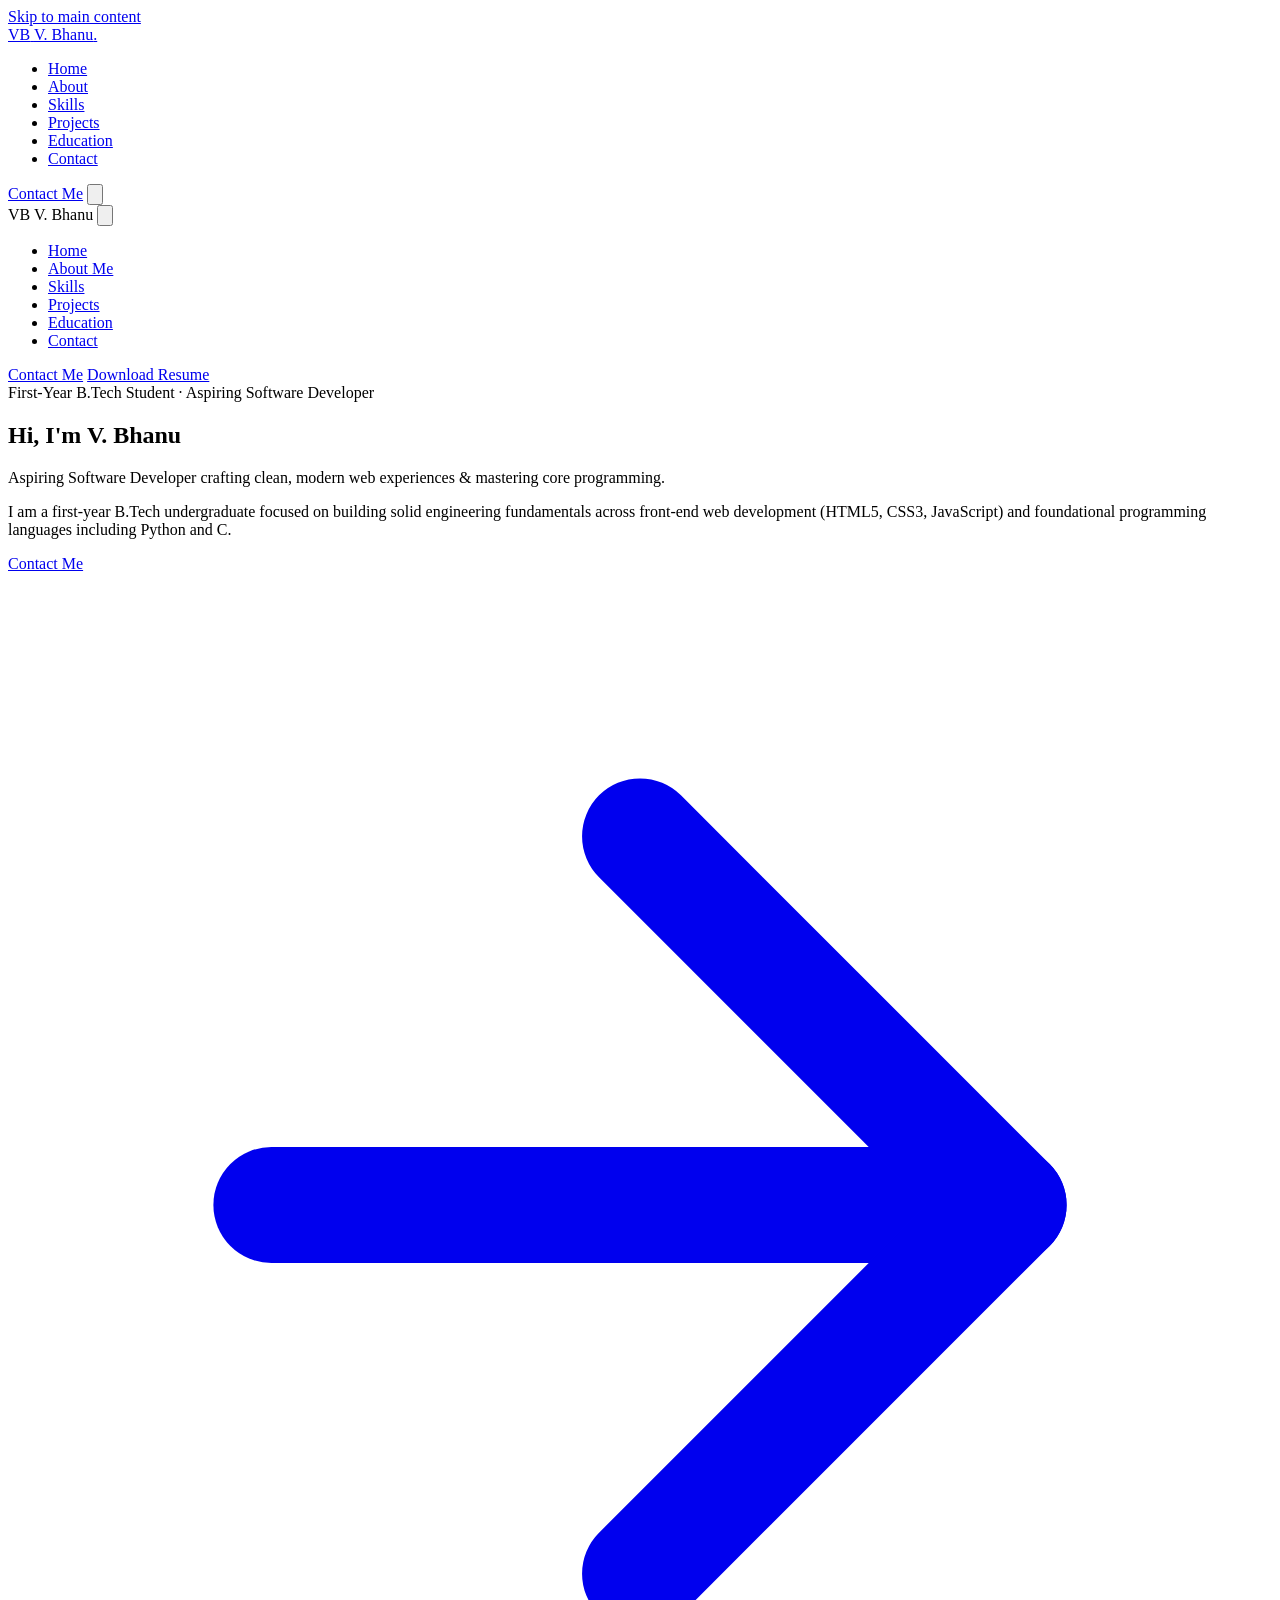
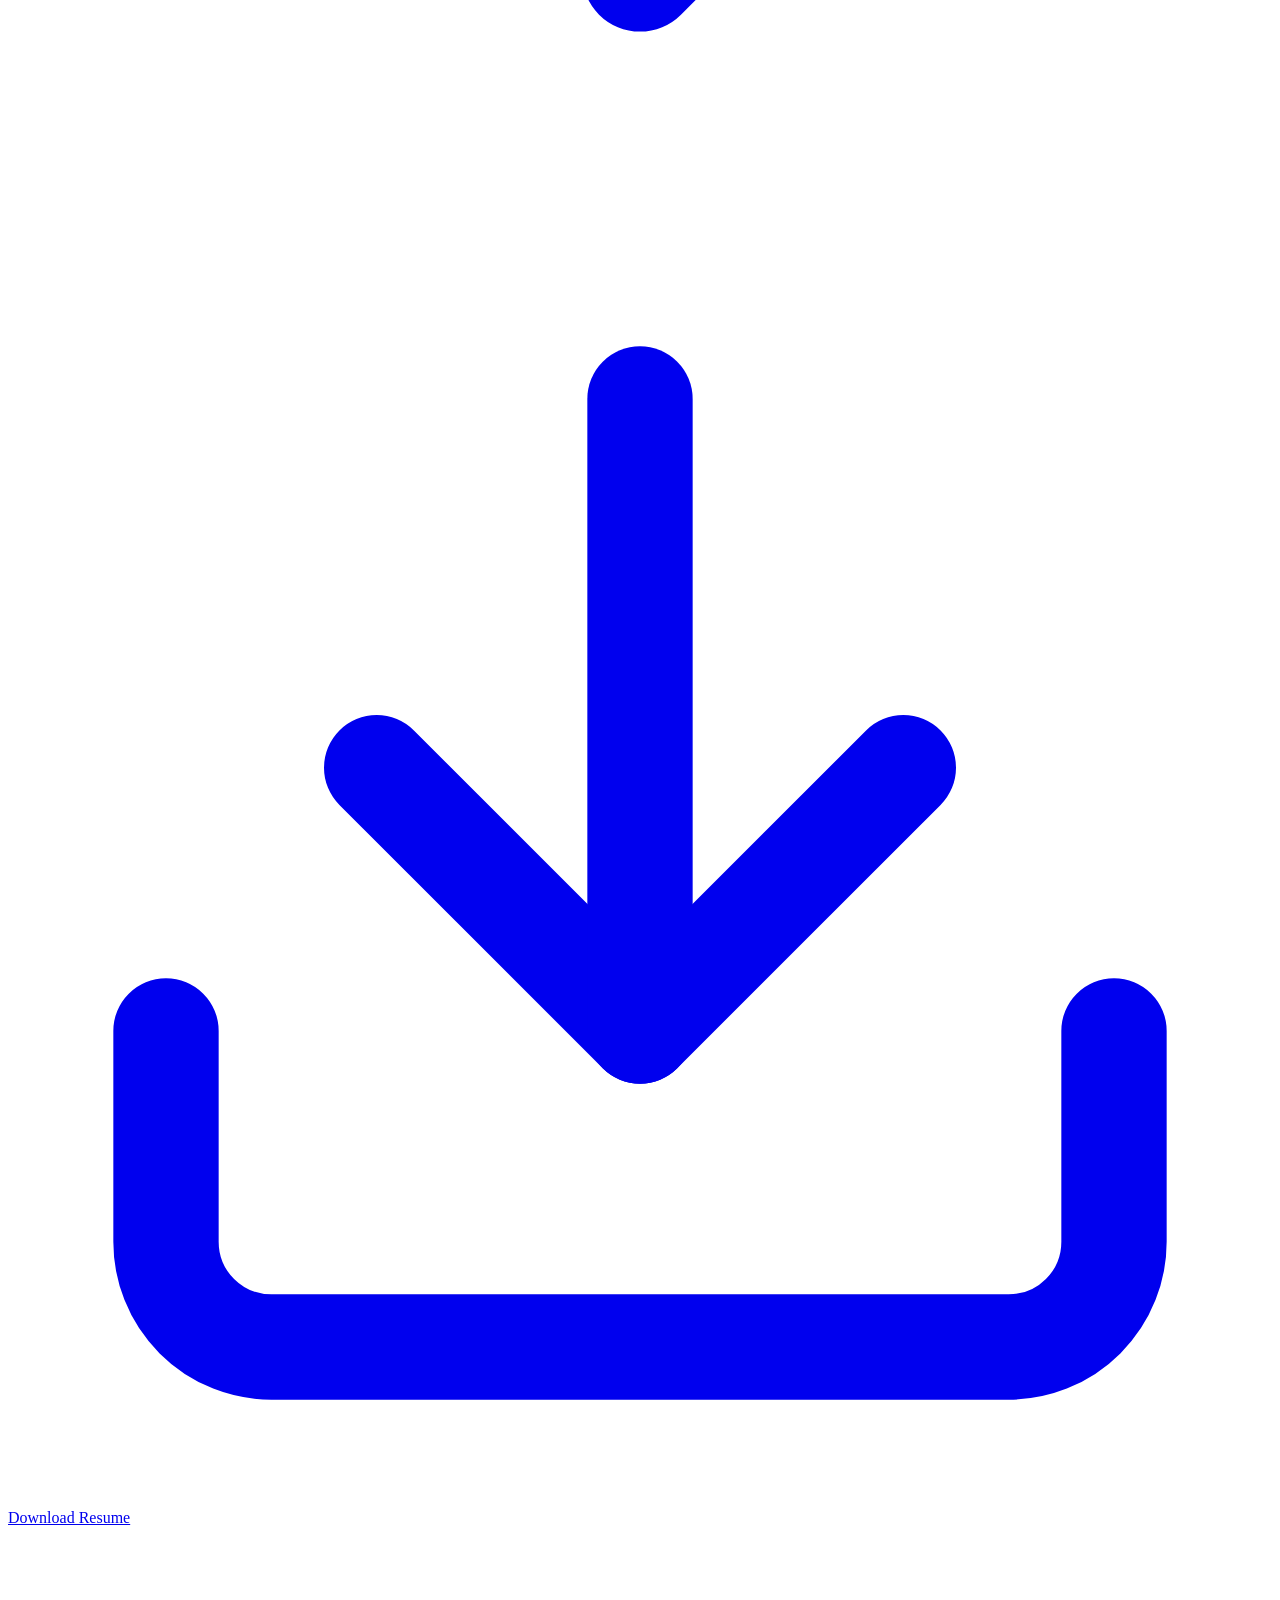
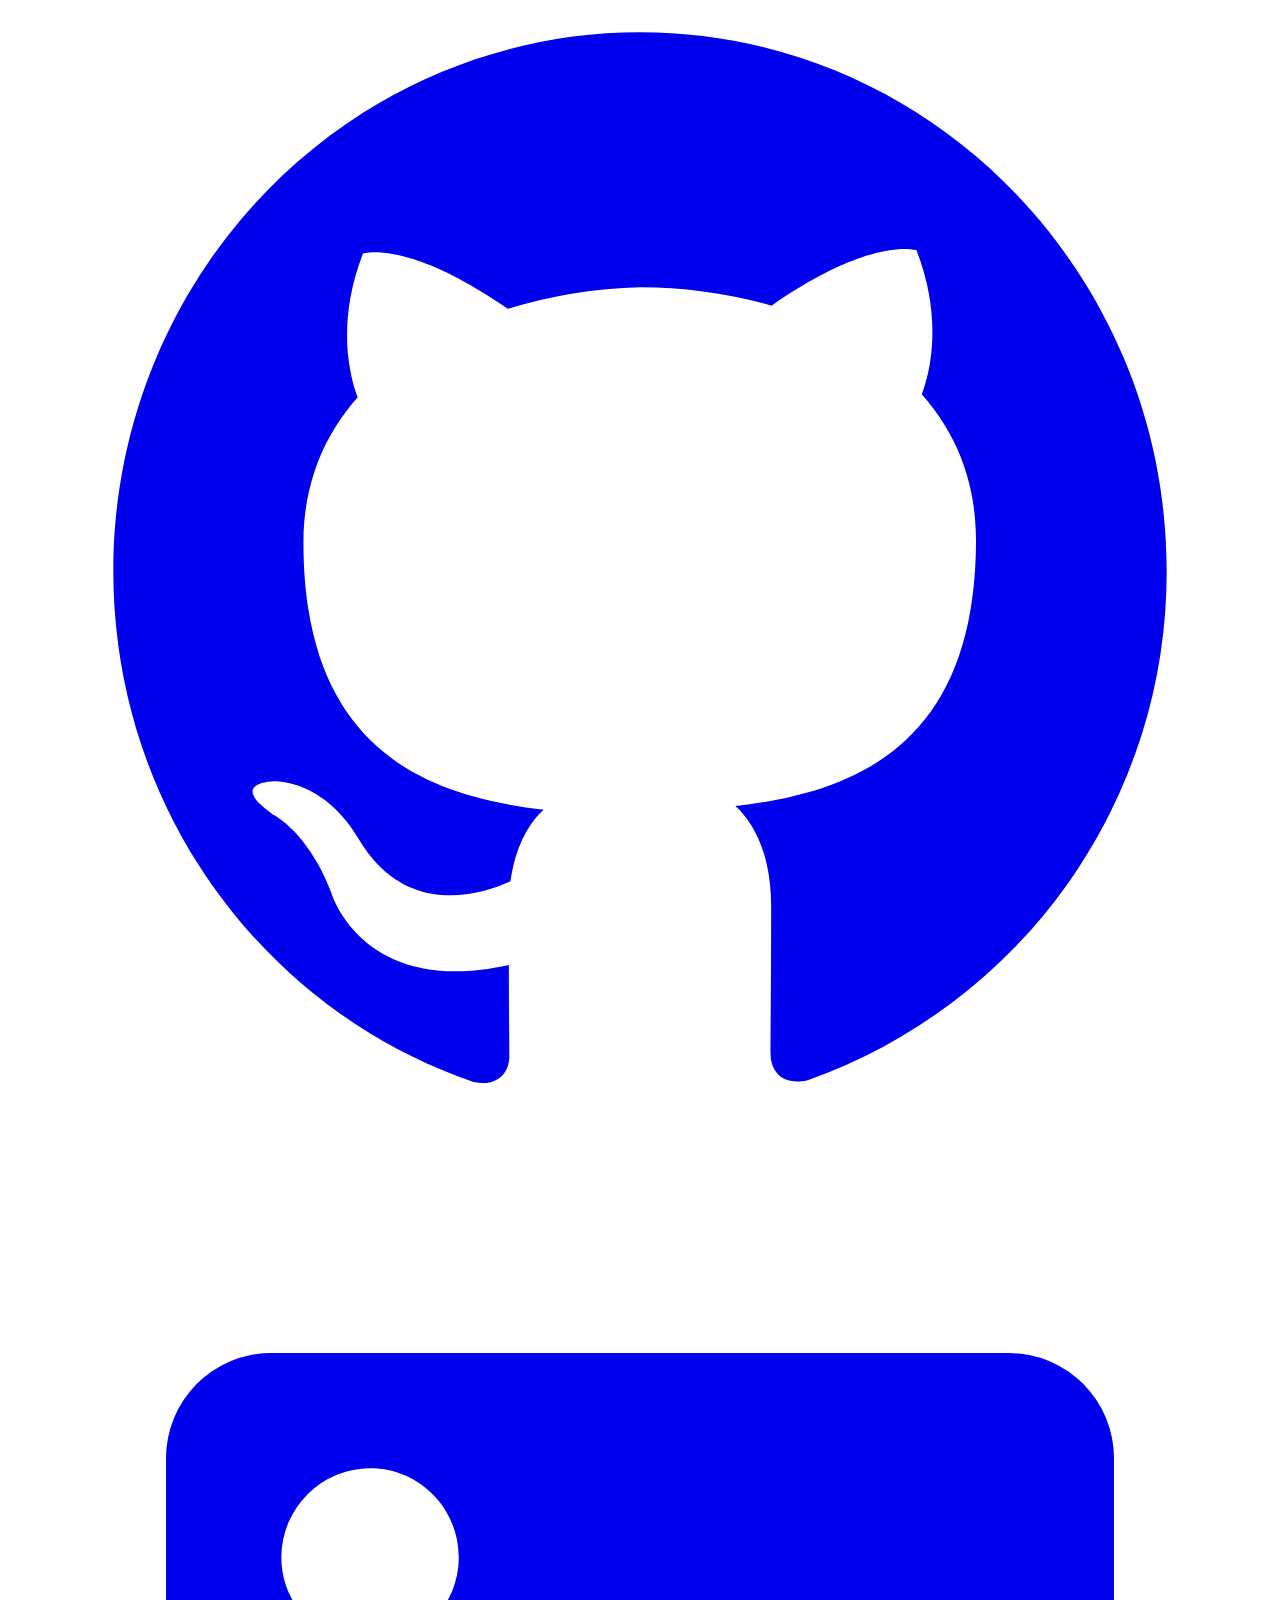
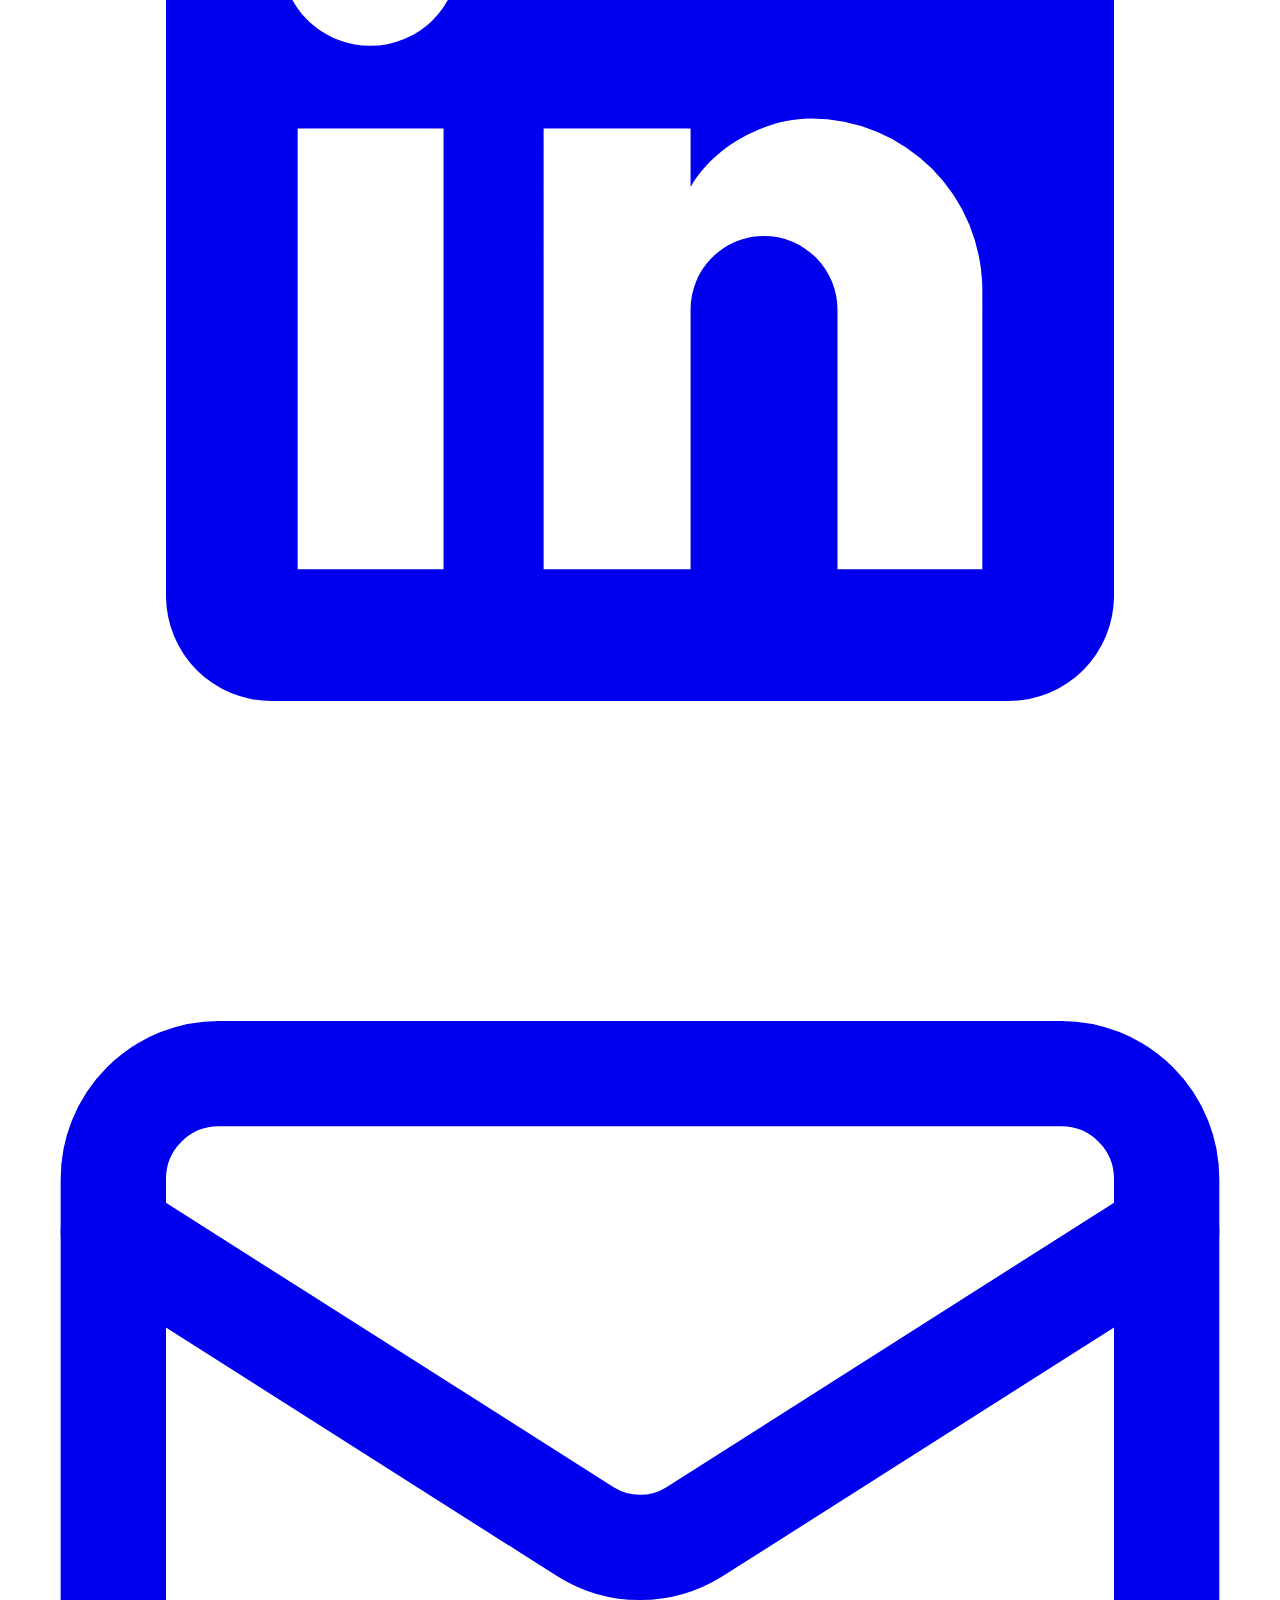
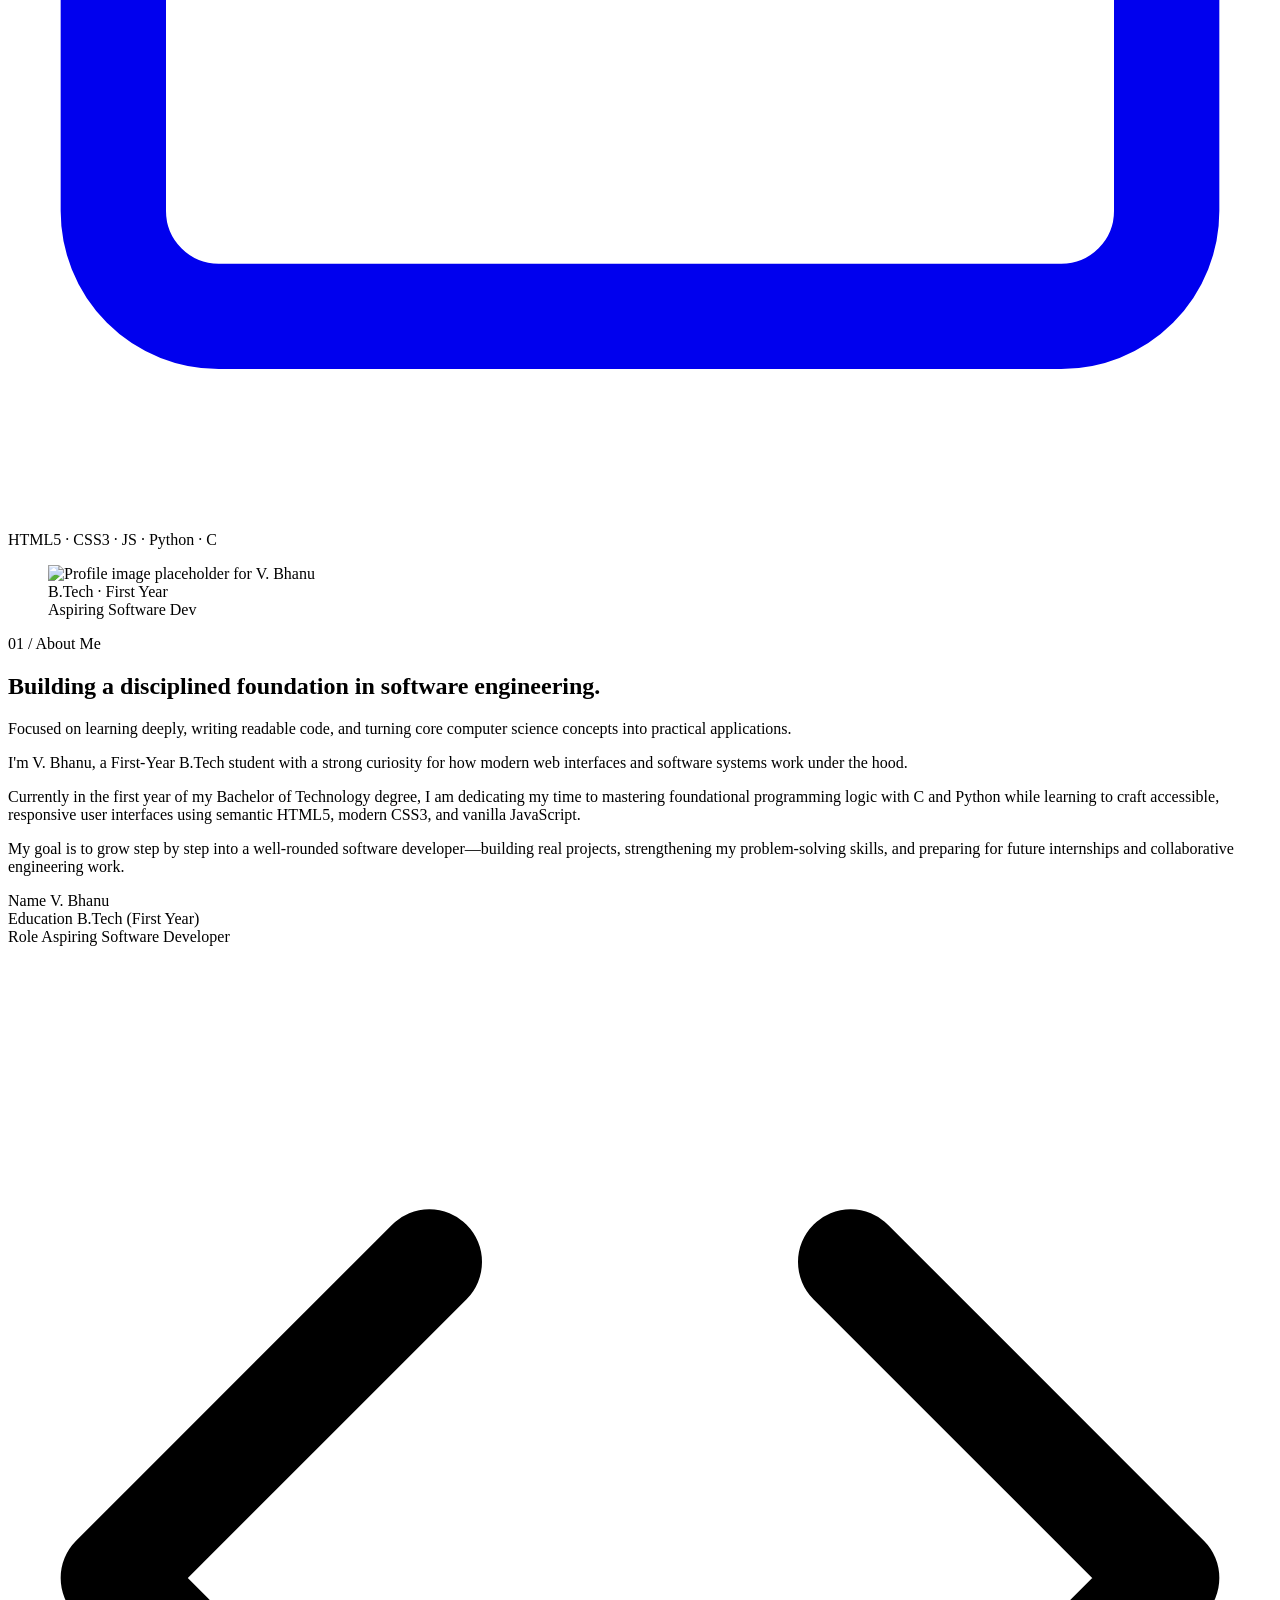
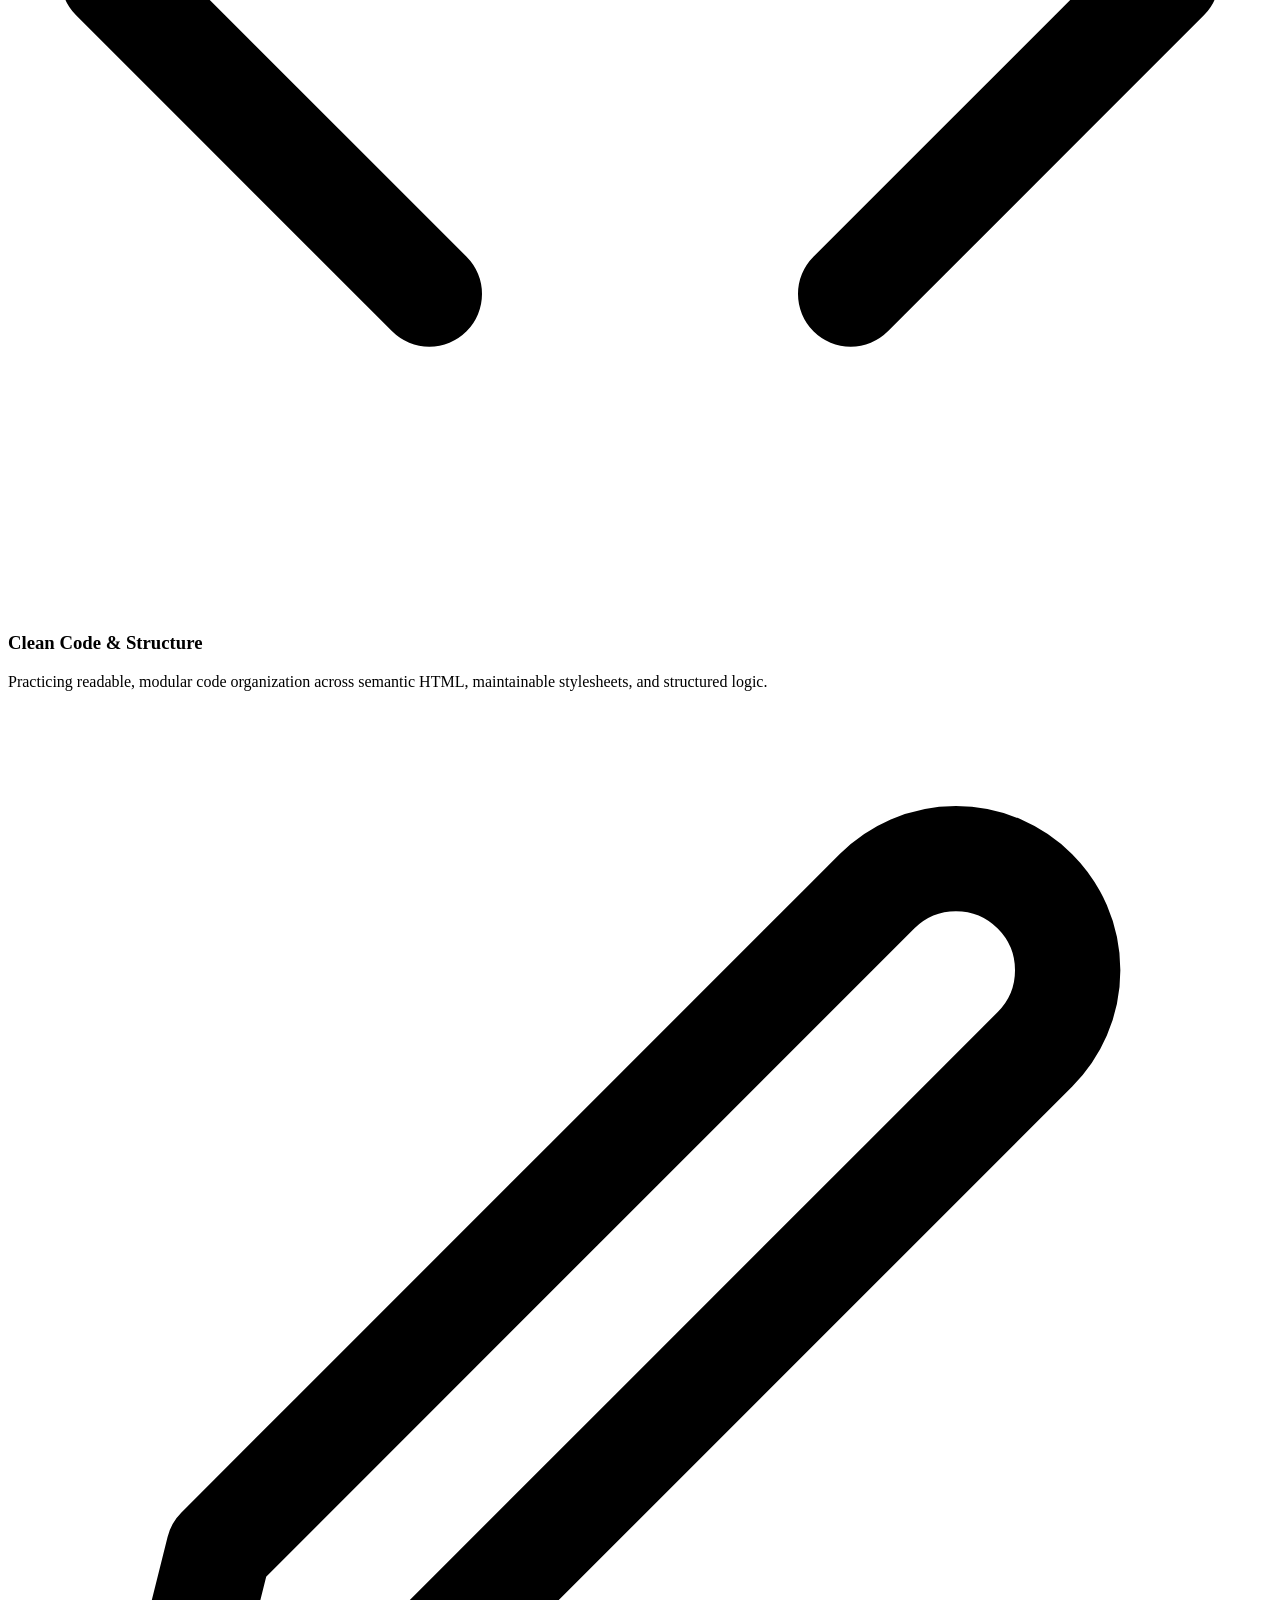
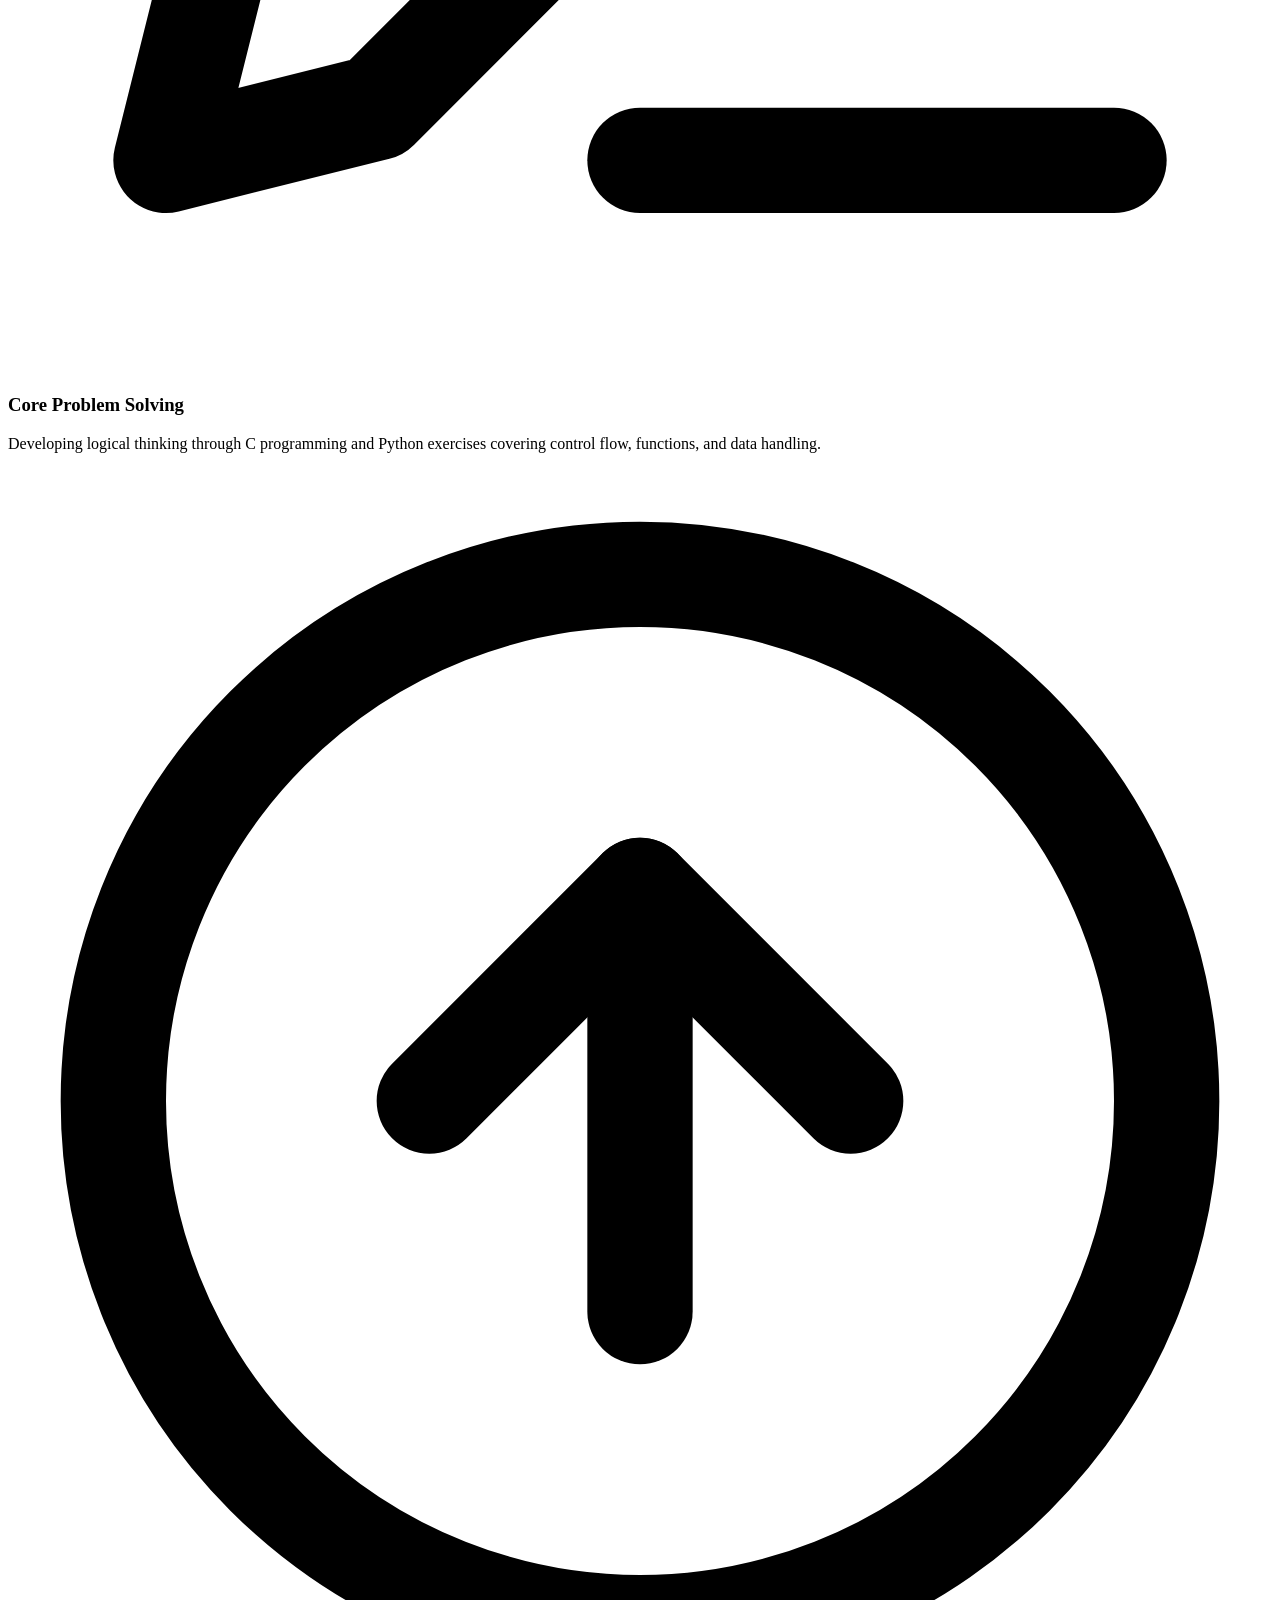
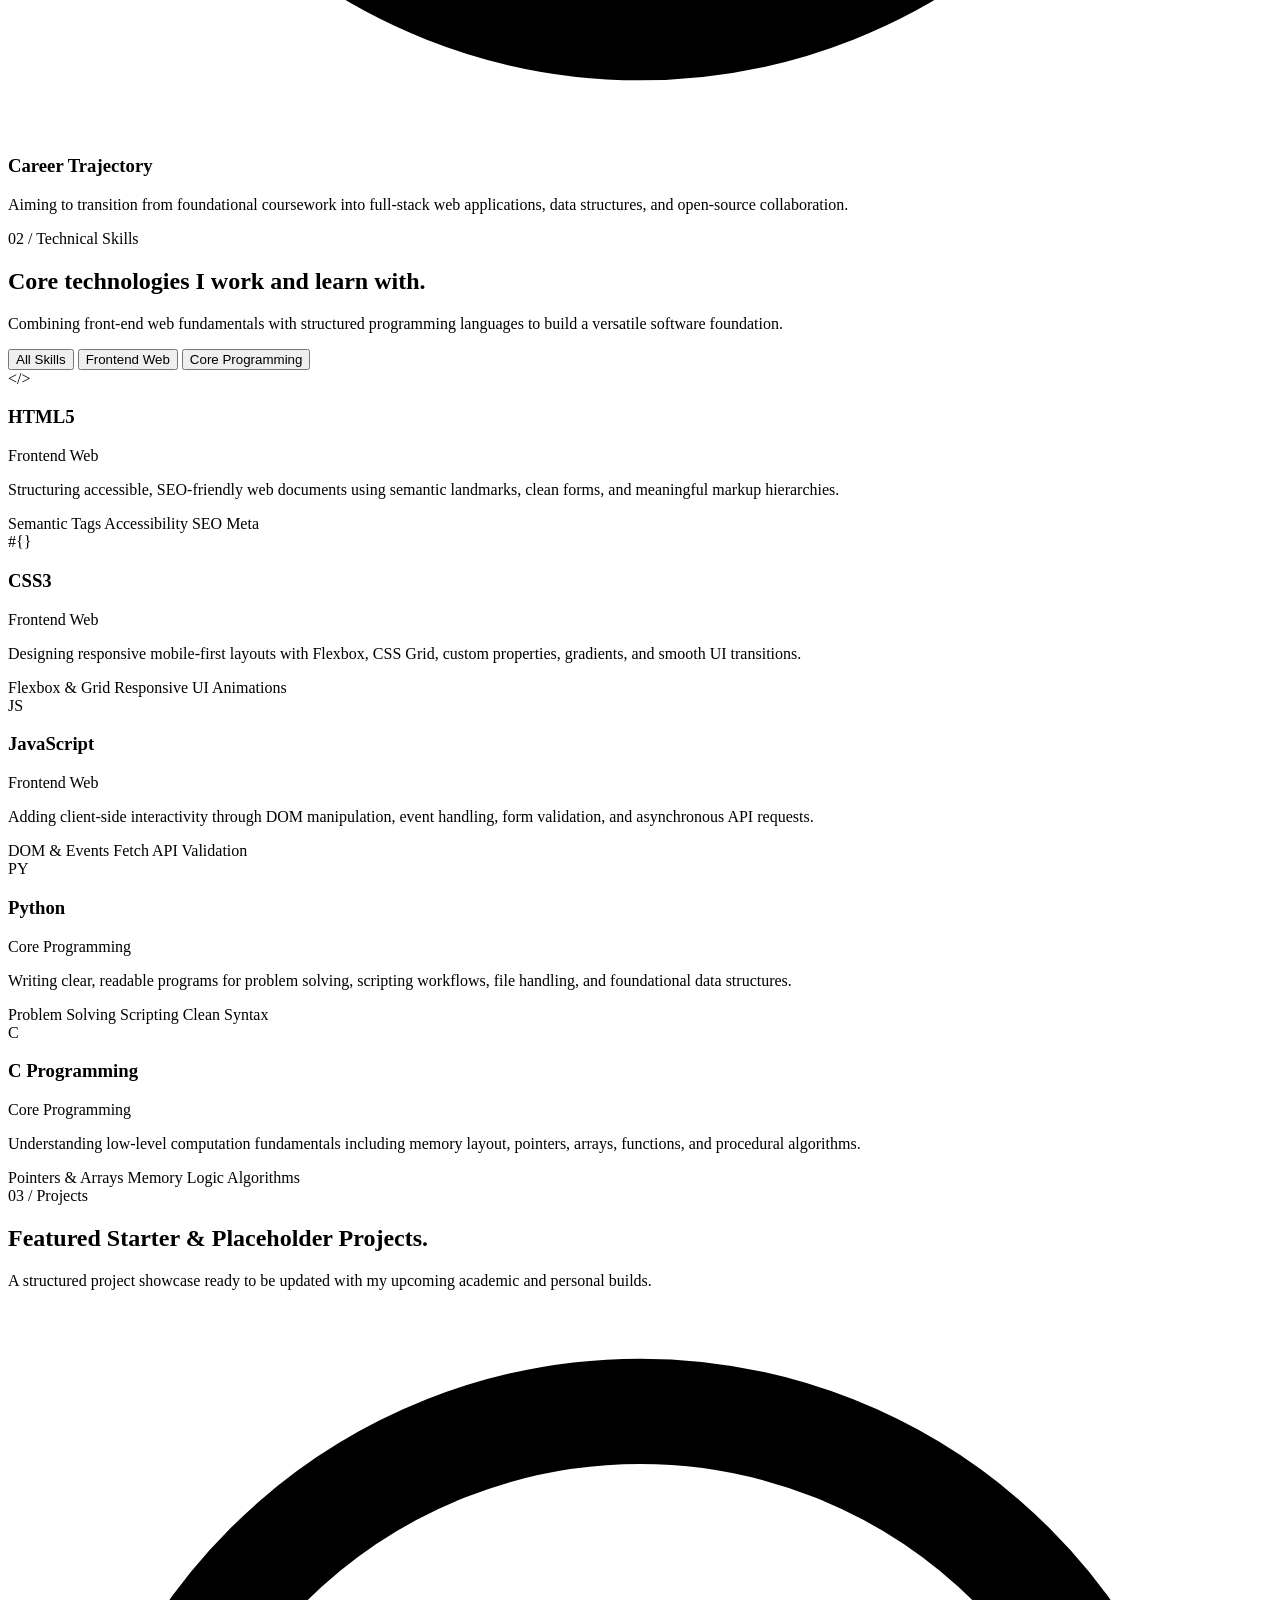
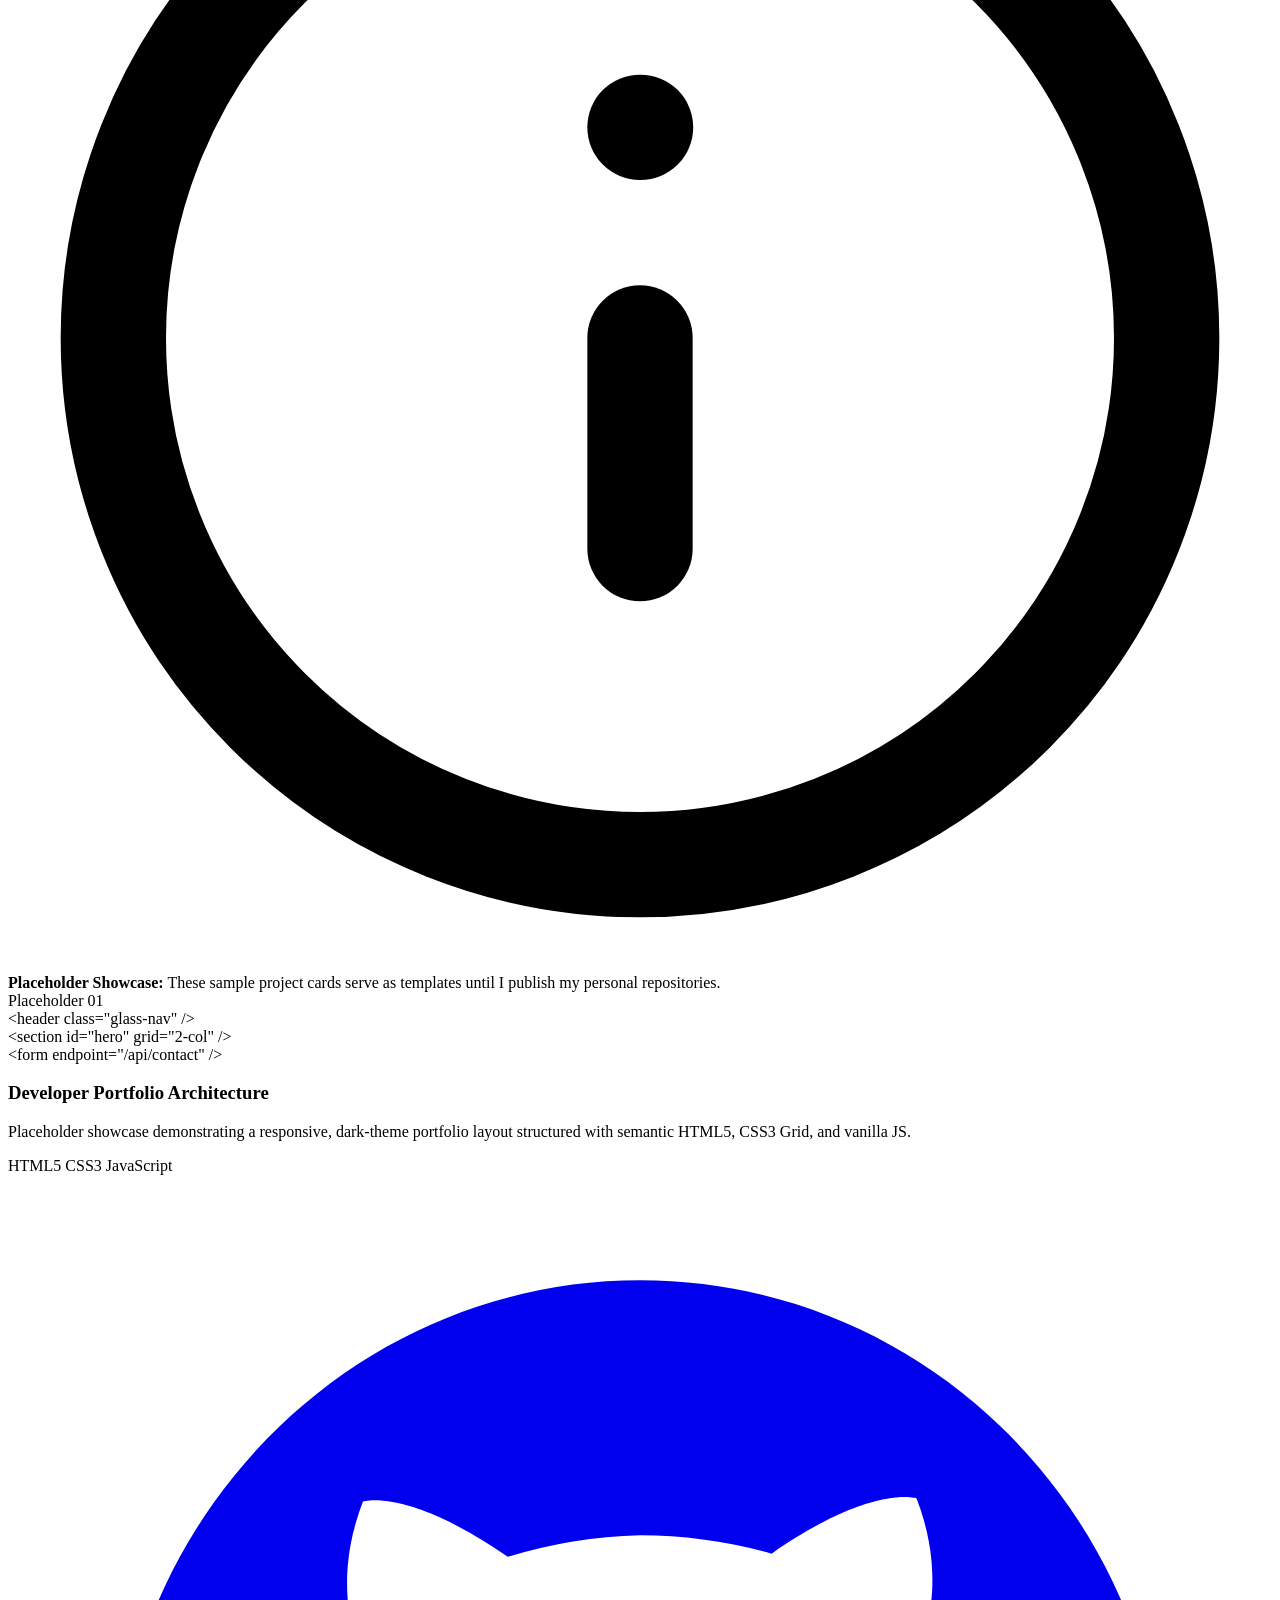
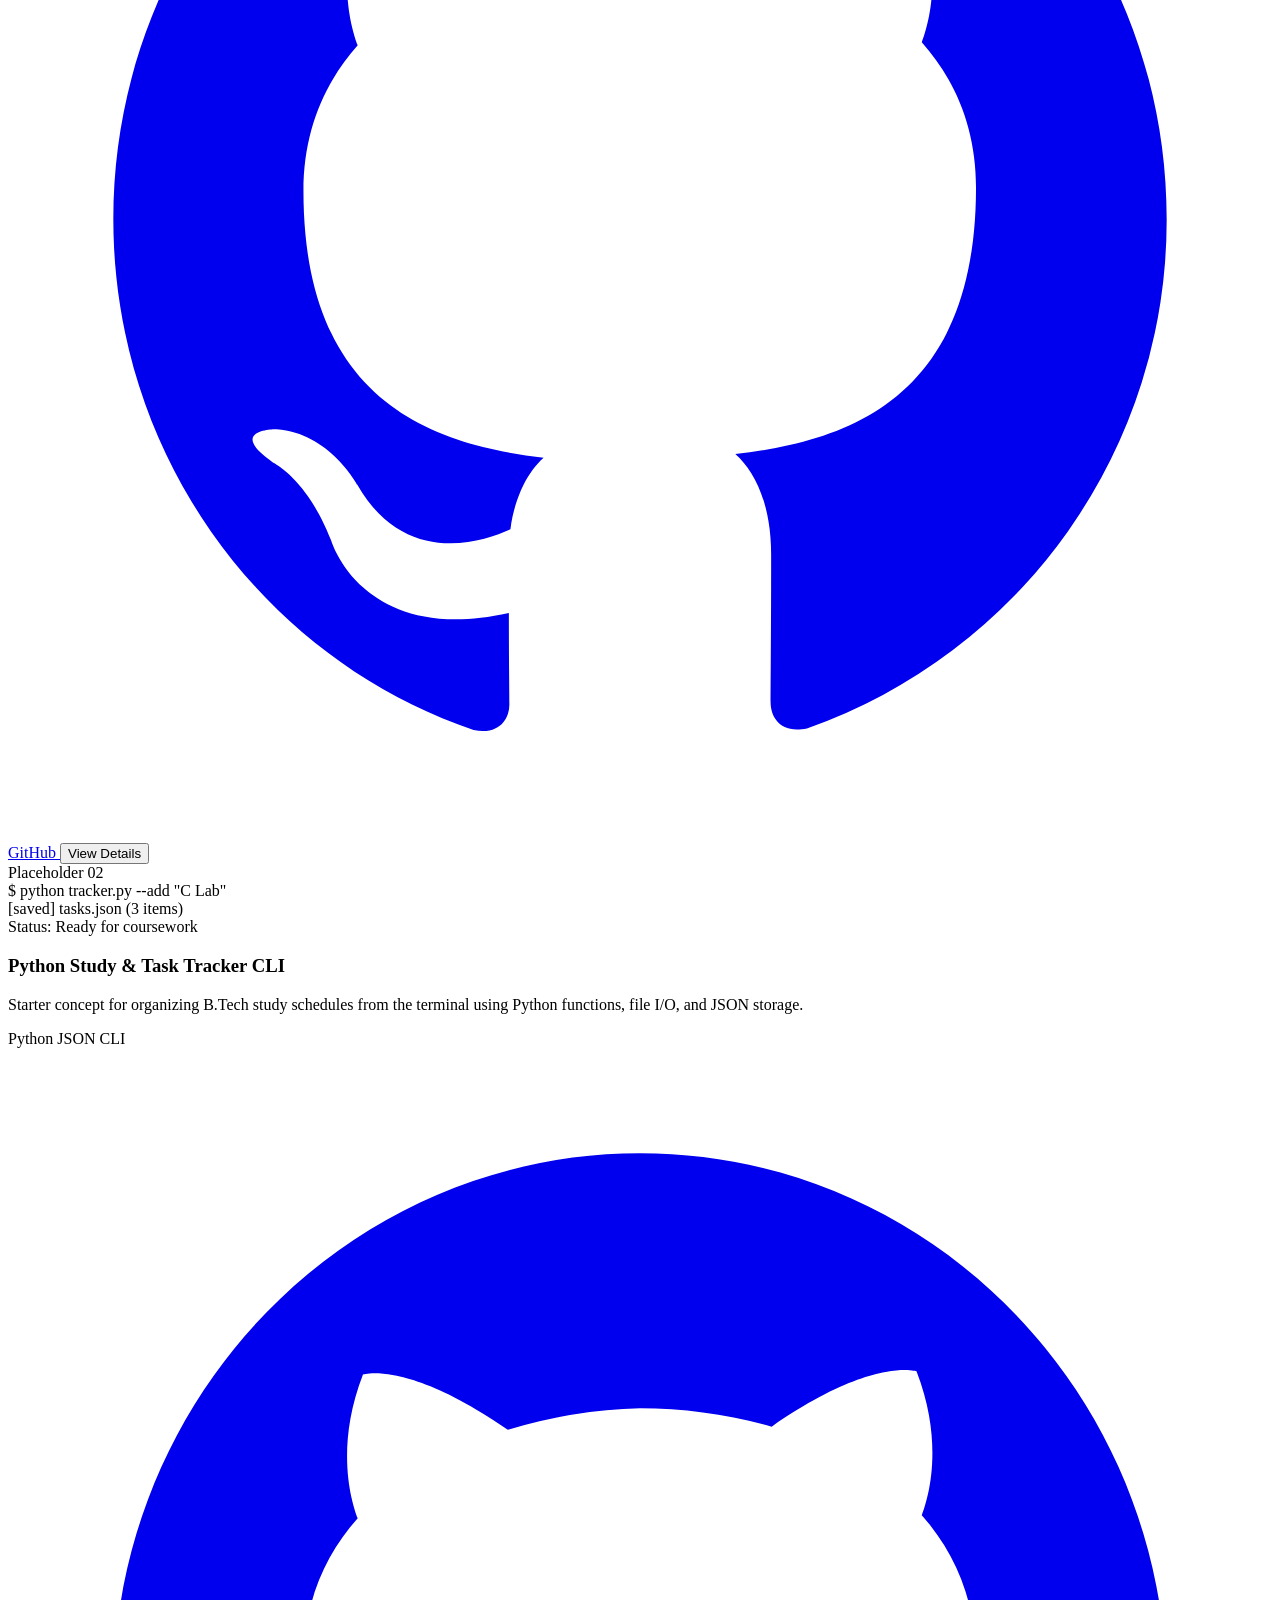
==== index.html @ ce3e0736 "Add files via upload" ====
<!DOCTYPE html>
<html lang="en">
<head>
  <meta charset="UTF-8" />
  <meta name="viewport" content="width=device-width, initial-scale=1.0" />
  <title>V. Bhanu — Aspiring Software Developer | First-Year B.Tech Portfolio</title>

  <!-- Primary SEO Metadata -->
  <meta name="description" content="Personal developer portfolio of V. Bhanu, a First-Year B.Tech student and aspiring software developer focused on HTML5, CSS3, JavaScript, Python, and C programming." />
  <meta name="keywords" content="V. Bhanu, B.Tech Student Portfolio, Aspiring Software Developer, HTML5, CSS3, JavaScript, Python, C Programming" />
  <meta name="author" content="V. Bhanu" />
  <meta name="robots" content="index, follow" />
  <meta name="theme-color" content="#07090e" />

  <!-- Open Graph / Social Sharing Metadata -->
  <meta property="og:type" content="website" />
  <meta property="og:title" content="V. Bhanu — Aspiring Software Developer" />
  <meta property="og:description" content="Portfolio of V. Bhanu — First-Year B.Tech student exploring web development, Python, and C programming." />
  <meta name="twitter:card" content="summary_large_image" />
  <meta name="twitter:title" content="V. Bhanu — Aspiring Software Developer" />
  <meta name="twitter:description" content="First-Year B.Tech student building clean foundations in HTML5, CSS3, JavaScript, Python, and C." />

  <!-- Favicon -->
  <link rel="icon" type="image/svg+xml" href="assets/favicon.svg" />

  <!-- Typography: Space Grotesk, Inter & JetBrains Mono -->
  <link rel="preconnect" href="https://fonts.googleapis.com" />
  <link rel="preconnect" href="https://fonts.gstatic.com" crossorigin />
  <link href="https://fonts.googleapis.com/css2?family=Inter:wght@400;500;600;700&family=JetBrains+Mono:wght@400;500;600&family=Space+Grotesk:wght@500;600;700&display=swap" rel="stylesheet" />

  <!-- Modular Stylesheets -->
  <link rel="stylesheet" href="css/variables.css" />
  <link rel="stylesheet" href="css/base.css" />
  <link rel="stylesheet" href="css/layout.css" />
  <link rel="stylesheet" href="css/sections.css" />
</head>
<body>
  <a href="#main-content" class="skip-link">Skip to main content</a>

  <!-- Ambient Gradient Background -->
  <div class="bg-canvas" aria-hidden="true">
    <div class="bg-orb bg-orb--indigo"></div>
    <div class="bg-orb bg-orb--cyan"></div>
    <div class="bg-orb bg-orb--teal"></div>
  </div>

  <!-- Top Scroll Progress Bar -->
  <div class="scroll-progress" aria-hidden="true">
    <div id="scroll-progress-bar" class="scroll-progress__bar"></div>
  </div>

  <!-- Sticky Navigation Header -->
  <header id="site-header" class="site-header">
    <div class="container nav-wrapper">
      <a href="#home" class="brand" aria-label="V. Bhanu Home">
        <span class="brand__badge" aria-hidden="true">VB</span>
        <span>V. Bhanu<span class="brand__dot">.</span></span>
      </a>

      <nav aria-label="Primary navigation">
        <ul class="nav-links">
          <li><a href="#home" class="nav-link is-active">Home</a></li>
          <li><a href="#about" class="nav-link">About</a></li>
          <li><a href="#skills" class="nav-link">Skills</a></li>
          <li><a href="#projects" class="nav-link">Projects</a></li>
          <li><a href="#education" class="nav-link">Education</a></li>
          <li><a href="#contact" class="nav-link">Contact</a></li>
        </ul>
      </nav>

      <div class="nav-actions">
        <a href="#contact" class="btn btn--primary btn--sm nav-cta">Contact Me</a>
        <button
          id="nav-toggle"
          class="nav-toggle"
          type="button"
          aria-label="Open navigation menu"
          aria-expanded="false"
          aria-controls="mobile-drawer"
        >
          <svg viewBox="0 0 24 24" fill="none" stroke="currentColor" stroke-width="2" stroke-linecap="round">
            <line x1="4" y1="7" x2="20" y2="7" />
            <line x1="4" y1="12" x2="20" y2="12" />
            <line x1="4" y1="17" x2="20" y2="17" />
          </svg>
        </button>
      </div>
    </div>
  </header>

  <!-- Mobile Navigation Drawer -->
  <div id="mobile-drawer" class="mobile-drawer" aria-hidden="true">
    <div id="drawer-backdrop" class="mobile-drawer__backdrop"></div>
    <aside class="mobile-drawer__panel" aria-label="Mobile navigation">
      <div class="mobile-drawer__head">
        <span class="brand">
          <span class="brand__badge" aria-hidden="true">VB</span>
          <span>V. Bhanu</span>
        </span>
        <button id="drawer-close" class="icon-btn" type="button" aria-label="Close navigation menu">
          <svg viewBox="0 0 24 24" fill="none" stroke="currentColor" stroke-width="2" stroke-linecap="round">
            <line x1="6" y1="6" x2="18" y2="18" />
            <line x1="18" y1="6" x2="6" y2="18" />
          </svg>
        </button>
      </div>

      <ul class="mobile-drawer__list">
        <li><a href="#home" class="mobile-drawer__link is-active">Home</a></li>
        <li><a href="#about" class="mobile-drawer__link">About Me</a></li>
        <li><a href="#skills" class="mobile-drawer__link">Skills</a></li>
        <li><a href="#projects" class="mobile-drawer__link">Projects</a></li>
        <li><a href="#education" class="mobile-drawer__link">Education</a></li>
        <li><a href="#contact" class="mobile-drawer__link">Contact</a></li>
      </ul>

      <div class="mobile-drawer__footer">
        <a href="#contact" class="btn btn--primary mobile-drawer__cta">Contact Me</a>
        <a href="assets/V_Bhanu_Resume.html" download="V_Bhanu_Resume.html" class="btn btn--secondary mobile-drawer__cta">
          Download Resume
        </a>
      </div>
    </aside>
  </div>

  <!-- Main Content -->
  <main id="main-content">
    <!-- 1. Home / Hero Section -->
    <section id="home" class="hero" aria-labelledby="hero-heading">
      <div class="container hero-grid">
        <div class="hero-content reveal">
          <div class="hero-status">
            <span class="hero-status__dot" aria-hidden="true"></span>
            <span>First-Year B.Tech Student &middot; Aspiring Software Developer</span>
          </div>

          <h1 id="hero-heading" class="hero-title">
            Hi, I'm <span class="text-gradient">V. Bhanu</span>
          </h1>

          <p class="hero-headline">
            Aspiring Software Developer crafting <span>clean, modern web experiences</span> &amp; mastering core programming.
          </p>

          <p class="hero-description">
            I am a first-year B.Tech undergraduate focused on building solid engineering fundamentals
            across front-end web development (HTML5, CSS3, JavaScript) and foundational programming languages
            including Python and C.
          </p>

          <div class="hero-actions">
            <a href="#contact" class="btn btn--primary">
              <span>Contact Me</span>
              <svg class="icon-arrow-right" viewBox="0 0 24 24" fill="none" stroke="currentColor" stroke-width="2.2" stroke-linecap="round" stroke-linejoin="round" aria-hidden="true">
                <line x1="5" y1="12" x2="19" y2="12" />
                <polyline points="12 5 19 12 12 19" />
              </svg>
            </a>

            <a href="assets/V_Bhanu_Resume.html" download="V_Bhanu_Resume.html" class="btn btn--secondary">
              <svg class="icon-download" viewBox="0 0 24 24" fill="none" stroke="currentColor" stroke-width="2" stroke-linecap="round" stroke-linejoin="round" aria-hidden="true">
                <path d="M21 15v4a2 2 0 0 1-2 2H5a2 2 0 0 1-2-2v-4" />
                <polyline points="7 10 12 15 17 10" />
                <line x1="12" y1="15" x2="12" y2="3" />
              </svg>
              <span>Download Resume</span>
            </a>
          </div>

          <div class="hero-meta-bar">
            <div class="hero-socials" aria-label="Social links">
              <a
                href="https://github.com/your-username"
                target="_blank"
                rel="noopener noreferrer"
                class="icon-btn"
                aria-label="GitHub Profile"
                data-config-github
              >
                <svg viewBox="0 0 24 24" fill="currentColor" aria-hidden="true">
                  <path d="M12 2C6.48 2 2 6.58 2 12.23c0 4.52 2.87 8.35 6.84 9.7.5.1.68-.22.68-.49 0-.24-.01-.88-.01-1.73-2.78.62-3.37-1.37-3.37-1.37-.45-1.18-1.11-1.49-1.11-1.49-.91-.64.07-.63.07-.63 1 .07 1.53 1.05 1.53 1.05.89 1.56 2.34 1.11 2.91.85.09-.66.35-1.11.63-1.36-2.22-.26-4.56-1.14-4.56-5.07 0-1.12.39-2.04 1.03-2.76-.1-.26-.45-1.31.1-2.73 0 0 .84-.28 2.75 1.05A9.38 9.38 0 0 1 12 6.84c.85 0 1.7.12 2.5.35 1.91-1.33 2.75-1.05 2.75-1.05.55 1.42.2 2.47.1 2.73.64.72 1.03 1.64 1.03 2.76 0 3.94-2.34 4.81-4.57 5.06.36.32.68.94.68 1.9 0 1.37-.01 2.48-.01 2.82 0 .27.18.6.69.49A10.22 10.22 0 0 0 22 12.23C22 6.58 17.52 2 12 2z" />
                </svg>
              </a>

              <a
                href="https://linkedin.com/in/your-profile"
                target="_blank"
                rel="noopener noreferrer"
                class="icon-btn"
                aria-label="LinkedIn Profile"
                data-config-linkedin
              >
                <svg viewBox="0 0 24 24" fill="currentColor" aria-hidden="true">
                  <path d="M19 3a2 2 0 0 1 2 2v14a2 2 0 0 1-2 2H5a2 2 0 0 1-2-2V5a2 2 0 0 1 2-2h14m-.5 15.5v-5.3a3.26 3.26 0 0 0-3.26-3.26c-.85 0-1.84.52-2.28 1.3v-1.11h-2.79v8.37h2.79v-4.93c0-.77.62-1.4 1.39-1.4a1.4 1.4 0 0 1 1.4 1.4v4.93h2.75M6.88 8.56a1.68 1.68 0 0 0 1.68-1.68c0-.93-.75-1.69-1.68-1.69a1.69 1.69 0 0 0-1.69 1.69c0 .93.76 1.68 1.69 1.68m1.39 9.94v-8.37H5.5v8.37h2.77z" />
                </svg>
              </a>

              <a
                href="mailto:v.bhanu.dev@example.com"
                class="icon-btn"
                aria-label="Email V. Bhanu"
                data-config-email-href
              >
                <svg viewBox="0 0 24 24" fill="none" stroke="currentColor" stroke-width="2" stroke-linecap="round" stroke-linejoin="round" aria-hidden="true">
                  <rect x="2" y="4" width="20" height="16" rx="2" />
                  <path d="m22 7-8.97 5.7a1.94 1.94 0 0 1-2.06 0L2 7" />
                </svg>
              </a>
            </div>

            <span class="hero-meta-note">HTML5 &middot; CSS3 &middot; JS &middot; Python &middot; C</span>
          </div>
        </div>

        <div class="hero-visual reveal" style="--reveal-delay: 120ms;">
          <figure class="profile-frame">
            <div class="profile-frame__media">
              <!-- Replace assets/profile-placeholder.svg with your own portrait image -->
              <img
                src="assets/profile-placeholder.svg"
                alt="Profile image placeholder for V. Bhanu"
                class="profile-frame__img"
                width="420"
                height="460"
              />
            </div>

            <figcaption class="profile-chip profile-chip--top">
              <span class="profile-chip__dot" aria-hidden="true"></span>
              <span>B.Tech &middot; First Year</span>
            </figcaption>

            <div class="profile-chip profile-chip--bottom" aria-hidden="true">
              <span>Aspiring Software Dev</span>
            </div>
          </figure>
        </div>
      </div>
    </section>

    <!-- 2. About Me Section -->
    <section id="about" class="section section--tinted" aria-labelledby="about-heading">
      <div class="container">
        <div class="section-header reveal">
          <span class="section-eyebrow">01 / About Me</span>
          <h2 id="about-heading" class="section-title">Building a disciplined foundation in software engineering.</h2>
          <p class="section-subtitle">
            Focused on learning deeply, writing readable code, and turning core computer science concepts into practical applications.
          </p>
        </div>

        <div class="about-grid">
          <article class="card about-story reveal">
            <p class="about-story__lead">
              I'm V. Bhanu, a First-Year B.Tech student with a strong curiosity for how modern web interfaces and software systems work under the hood.
            </p>
            <p>
              Currently in the first year of my Bachelor of Technology degree, I am dedicating my time to mastering
              foundational programming logic with C and Python while learning to craft accessible, responsive user interfaces
              using semantic HTML5, modern CSS3, and vanilla JavaScript.
            </p>
            <p>
              My goal is to grow step by step into a well-rounded software developer—building real projects, strengthening
              my problem-solving skills, and preparing for future internships and collaborative engineering work.
            </p>

            <div class="about-facts">
              <div>
                <span class="about-fact__label">Name</span>
                <span class="about-fact__value">V. Bhanu</span>
              </div>
              <div>
                <span class="about-fact__label">Education</span>
                <span class="about-fact__value">B.Tech (First Year)</span>
              </div>
              <div>
                <span class="about-fact__label">Role</span>
                <span class="about-fact__value">Aspiring Software Developer</span>
              </div>
            </div>
          </article>

          <div class="about-pillars">
            <article class="card card--interactive pillar-card reveal" style="--reveal-delay: 80ms;">
              <div class="pillar-card__icon" aria-hidden="true">
                <svg viewBox="0 0 24 24" fill="none" stroke="currentColor" stroke-width="2" stroke-linecap="round" stroke-linejoin="round">
                  <polyline points="16 18 22 12 16 6" />
                  <polyline points="8 6 2 12 8 18" />
                </svg>
              </div>
              <div>
                <h3 class="pillar-card__title">Clean Code &amp; Structure</h3>
                <p class="pillar-card__text">
                  Practicing readable, modular code organization across semantic HTML, maintainable stylesheets, and structured logic.
                </p>
              </div>
            </article>

            <article class="card card--interactive pillar-card reveal" style="--reveal-delay: 140ms;">
              <div class="pillar-card__icon" aria-hidden="true">
                <svg viewBox="0 0 24 24" fill="none" stroke="currentColor" stroke-width="2" stroke-linecap="round" stroke-linejoin="round">
                  <path d="M12 20h9" />
                  <path d="M16.5 3.5a2.12 2.12 0 0 1 3 3L7 19l-4 1 1-4Z" />
                </svg>
              </div>
              <div>
                <h3 class="pillar-card__title">Core Problem Solving</h3>
                <p class="pillar-card__text">
                  Developing logical thinking through C programming and Python exercises covering control flow, functions, and data handling.
                </p>
              </div>
            </article>

            <article class="card card--interactive pillar-card reveal" style="--reveal-delay: 200ms;">
              <div class="pillar-card__icon" aria-hidden="true">
                <svg viewBox="0 0 24 24" fill="none" stroke="currentColor" stroke-width="2" stroke-linecap="round" stroke-linejoin="round">
                  <circle cx="12" cy="12" r="10" />
                  <path d="m16 12-4-4-4 4" />
                  <path d="M12 16V8" />
                </svg>
              </div>
              <div>
                <h3 class="pillar-card__title">Career Trajectory</h3>
                <p class="pillar-card__text">
                  Aiming to transition from foundational coursework into full-stack web applications, data structures, and open-source collaboration.
                </p>
              </div>
            </article>
          </div>
        </div>
      </div>
    </section>

    <!-- 3. Skills Section -->
    <section id="skills" class="section" aria-labelledby="skills-heading">
      <div class="container">
        <div class="section-header reveal">
          <span class="section-eyebrow">02 / Technical Skills</span>
          <h2 id="skills-heading" class="section-title">Core technologies I work and learn with.</h2>
          <p class="section-subtitle">
            Combining front-end web fundamentals with structured programming languages to build a versatile software foundation.
          </p>
        </div>

        <div class="skills-toolbar reveal">
          <div class="filter-group" role="group" aria-label="Filter skills by category">
            <button type="button" class="filter-btn is-active" data-filter="all" aria-pressed="true">All Skills</button>
            <button type="button" class="filter-btn" data-filter="frontend" aria-pressed="false">Frontend Web</button>
            <button type="button" class="filter-btn" data-filter="programming" aria-pressed="false">Core Programming</button>
          </div>
        </div>

        <div class="skills-grid">
          <article class="card card--interactive skill-card reveal" data-category="frontend">
            <div class="skill-card__head">
              <div class="skill-card__identity">
                <div class="skill-icon skill-icon--html" aria-hidden="true">&lt;/&gt;</div>
                <div>
                  <h3 class="skill-card__name">HTML5</h3>
                  <span class="skill-card__category">Frontend Web</span>
                </div>
              </div>
            </div>
            <p class="skill-card__desc">
              Structuring accessible, SEO-friendly web documents using semantic landmarks, clean forms, and meaningful markup hierarchies.
            </p>
            <div class="skill-tags">
              <span class="pill">Semantic Tags</span>
              <span class="pill">Accessibility</span>
              <span class="pill">SEO Meta</span>
            </div>
          </article>

          <article class="card card--interactive skill-card reveal" data-category="frontend" style="--reveal-delay: 60ms;">
            <div class="skill-card__head">
              <div class="skill-card__identity">
                <div class="skill-icon skill-icon--css" aria-hidden="true">#{}</div>
                <div>
                  <h3 class="skill-card__name">CSS3</h3>
                  <span class="skill-card__category">Frontend Web</span>
                </div>
              </div>
            </div>
            <p class="skill-card__desc">
              Designing responsive mobile-first layouts with Flexbox, CSS Grid, custom properties, gradients, and smooth UI transitions.
            </p>
            <div class="skill-tags">
              <span class="pill">Flexbox &amp; Grid</span>
              <span class="pill">Responsive UI</span>
              <span class="pill">Animations</span>
            </div>
          </article>

          <article class="card card--interactive skill-card reveal" data-category="frontend" style="--reveal-delay: 120ms;">
            <div class="skill-card__head">
              <div class="skill-card__identity">
                <div class="skill-icon skill-icon--js" aria-hidden="true">JS</div>
                <div>
                  <h3 class="skill-card__name">JavaScript</h3>
                  <span class="skill-card__category">Frontend Web</span>
                </div>
              </div>
            </div>
            <p class="skill-card__desc">
              Adding client-side interactivity through DOM manipulation, event handling, form validation, and asynchronous API requests.
            </p>
            <div class="skill-tags">
              <span class="pill">DOM &amp; Events</span>
              <span class="pill">Fetch API</span>
              <span class="pill">Validation</span>
            </div>
          </article>

          <article class="card card--interactive skill-card reveal" data-category="programming" style="--reveal-delay: 180ms;">
            <div class="skill-card__head">
              <div class="skill-card__identity">
                <div class="skill-icon skill-icon--python" aria-hidden="true">PY</div>
                <div>
                  <h3 class="skill-card__name">Python</h3>
                  <span class="skill-card__category">Core Programming</span>
                </div>
              </div>
            </div>
            <p class="skill-card__desc">
              Writing clear, readable programs for problem solving, scripting workflows, file handling, and foundational data structures.
            </p>
            <div class="skill-tags">
              <span class="pill">Problem Solving</span>
              <span class="pill">Scripting</span>
              <span class="pill">Clean Syntax</span>
            </div>
          </article>

          <article class="card card--interactive skill-card reveal" data-category="programming" style="--reveal-delay: 240ms;">
            <div class="skill-card__head">
              <div class="skill-card__identity">
                <div class="skill-icon skill-icon--c" aria-hidden="true">C</div>
                <div>
                  <h3 class="skill-card__name">C Programming</h3>
                  <span class="skill-card__category">Core Programming</span>
                </div>
              </div>
            </div>
            <p class="skill-card__desc">
              Understanding low-level computation fundamentals including memory layout, pointers, arrays, functions, and procedural algorithms.
            </p>
            <div class="skill-tags">
              <span class="pill">Pointers &amp; Arrays</span>
              <span class="pill">Memory Logic</span>
              <span class="pill">Algorithms</span>
            </div>
          </article>
        </div>
      </div>
    </section>

    <!-- 4. Projects Section -->
    <section id="projects" class="section section--tinted" aria-labelledby="projects-heading">
      <div class="container">
        <div class="section-header reveal">
          <span class="section-eyebrow">03 / Projects</span>
          <h2 id="projects-heading" class="section-title">Featured Starter &amp; Placeholder Projects.</h2>
          <p class="section-subtitle">
            A structured project showcase ready to be updated with my upcoming academic and personal builds.
          </p>
        </div>

        <div class="projects-notice reveal" role="note">
          <svg viewBox="0 0 24 24" fill="none" stroke="currentColor" stroke-width="2" stroke-linecap="round" stroke-linejoin="round" aria-hidden="true">
            <circle cx="12" cy="12" r="10" />
            <line x1="12" y1="16" x2="12" y2="12" />
            <line x1="12" y1="8" x2="12.01" y2="8" />
          </svg>
          <span>
            <strong>Placeholder Showcase:</strong> These sample project cards serve as templates until I publish my personal repositories.
          </span>
        </div>

        <div class="projects-grid">
          <!-- Project Card 1 -->
          <article class="card card--interactive project-card reveal">
            <div class="project-card__preview project-card__preview--indigo">
              <div class="project-card__top-row">
                <span class="pill pill--placeholder">Placeholder</span>
                <span class="project-card__index">01</span>
              </div>
              <div class="project-wireframe" aria-hidden="true">
                <div>&lt;header class="glass-nav" /&gt;</div>
                <div>&lt;section id="hero" grid="2-col" /&gt;</div>
                <div>&lt;form endpoint="/api/contact" /&gt;</div>
              </div>
            </div>

            <div class="project-card__body">
              <h3 class="project-card__title">Developer Portfolio Architecture</h3>
              <p class="project-card__desc">
                Placeholder showcase demonstrating a responsive, dark-theme portfolio layout structured with semantic HTML5, CSS3 Grid, and vanilla JS.
              </p>
              <div class="project-card__stack">
                <span class="pill pill--accent">HTML5</span>
                <span class="pill pill--accent">CSS3</span>
                <span class="pill pill--accent">JavaScript</span>
              </div>
              <div class="project-card__actions">
                <a
                  href="https://github.com/your-username/portfolio-starter"
                  target="_blank"
                  rel="noopener noreferrer"
                  class="btn btn--secondary btn--sm"
                >
                  <svg viewBox="0 0 24 24" fill="currentColor" aria-hidden="true">
                    <path d="M12 2C6.48 2 2 6.58 2 12.23c0 4.52 2.87 8.35 6.84 9.7.5.1.68-.22.68-.49 0-.24-.01-.88-.01-1.73-2.78.62-3.37-1.37-3.37-1.37-.45-1.18-1.11-1.49-1.11-1.49-.91-.64.07-.63.07-.63 1 .07 1.53 1.05 1.53 1.05.89 1.56 2.34 1.11 2.91.85.09-.66.35-1.11.63-1.36-2.22-.26-4.56-1.14-4.56-5.07 0-1.12.39-2.04 1.03-2.76-.1-.26-.45-1.31.1-2.73 0 0 .84-.28 2.75 1.05A9.38 9.38 0 0 1 12 6.84c.85 0 1.7.12 2.5.35 1.91-1.33 2.75-1.05 2.75-1.05.55 1.42.2 2.47.1 2.73.64.72 1.03 1.64 1.03 2.76 0 3.94-2.34 4.81-4.57 5.06.36.32.68.94.68 1.9 0 1.37-.01 2.48-.01 2.82 0 .27.18.6.69.49A10.22 10.22 0 0 0 22 12.23C22 6.58 17.52 2 12 2z" />
                  </svg>
                  <span>GitHub</span>
                </a>
                <button type="button" class="btn btn--ghost btn--sm" data-project-id="responsive-portfolio">
                  View Details
                </button>
              </div>
            </div>
          </article>

          <!-- Project Card 2 -->
          <article class="card card--interactive project-card reveal" style="--reveal-delay: 90ms;">
            <div class="project-card__preview project-card__preview--cyan">
              <div class="project-card__top-row">
                <span class="pill pill--placeholder">Placeholder</span>
                <span class="project-card__index">02</span>
              </div>
              <div class="project-wireframe" aria-hidden="true">
                <div>$ python tracker.py --add "C Lab"</div>
                <div>[saved] tasks.json (3 items)</div>
                <div>Status: Ready for coursework</div>
              </div>
            </div>

            <div class="project-card__body">
              <h3 class="project-card__title">Python Study &amp; Task Tracker CLI</h3>
              <p class="project-card__desc">
                Starter concept for organizing B.Tech study schedules from the terminal using Python functions, file I/O, and JSON storage.
              </p>
              <div class="project-card__stack">
                <span class="pill pill--accent">Python</span>
                <span class="pill pill--accent">JSON</span>
                <span class="pill pill--accent">CLI</span>
              </div>
              <div class="project-card__actions">
                <a
                  href="https://github.com/your-username/python-study-tracker"
                  target="_blank"
                  rel="noopener noreferrer"
                  class="btn btn--secondary btn--sm"
                >
                  <svg viewBox="0 0 24 24" fill="currentColor" aria-hidden="true">
                    <path d="M12 2C6.48 2 2 6.58 2 12.23c0 4.52 2.87 8.35 6.84 9.7.5.1.68-.22.68-.49 0-.24-.01-.88-.01-1.73-2.78.62-3.37-1.37-3.37-1.37-.45-1.18-1.11-1.49-1.11-1.49-.91-.64.07-.63.07-.63 1 .07 1.53 1.05 1.53 1.05.89 1.56 2.34 1.11 2.91.85.09-.66.35-1.11.63-1.36-2.22-.26-4.56-1.14-4.56-5.07 0-1.12.39-2.04 1.03-2.76-.1-.26-.45-1.31.1-2.73 0 0 .84-.28 2.75 1.05A9.38 9.38 0 0 1 12 6.84c.85 0 1.7.12 2.5.35 1.91-1.33 2.75-1.05 2.75-1.05.55 1.42.2 2.47.1 2.73.64.72 1.03 1.64 1.03 2.76 0 3.94-2.34 4.81-4.57 5.06.36.32.68.94.68 1.9 0 1.37-.01 2.48-.01 2.82 0 .27.18.6.69.49A10.22 10.22 0 0 0 22 12.23C22 6.58 17.52 2 12 2z" />
                  </svg>
                  <span>GitHub</span>
                </a>
                <button type="button" class="btn btn--ghost btn--sm" data-project-id="python-cli-tracker">
                  View Details
                </button>
              </div>
            </div>
          </article>

          <!-- Project Card 3 -->
          <article class="card card--interactive project-card reveal" style="--reveal-delay: 180ms;">
            <div class="project-card__preview project-card__preview--teal">
              <div class="project-card__top-row">
                <span class="pill pill--placeholder">Placeholder</span>
                <span class="project-card__index">03</span>
              </div>
              <div class="project-wireframe" aria-hidden="true">
                <div>int binary_search(int arr[], int n)</div>
                <div>/* Pointers, arrays &amp; loops */</div>
                <div>return index;</div>
              </div>
            </div>

            <div class="project-card__body">
              <h3 class="project-card__title">C Fundamentals &amp; Logic Lab</h3>
              <p class="project-card__desc">
                Placeholder repository template documenting core C programming exercises in arrays, pointers, structures, and foundational algorithms.
              </p>
              <div class="project-card__stack">
                <span class="pill pill--accent">C Programming</span>
                <span class="pill pill--accent">Arrays</span>
                <span class="pill pill--accent">Logic</span>
              </div>
              <div class="project-card__actions">
                <a
                  href="https://github.com/your-username/c-fundamentals-lab"
                  target="_blank"
                  rel="noopener noreferrer"
                  class="btn btn--secondary btn--sm"
                >
                  <svg viewBox="0 0 24 24" fill="currentColor" aria-hidden="true">
                    <path d="M12 2C6.48 2 2 6.58 2 12.23c0 4.52 2.87 8.35 6.84 9.7.5.1.68-.22.68-.49 0-.24-.01-.88-.01-1.73-2.78.62-3.37-1.37-3.37-1.37-.45-1.18-1.11-1.49-1.11-1.49-.91-.64.07-.63.07-.63 1 .07 1.53 1.05 1.53 1.05.89 1.56 2.34 1.11 2.91.85.09-.66.35-1.11.63-1.36-2.22-.26-4.56-1.14-4.56-5.07 0-1.12.39-2.04 1.03-2.76-.1-.26-.45-1.31.1-2.73 0 0 .84-.28 2.75 1.05A9.38 9.38 0 0 1 12 6.84c.85 0 1.7.12 2.5.35 1.91-1.33 2.75-1.05 2.75-1.05.55 1.42.2 2.47.1 2.73.64.72 1.03 1.64 1.03 2.76 0 3.94-2.34 4.81-4.57 5.06.36.32.68.94.68 1.9 0 1.37-.01 2.48-.01 2.82 0 .27.18.6.69.49A10.22 10.22 0 0 0 22 12.23C22 6.58 17.52 2 12 2z" />
                  </svg>
                  <span>GitHub</span>
                </a>
                <button type="button" class="btn btn--ghost btn--sm" data-project-id="c-algorithms-lab">
                  View Details
                </button>
              </div>
            </div>
          </article>
        </div>
      </div>
    </section>

    <!-- 5. Education Section -->
    <section id="education" class="section" aria-labelledby="education-heading">
      <div class="container">
        <div class="section-header reveal">
          <span class="section-eyebrow">04 / Education</span>
          <h2 id="education-heading" class="section-title">Academic Background.</h2>
          <p class="section-subtitle">
            Building undergraduate engineering fundamentals with an emphasis on computer science and software development.
          </p>
        </div>

        <div class="education-timeline">
          <article class="card education-card reveal">
            <div class="education-card__header">
              <div>
                <h3 class="education-card__degree">Bachelor of Technology (B.Tech)</h3>
                <p class="education-card__institution">
                  <svg width="18" height="18" viewBox="0 0 24 24" fill="none" stroke="currentColor" stroke-width="2" stroke-linecap="round" stroke-linejoin="round" aria-hidden="true">
                    <path d="M22 10v6M2 10l10-5 10 5-10 5z" />
                    <path d="M6 12v5c3 3 9 3 12 0v-5" />
                  </svg>
                  <!-- Replace with your actual college/university name -->
                  <span>[Your College / University Name Placeholder]</span>
                </p>
              </div>
              <span class="education-card__period">First Year &middot; Current</span>
            </div>

            <p class="education-card__summary">
              Currently pursuing my First Year in B.Tech, developing strong analytical and programming fundamentals
              through core engineering coursework alongside hands-on web development practice.
            </p>

            <div class="education-details">
              <div>
                <span class="education-detail-item__label">Academic Standing</span>
                <span class="education-detail-item__value">First-Year Undergraduate Student</span>
              </div>
              <div>
                <span class="education-detail-item__label">Specialization / Branch</span>
                <span class="education-detail-item__value">[Branch Placeholder, e.g., Computer Science]</span>
              </div>
              <div>
                <span class="education-detail-item__label">Core Focus Areas</span>
                <span class="education-detail-item__value">C Programming, Python, Web Technologies</span>
              </div>
            </div>
          </article>
        </div>
      </div>
    </section>

    <!-- 6. Contact Section -->
    <section id="contact" class="section section--tinted" aria-labelledby="contact-heading">
      <div class="container">
        <div class="section-header reveal">
          <span class="section-eyebrow">05 / Contact</span>
          <h2 id="contact-heading" class="section-title">Let's connect and build something meaningful.</h2>
          <p class="section-subtitle">
            Open to connecting with fellow developers, mentors, and learning collaborations. Reach out via email, social links, or the form below.
          </p>
        </div>

        <div class="contact-grid">
          <div class="contact-channels">
            <!-- Email Card -->
            <div class="card card--interactive contact-card reveal">
              <div class="contact-card__main">
                <div class="contact-card__icon" aria-hidden="true">
                  <svg viewBox="0 0 24 24" fill="none" stroke="currentColor" stroke-width="2" stroke-linecap="round" stroke-linejoin="round">
                    <rect x="2" y="4" width="20" height="16" rx="2" />
                    <path d="m22 7-8.97 5.7a1.94 1.94 0 0 1-2.06 0L2 7" />
                  </svg>
                </div>
                <div style="min-width: 0;">
                  <span class="contact-card__label">Email</span>
                  <a href="mailto:v.bhanu.dev@example.com" class="contact-card__value" data-config-email>
                    v.bhanu.dev@example.com
                  </a>
                </div>
              </div>
              <button
                type="button"
                class="btn btn--ghost btn--sm"
                data-copy-email="v.bhanu.dev@example.com"
                aria-label="Copy email address"
              >
                Copy
              </button>
            </div>

            <!-- GitHub Card -->
            <div class="card card--interactive contact-card reveal" style="--reveal-delay: 80ms;">
              <div class="contact-card__main">
                <div class="contact-card__icon" aria-hidden="true">
                  <svg viewBox="0 0 24 24" fill="currentColor">
                    <path d="M12 2C6.48 2 2 6.58 2 12.23c0 4.52 2.87 8.35 6.84 9.7.5.1.68-.22.68-.49 0-.24-.01-.88-.01-1.73-2.78.62-3.37-1.37-3.37-1.37-.45-1.18-1.11-1.49-1.11-1.49-.91-.64.07-.63.07-.63 1 .07 1.53 1.05 1.53 1.05.89 1.56 2.34 1.11 2.91.85.09-.66.35-1.11.63-1.36-2.22-.26-4.56-1.14-4.56-5.07 0-1.12.39-2.04 1.03-2.76-.1-.26-.45-1.31.1-2.73 0 0 .84-.28 2.75 1.05A9.38 9.38 0 0 1 12 6.84c.85 0 1.7.12 2.5.35 1.91-1.33 2.75-1.05 2.75-1.05.55 1.42.2 2.47.1 2.73.64.72 1.03 1.64 1.03 2.76 0 3.94-2.34 4.81-4.57 5.06.36.32.68.94.68 1.9 0 1.37-.01 2.48-.01 2.82 0 .27.18.6.69.49A10.22 10.22 0 0 0 22 12.23C22 6.58 17.52 2 12 2z" />
                  </svg>
                </div>
                <div style="min-width: 0;">
                  <span class="contact-card__label">GitHub</span>
                  <span class="contact-card__value">github.com/your-username</span>
                </div>
              </div>
              <a
                href="https://github.com/your-username"
                target="_blank"
                rel="noopener noreferrer"
                class="btn btn--ghost btn--sm"
                data-config-github
              >
                Visit
              </a>
            </div>

            <!-- LinkedIn Card -->
            <div class="card card--interactive contact-card reveal" style="--reveal-delay: 140ms;">
              <div class="contact-card__main">
                <div class="contact-card__icon" aria-hidden="true">
                  <svg viewBox="0 0 24 24" fill="currentColor">
                    <path d="M19 3a2 2 0 0 1 2 2v14a2 2 0 0 1-2 2H5a2 2 0 0 1-2-2V5a2 2 0 0 1 2-2h14m-.5 15.5v-5.3a3.26 3.26 0 0 0-3.26-3.26c-.85 0-1.84.52-2.28 1.3v-1.11h-2.79v8.37h2.79v-4.93c0-.77.62-1.4 1.39-1.4a1.4 1.4 0 0 1 1.4 1.4v4.93h2.75M6.88 8.56a1.68 1.68 0 0 0 1.68-1.68c0-.93-.75-1.69-1.68-1.69a1.69 1.69 0 0 0-1.69 1.69c0 .93.76 1.68 1.69 1.68m1.39 9.94v-8.37H5.5v8.37h2.77z" />
                  </svg>
                </div>
                <div style="min-width: 0;">
                  <span class="contact-card__label">LinkedIn</span>
                  <span class="contact-card__value">linkedin.com/in/your-profile</span>
                </div>
              </div>
              <a
                href="https://linkedin.com/in/your-profile"
                target="_blank"
                rel="noopener noreferrer"
                class="btn btn--ghost btn--sm"
                data-config-linkedin
              >
                Connect
              </a>
            </div>
          </div>

          <!-- Contact Form -->
          <div class="card contact-form-card reveal" style="--reveal-delay: 100ms;">
            <form id="contact-form" class="contact-form" novalidate>
              <!-- Honeypot field for spam protection -->
              <div class="form-honeypot" aria-hidden="true">
                <label for="contact-website">Website</label>
                <input type="text" id="contact-website" name="website" tabindex="-1" autocomplete="off" />
              </div>

              <div class="form-row">
                <div class="form-field">
                  <label for="contact-name" class="form-label">Your Name</label>
                  <input
                    id="contact-name"
                    name="name"
                    type="text"
                    class="form-input"
                    placeholder="e.g., Alex Kumar"
                    autocomplete="name"
                    required
                  />
                  <span id="error-name" class="form-error" aria-live="polite"></span>
                </div>

                <div class="form-field">
                  <label for="contact-email" class="form-label">Email Address</label>
                  <input
                    id="contact-email"
                    name="email"
                    type="email"
                    class="form-input"
                    placeholder="you@example.com"
                    autocomplete="email"
                    required
                  />
                  <span id="error-email" class="form-error" aria-live="polite"></span>
                </div>
              </div>

              <div class="form-field">
                <label for="contact-subject" class="form-label">Subject</label>
                <input
                  id="contact-subject"
                  name="subject"
                  type="text"
                  class="form-input"
                  placeholder="Project inquiry, collaboration, or hello"
                  required
                />
                <span id="error-subject" class="form-error" aria-live="polite"></span>
              </div>

              <div class="form-field">
                <label for="contact-message" class="form-label">Message</label>
                <textarea
                  id="contact-message"
                  name="message"
                  class="form-input form-textarea"
                  placeholder="Write your message here..."
                  required
                ></textarea>
                <span id="error-message" class="form-error" aria-live="polite"></span>
              </div>

              <div id="form-status" class="form-status" role="status" aria-live="polite"></div>

              <div class="form-footer">
                <span class="form-hint">Supports local API, Formspree, Web3Forms, or email fallback.</span>
                <button id="contact-submit" type="submit" class="btn btn--primary">
                  <span class="btn-label">Send Message</span>
                  <svg class="icon-arrow-right" viewBox="0 0 24 24" fill="none" stroke="currentColor" stroke-width="2" stroke-linecap="round" stroke-linejoin="round" aria-hidden="true">
                    <line x1="22" y1="2" x2="11" y2="13" />
                    <polygon points="22 2 15 22 11 13 2 9 22 2" />
                  </svg>
                </button>
              </div>
            </form>
          </div>
        </div>
      </div>
    </section>
  </main>

  <!-- Footer -->
  <footer class="site-footer">
    <div class="container footer-grid">
      <div class="footer-meta">
        <a href="#home" class="brand">
          <span class="brand__badge" aria-hidden="true">VB</span>
          <span>V. Bhanu<span class="brand__dot">.</span></span>
        </a>
        <p class="footer-note">&copy; 2026 V. Bhanu &middot; Built with HTML5, CSS3 &amp; JavaScript.</p>
      </div>

      <div class="footer-links">
        <a href="#about" class="footer-link">About</a>
        <a href="#skills" class="footer-link">Skills</a>
        <a href="#projects" class="footer-link">Projects</a>
        <a href="#education" class="footer-link">Education</a>
        <a href="#contact" class="footer-link">Contact</a>
        <a href="#home" class="back-to-top" aria-label="Back to top">
          <span>Top</span>
          <svg width="14" height="14" viewBox="0 0 24 24" fill="none" stroke="currentColor" stroke-width="2.2" stroke-linecap="round" stroke-linejoin="round" aria-hidden="true">
            <polyline points="18 15 12 9 6 15" />
          </svg>
        </a>
      </div>
    </div>
  </footer>

  <!-- Project Details Modal -->
  <div id="project-modal" class="modal" role="dialog" aria-modal="true" aria-labelledby="modal-title" aria-hidden="true">
    <div id="modal-backdrop" class="modal__backdrop"></div>
    <div class="modal__dialog">
      <div class="modal__header">
        <div>
          <span id="modal-badge" class="pill pill--placeholder">Placeholder</span>
          <h3 id="modal-title" class="modal__title">Project Title</h3>
        </div>
        <button id="modal-close" type="button" class="icon-btn" aria-label="Close project details">
          <svg viewBox="0 0 24 24" fill="none" stroke="currentColor" stroke-width="2" stroke-linecap="round">
            <line x1="6" y1="6" x2="18" y2="18" />
            <line x1="18" y1="6" x2="6" y2="18" />
          </svg>
        </button>
      </div>

      <div class="modal__body">
        <p id="modal-summary"></p>
        <div id="modal-stack" class="project-card__stack"></div>
        <div>
          <h4 style="font-size: 0.9rem; margin-bottom: 0.6rem; color: var(--text-primary);">Key Details</h4>
          <ul id="modal-highlights" class="modal__list"></ul>
        </div>
      </div>

      <div class="modal__actions">
        <a id="modal-github" href="#" target="_blank" rel="noopener noreferrer" class="btn btn--primary btn--sm">
          <span>Open GitHub Repository</span>
        </a>
      </div>
    </div>
  </div>

  <!-- Toast Notification -->
  <div id="portfolio-toast" class="toast" role="status" aria-live="polite"></div>

  <!-- JavaScript Modules -->
  <script src="js/data.js"></script>
  <script src="js/contact.js"></script>
  <script src="js/main.js"></script>
</body>
</html>
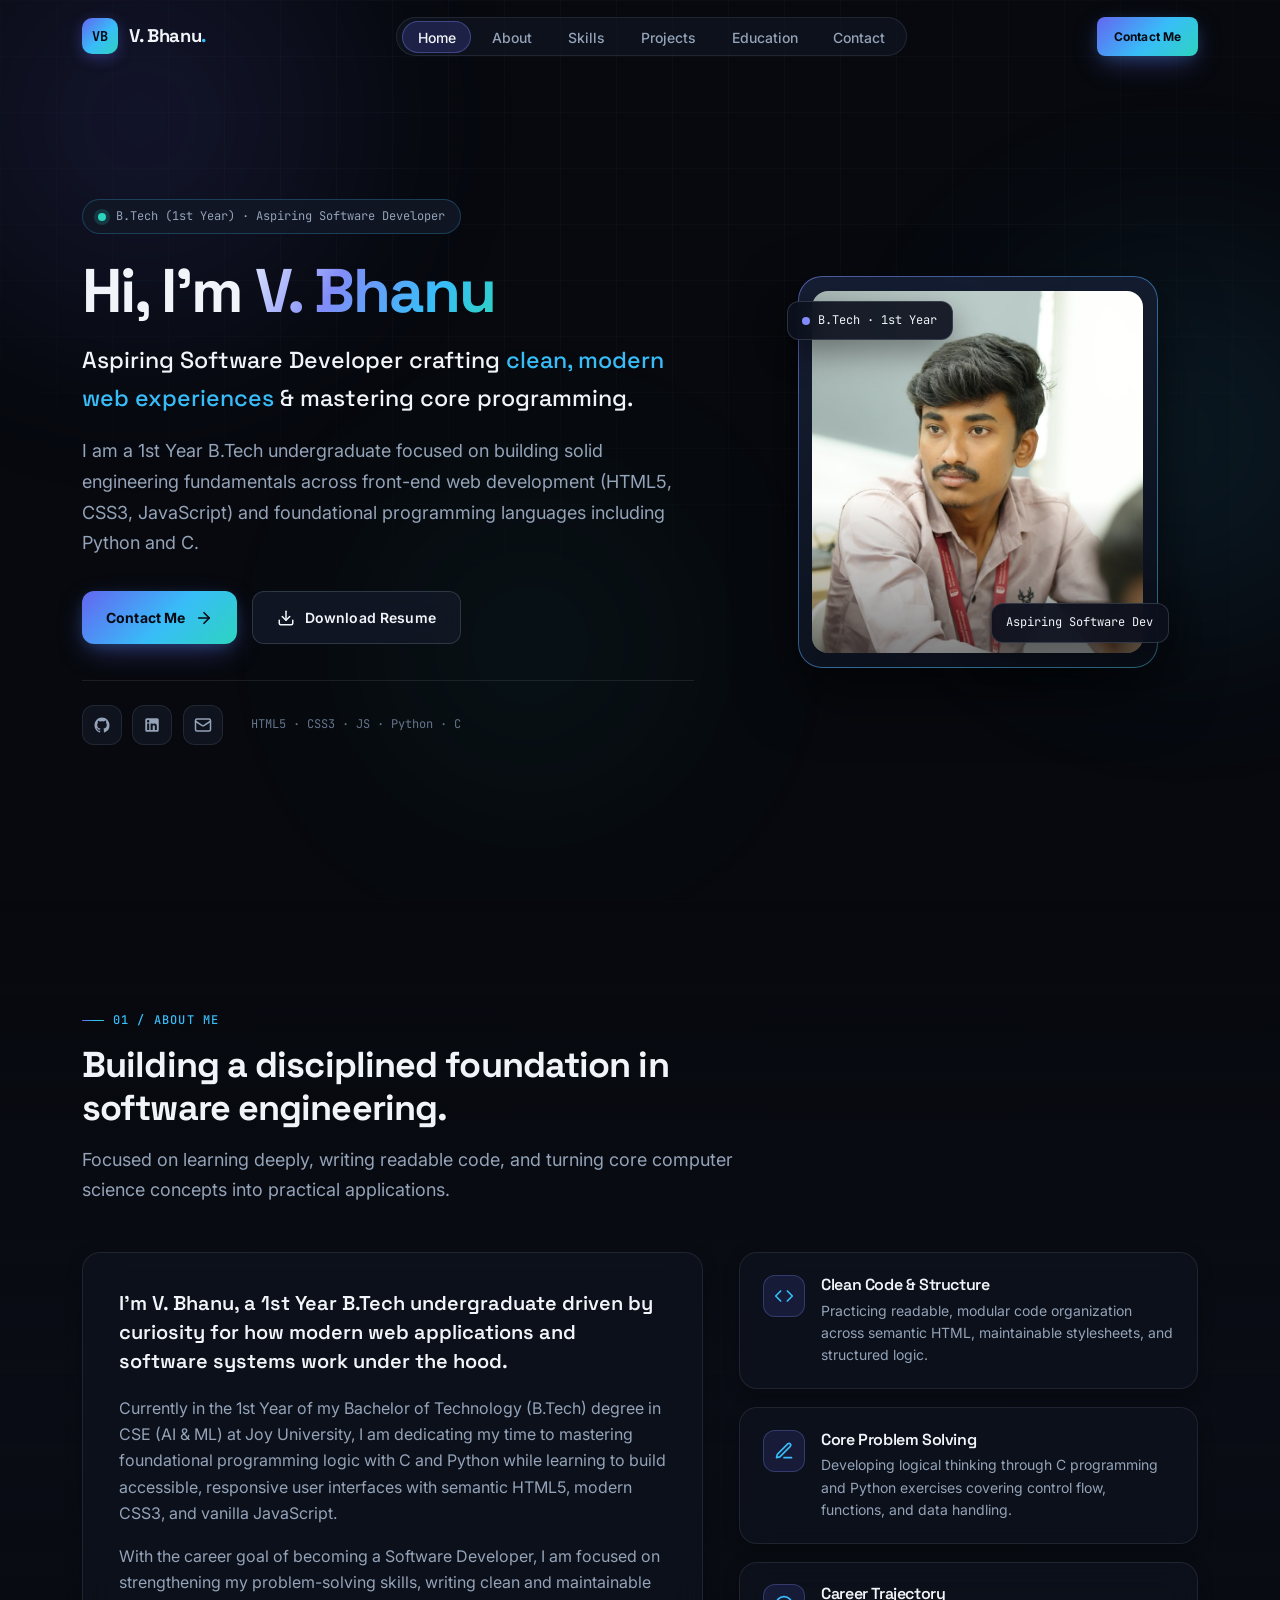
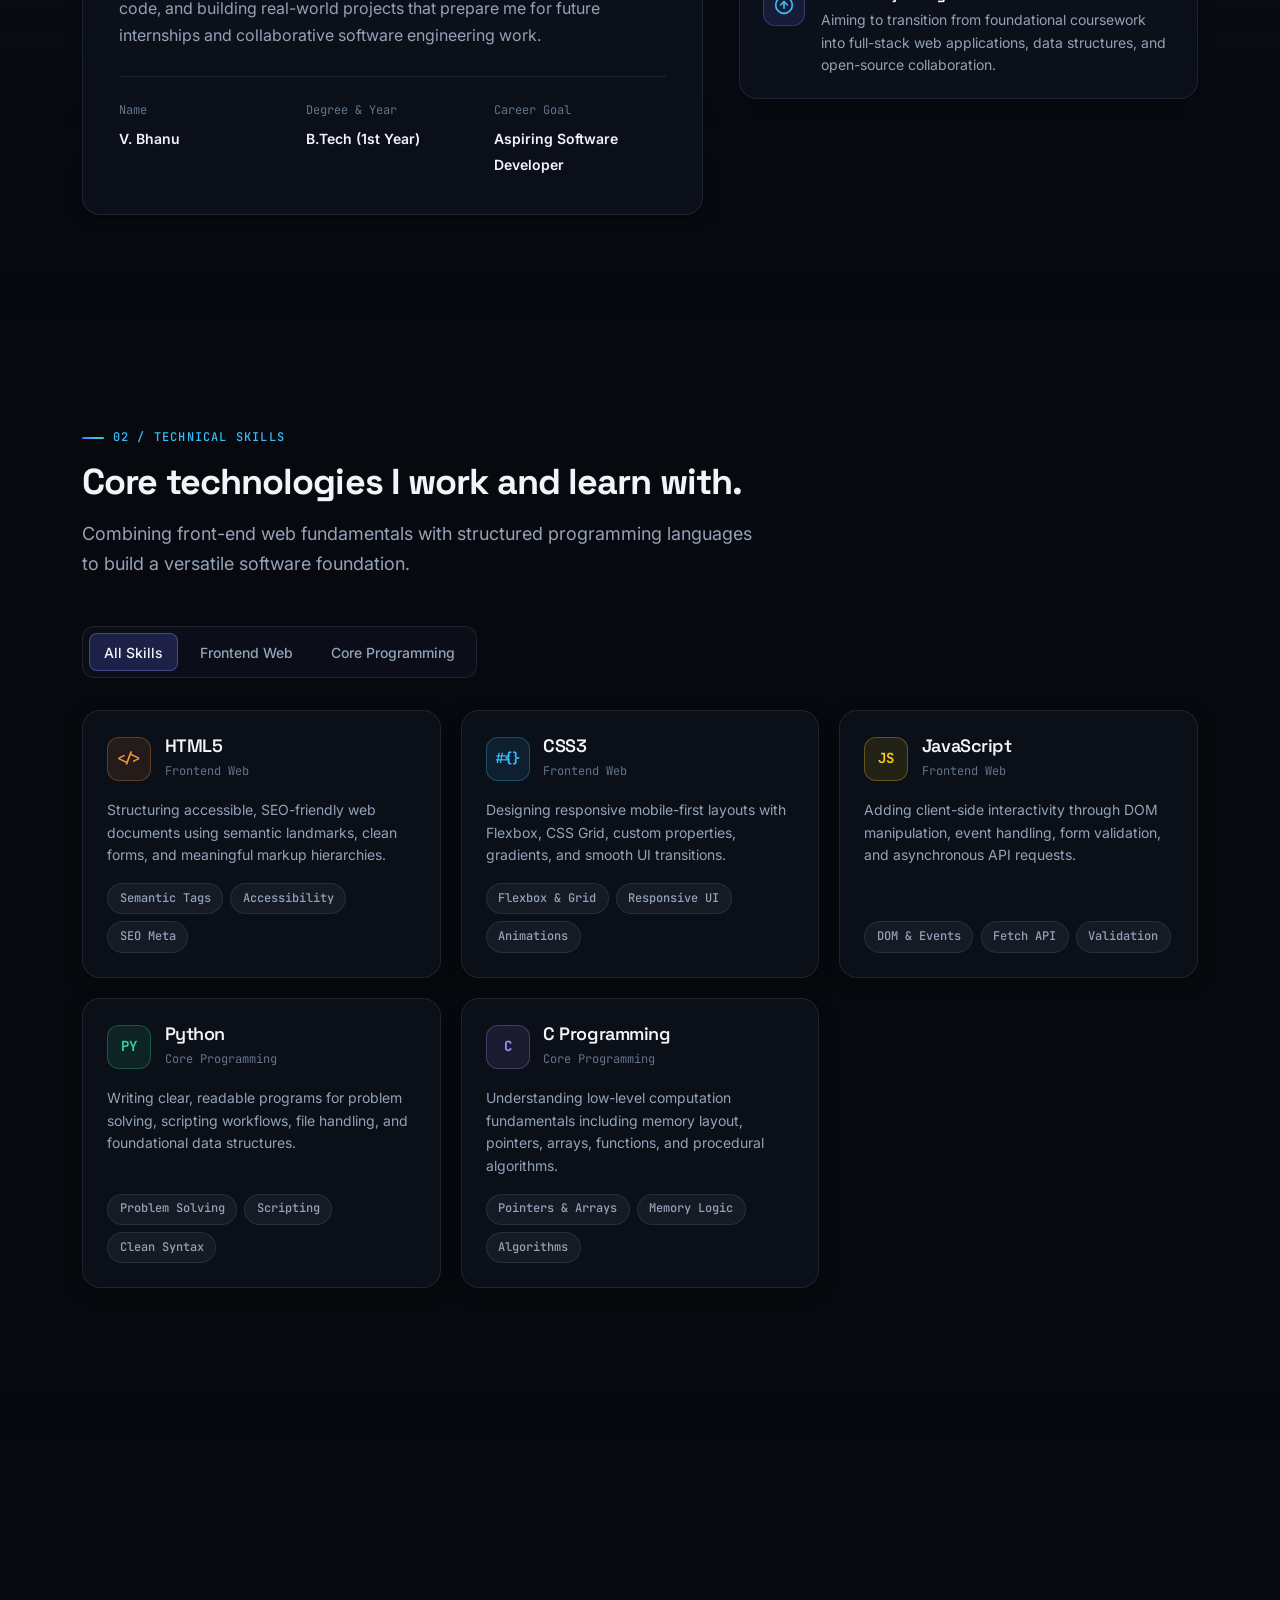
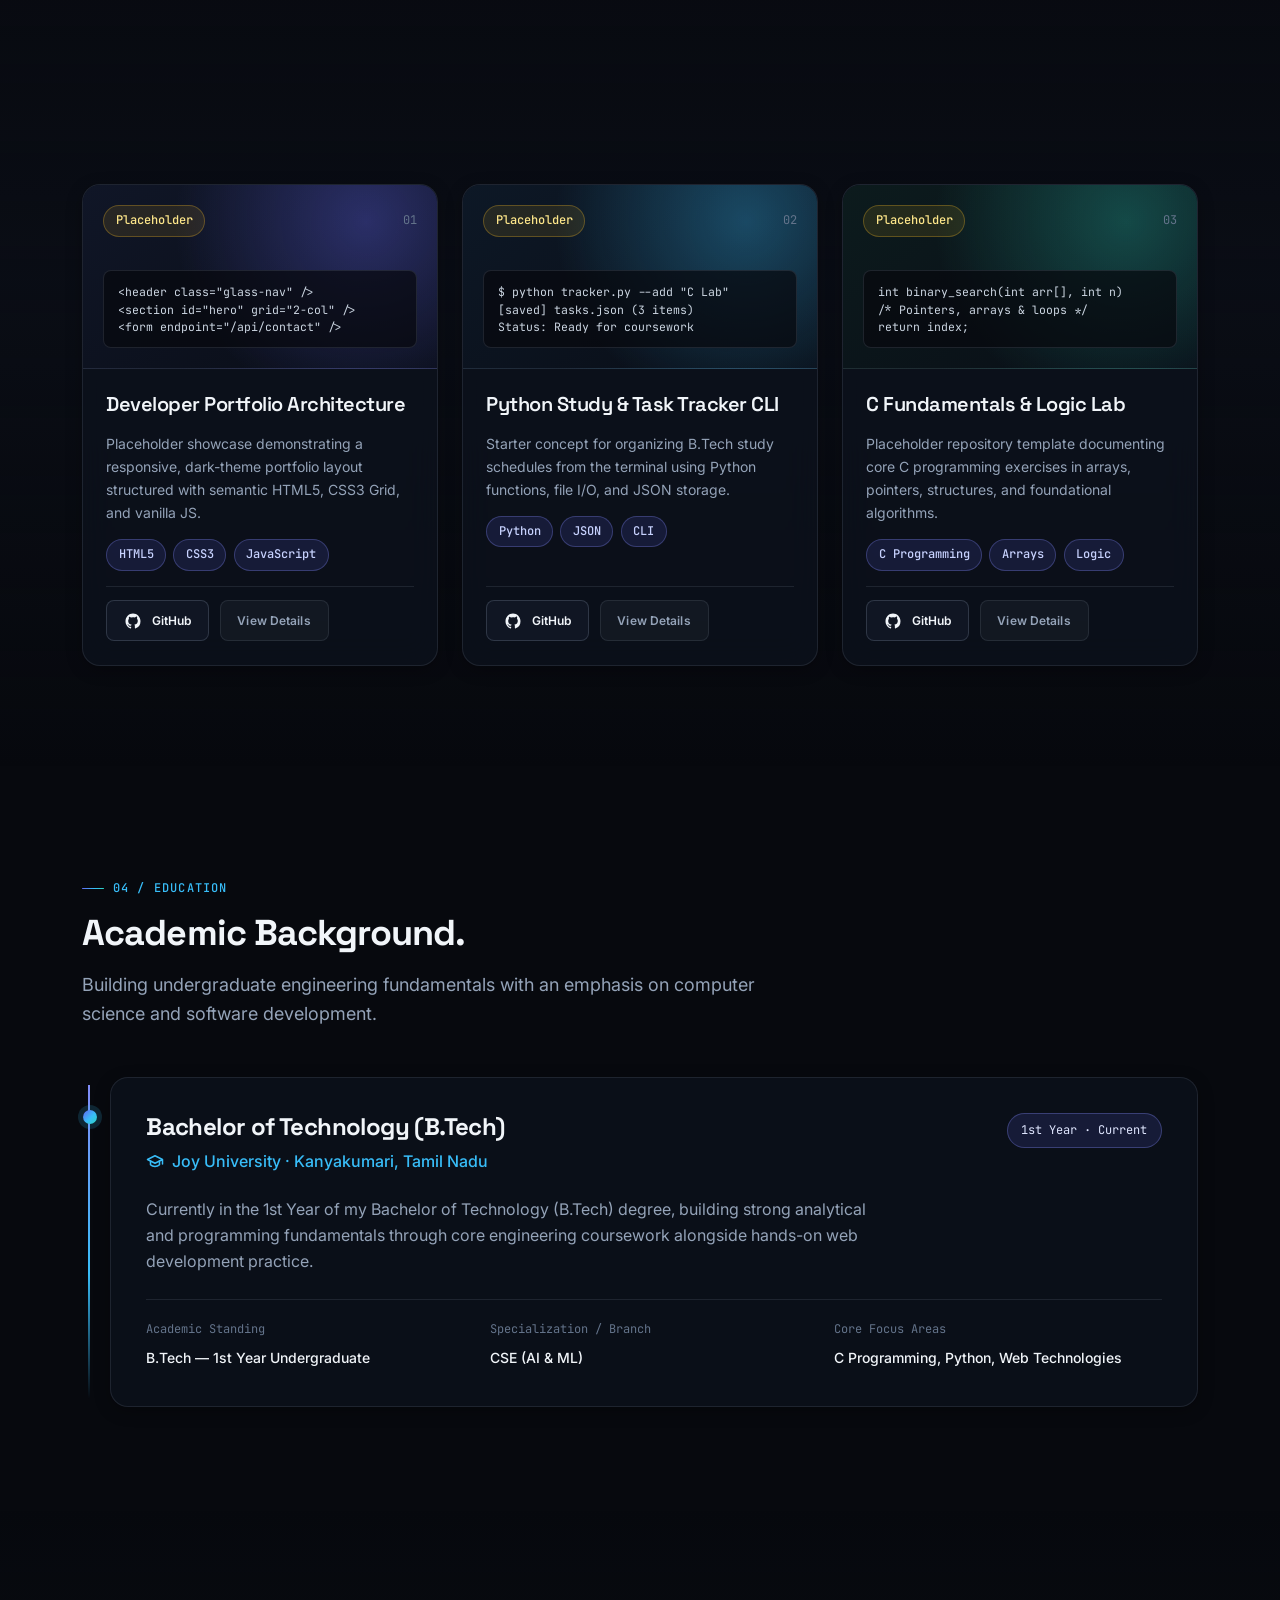
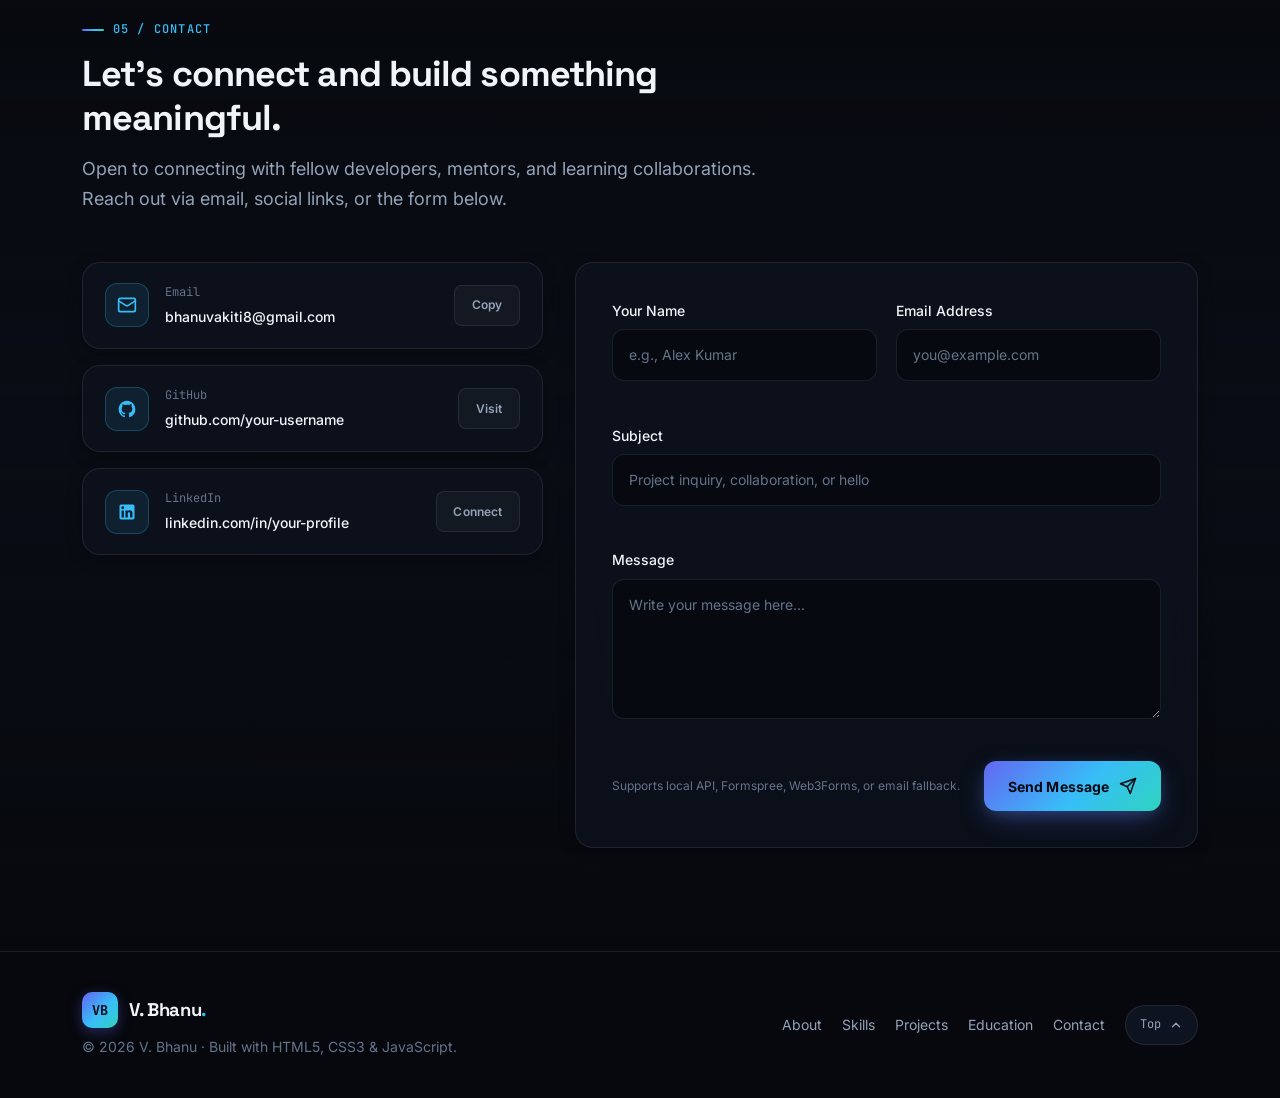
==== commit 4903747d: "Add files via upload" ====
--- a/index.html
+++ b/index.html
@@ -1,13 +1,16 @@
 <!DOCTYPE html>
 <html lang="en">
+
 <head>
   <meta charset="UTF-8" />
   <meta name="viewport" content="width=device-width, initial-scale=1.0" />
-  <title>V. Bhanu — Aspiring Software Developer | First-Year B.Tech Portfolio</title>
+  <title>V. Bhanu — Aspiring Software Developer | B.Tech (1st Year) Portfolio</title>
 
   <!-- Primary SEO Metadata -->
-  <meta name="description" content="Personal developer portfolio of V. Bhanu, a First-Year B.Tech student and aspiring software developer focused on HTML5, CSS3, JavaScript, Python, and C programming." />
-  <meta name="keywords" content="V. Bhanu, B.Tech Student Portfolio, Aspiring Software Developer, HTML5, CSS3, JavaScript, Python, C Programming" />
+  <meta name="description"
+    content="Personal developer portfolio of V. Bhanu, a 1st Year B.Tech student and aspiring software developer focused on HTML5, CSS3, JavaScript, Python, and C programming." />
+  <meta name="keywords"
+    content="V. Bhanu, B.Tech Student Portfolio, 1st Year B.Tech, Aspiring Software Developer, HTML5, CSS3, JavaScript, Python, C Programming" />
   <meta name="author" content="V. Bhanu" />
   <meta name="robots" content="index, follow" />
   <meta name="theme-color" content="#07090e" />
@@ -15,10 +18,12 @@
   <!-- Open Graph / Social Sharing Metadata -->
   <meta property="og:type" content="website" />
   <meta property="og:title" content="V. Bhanu — Aspiring Software Developer" />
-  <meta property="og:description" content="Portfolio of V. Bhanu — First-Year B.Tech student exploring web development, Python, and C programming." />
+  <meta property="og:description"
+    content="Portfolio of V. Bhanu — 1st Year B.Tech student exploring web development, Python, and C programming." />
   <meta name="twitter:card" content="summary_large_image" />
   <meta name="twitter:title" content="V. Bhanu — Aspiring Software Developer" />
-  <meta name="twitter:description" content="First-Year B.Tech student building clean foundations in HTML5, CSS3, JavaScript, Python, and C." />
+  <meta name="twitter:description"
+    content="1st Year B.Tech student building strong foundations in HTML5, CSS3, JavaScript, Python, and C." />
 
   <!-- Favicon -->
   <link rel="icon" type="image/svg+xml" href="assets/favicon.svg" />
@@ -26,7 +31,9 @@
   <!-- Typography: Space Grotesk, Inter & JetBrains Mono -->
   <link rel="preconnect" href="https://fonts.googleapis.com" />
   <link rel="preconnect" href="https://fonts.gstatic.com" crossorigin />
-  <link href="https://fonts.googleapis.com/css2?family=Inter:wght@400;500;600;700&family=JetBrains+Mono:wght@400;500;600&family=Space+Grotesk:wght@500;600;700&display=swap" rel="stylesheet" />
+  <link
+    href="https://fonts.googleapis.com/css2?family=Inter:wght@400;500;600;700&family=JetBrains+Mono:wght@400;500;600&family=Space+Grotesk:wght@500;600;700&display=swap"
+    rel="stylesheet" />
 
   <!-- Modular Stylesheets -->
   <link rel="stylesheet" href="css/variables.css" />
@@ -34,6 +41,7 @@
   <link rel="stylesheet" href="css/layout.css" />
   <link rel="stylesheet" href="css/sections.css" />
 </head>
+
 <body>
   <a href="#main-content" class="skip-link">Skip to main content</a>
 
@@ -70,14 +78,8 @@
 
       <div class="nav-actions">
         <a href="#contact" class="btn btn--primary btn--sm nav-cta">Contact Me</a>
-        <button
-          id="nav-toggle"
-          class="nav-toggle"
-          type="button"
-          aria-label="Open navigation menu"
-          aria-expanded="false"
-          aria-controls="mobile-drawer"
-        >
+        <button id="nav-toggle" class="nav-toggle" type="button" aria-label="Open navigation menu" aria-expanded="false"
+          aria-controls="mobile-drawer">
           <svg viewBox="0 0 24 24" fill="none" stroke="currentColor" stroke-width="2" stroke-linecap="round">
             <line x1="4" y1="7" x2="20" y2="7" />
             <line x1="4" y1="12" x2="20" y2="12" />
@@ -116,7 +118,8 @@
 
       <div class="mobile-drawer__footer">
         <a href="#contact" class="btn btn--primary mobile-drawer__cta">Contact Me</a>
-        <a href="assets/V_Bhanu_Resume.html" download="V_Bhanu_Resume.html" class="btn btn--secondary mobile-drawer__cta">
+        <a href="assets/V_Bhanu_Resume.html" download="V_Bhanu_Resume.html"
+          class="btn btn--secondary mobile-drawer__cta">
           Download Resume
         </a>
       </div>
@@ -131,7 +134,7 @@
         <div class="hero-content reveal">
           <div class="hero-status">
             <span class="hero-status__dot" aria-hidden="true"></span>
-            <span>First-Year B.Tech Student &middot; Aspiring Software Developer</span>
+            <span>B.Tech (1st Year) &middot; Aspiring Software Developer</span>
           </div>
 
           <h1 id="hero-heading" class="hero-title">
@@ -139,11 +142,12 @@
           </h1>
 
           <p class="hero-headline">
-            Aspiring Software Developer crafting <span>clean, modern web experiences</span> &amp; mastering core programming.
+            Aspiring Software Developer crafting <span>clean, modern web experiences</span> &amp; mastering core
+            programming.
           </p>
 
           <p class="hero-description">
-            I am a first-year B.Tech undergraduate focused on building solid engineering fundamentals
+            I am a 1st Year B.Tech undergraduate focused on building solid engineering fundamentals
             across front-end web development (HTML5, CSS3, JavaScript) and foundational programming languages
             including Python and C.
           </p>
@@ -151,14 +155,16 @@
           <div class="hero-actions">
             <a href="#contact" class="btn btn--primary">
               <span>Contact Me</span>
-              <svg class="icon-arrow-right" viewBox="0 0 24 24" fill="none" stroke="currentColor" stroke-width="2.2" stroke-linecap="round" stroke-linejoin="round" aria-hidden="true">
+              <svg class="icon-arrow-right" viewBox="0 0 24 24" fill="none" stroke="currentColor" stroke-width="2.2"
+                stroke-linecap="round" stroke-linejoin="round" aria-hidden="true">
                 <line x1="5" y1="12" x2="19" y2="12" />
                 <polyline points="12 5 19 12 12 19" />
               </svg>
             </a>
 
             <a href="assets/V_Bhanu_Resume.html" download="V_Bhanu_Resume.html" class="btn btn--secondary">
-              <svg class="icon-download" viewBox="0 0 24 24" fill="none" stroke="currentColor" stroke-width="2" stroke-linecap="round" stroke-linejoin="round" aria-hidden="true">
+              <svg class="icon-download" viewBox="0 0 24 24" fill="none" stroke="currentColor" stroke-width="2"
+                stroke-linecap="round" stroke-linejoin="round" aria-hidden="true">
                 <path d="M21 15v4a2 2 0 0 1-2 2H5a2 2 0 0 1-2-2v-4" />
                 <polyline points="7 10 12 15 17 10" />
                 <line x1="12" y1="15" x2="12" y2="3" />
@@ -169,39 +175,26 @@
 
           <div class="hero-meta-bar">
             <div class="hero-socials" aria-label="Social links">
-              <a
-                href="https://github.com/your-username"
-                target="_blank"
-                rel="noopener noreferrer"
-                class="icon-btn"
-                aria-label="GitHub Profile"
-                data-config-github
-              >
+              <a href="https://github.com/your-username" target="_blank" rel="noopener noreferrer" class="icon-btn"
+                aria-label="GitHub Profile" data-config-github>
                 <svg viewBox="0 0 24 24" fill="currentColor" aria-hidden="true">
-                  <path d="M12 2C6.48 2 2 6.58 2 12.23c0 4.52 2.87 8.35 6.84 9.7.5.1.68-.22.68-.49 0-.24-.01-.88-.01-1.73-2.78.62-3.37-1.37-3.37-1.37-.45-1.18-1.11-1.49-1.11-1.49-.91-.64.07-.63.07-.63 1 .07 1.53 1.05 1.53 1.05.89 1.56 2.34 1.11 2.91.85.09-.66.35-1.11.63-1.36-2.22-.26-4.56-1.14-4.56-5.07 0-1.12.39-2.04 1.03-2.76-.1-.26-.45-1.31.1-2.73 0 0 .84-.28 2.75 1.05A9.38 9.38 0 0 1 12 6.84c.85 0 1.7.12 2.5.35 1.91-1.33 2.75-1.05 2.75-1.05.55 1.42.2 2.47.1 2.73.64.72 1.03 1.64 1.03 2.76 0 3.94-2.34 4.81-4.57 5.06.36.32.68.94.68 1.9 0 1.37-.01 2.48-.01 2.82 0 .27.18.6.69.49A10.22 10.22 0 0 0 22 12.23C22 6.58 17.52 2 12 2z" />
+                  <path
+                    d="M12 2C6.48 2 2 6.58 2 12.23c0 4.52 2.87 8.35 6.84 9.7.5.1.68-.22.68-.49 0-.24-.01-.88-.01-1.73-2.78.62-3.37-1.37-3.37-1.37-.45-1.18-1.11-1.49-1.11-1.49-.91-.64.07-.63.07-.63 1 .07 1.53 1.05 1.53 1.05.89 1.56 2.34 1.11 2.91.85.09-.66.35-1.11.63-1.36-2.22-.26-4.56-1.14-4.56-5.07 0-1.12.39-2.04 1.03-2.76-.1-.26-.45-1.31.1-2.73 0 0 .84-.28 2.75 1.05A9.38 9.38 0 0 1 12 6.84c.85 0 1.7.12 2.5.35 1.91-1.33 2.75-1.05 2.75-1.05.55 1.42.2 2.47.1 2.73.64.72 1.03 1.64 1.03 2.76 0 3.94-2.34 4.81-4.57 5.06.36.32.68.94.68 1.9 0 1.37-.01 2.48-.01 2.82 0 .27.18.6.69.49A10.22 10.22 0 0 0 22 12.23C22 6.58 17.52 2 12 2z" />
                 </svg>
               </a>
 
-              <a
-                href="https://linkedin.com/in/your-profile"
-                target="_blank"
-                rel="noopener noreferrer"
-                class="icon-btn"
-                aria-label="LinkedIn Profile"
-                data-config-linkedin
-              >
+              <a href="https://linkedin.com/in/your-profile" target="_blank" rel="noopener noreferrer" class="icon-btn"
+                aria-label="LinkedIn Profile" data-config-linkedin>
                 <svg viewBox="0 0 24 24" fill="currentColor" aria-hidden="true">
-                  <path d="M19 3a2 2 0 0 1 2 2v14a2 2 0 0 1-2 2H5a2 2 0 0 1-2-2V5a2 2 0 0 1 2-2h14m-.5 15.5v-5.3a3.26 3.26 0 0 0-3.26-3.26c-.85 0-1.84.52-2.28 1.3v-1.11h-2.79v8.37h2.79v-4.93c0-.77.62-1.4 1.39-1.4a1.4 1.4 0 0 1 1.4 1.4v4.93h2.75M6.88 8.56a1.68 1.68 0 0 0 1.68-1.68c0-.93-.75-1.69-1.68-1.69a1.69 1.69 0 0 0-1.69 1.69c0 .93.76 1.68 1.69 1.68m1.39 9.94v-8.37H5.5v8.37h2.77z" />
+                  <path
+                    d="M19 3a2 2 0 0 1 2 2v14a2 2 0 0 1-2 2H5a2 2 0 0 1-2-2V5a2 2 0 0 1 2-2h14m-.5 15.5v-5.3a3.26 3.26 0 0 0-3.26-3.26c-.85 0-1.84.52-2.28 1.3v-1.11h-2.79v8.37h2.79v-4.93c0-.77.62-1.4 1.39-1.4a1.4 1.4 0 0 1 1.4 1.4v4.93h2.75M6.88 8.56a1.68 1.68 0 0 0 1.68-1.68c0-.93-.75-1.69-1.68-1.69a1.69 1.69 0 0 0-1.69 1.69c0 .93.76 1.68 1.69 1.68m1.39 9.94v-8.37H5.5v8.37h2.77z" />
                 </svg>
               </a>
 
-              <a
-                href="mailto:v.bhanu.dev@example.com"
-                class="icon-btn"
-                aria-label="Email V. Bhanu"
-                data-config-email-href
-              >
-                <svg viewBox="0 0 24 24" fill="none" stroke="currentColor" stroke-width="2" stroke-linecap="round" stroke-linejoin="round" aria-hidden="true">
+              <a href="mailto:bhanuvakiti8@gmail.com" class="icon-btn" aria-label="Email V. Bhanu"
+                data-config-email-href>
+                <svg viewBox="0 0 24 24" fill="none" stroke="currentColor" stroke-width="2" stroke-linecap="round"
+                  stroke-linejoin="round" aria-hidden="true">
                   <rect x="2" y="4" width="20" height="16" rx="2" />
                   <path d="m22 7-8.97 5.7a1.94 1.94 0 0 1-2.06 0L2 7" />
                 </svg>
@@ -215,19 +208,13 @@
         <div class="hero-visual reveal" style="--reveal-delay: 120ms;">
           <figure class="profile-frame">
             <div class="profile-frame__media">
-              <!-- Replace assets/profile-placeholder.svg with your own portrait image -->
-              <img
-                src="assets/profile-placeholder.svg"
-                alt="Profile image placeholder for V. Bhanu"
-                class="profile-frame__img"
-                width="420"
-                height="460"
-              />
+              <img src="assets/profile.jpg" alt="Portrait of V. Bhanu, 1st Year B.Tech CSE (AI & ML) student"
+                class="profile-frame__img" width="420" height="460" />
             </div>
 
             <figcaption class="profile-chip profile-chip--top">
               <span class="profile-chip__dot" aria-hidden="true"></span>
-              <span>B.Tech &middot; First Year</span>
+              <span>B.Tech &middot; 1st Year</span>
             </figcaption>
 
             <div class="profile-chip profile-chip--bottom" aria-hidden="true">
@@ -245,23 +232,30 @@
           <span class="section-eyebrow">01 / About Me</span>
           <h2 id="about-heading" class="section-title">Building a disciplined foundation in software engineering.</h2>
           <p class="section-subtitle">
-            Focused on learning deeply, writing readable code, and turning core computer science concepts into practical applications.
+            Focused on learning deeply, writing readable code, and turning core computer science concepts into practical
+            applications.
           </p>
         </div>
 
         <div class="about-grid">
           <article class="card about-story reveal">
             <p class="about-story__lead">
-              I'm V. Bhanu, a First-Year B.Tech student with a strong curiosity for how modern web interfaces and software systems work under the hood.
+              I'm V. Bhanu, a 1st Year B.Tech undergraduate driven by curiosity for how modern web applications and
+              software systems work under the hood.
             </p>
             <p>
-              Currently in the first year of my Bachelor of Technology degree, I am dedicating my time to mastering
-              foundational programming logic with C and Python while learning to craft accessible, responsive user interfaces
-              using semantic HTML5, modern CSS3, and vanilla JavaScript.
+              Currently in the 1st Year of my Bachelor of Technology (B.Tech) degree in CSE (AI &amp; ML) at Joy
+              University, I am dedicating my time to mastering
+              foundational programming logic with C and Python while learning to build accessible, responsive user
+              interfaces
+              with semantic HTML5, modern CSS3, and vanilla JavaScript.
             </p>
             <p>
-              My goal is to grow step by step into a well-rounded software developer—building real projects, strengthening
-              my problem-solving skills, and preparing for future internships and collaborative engineering work.
+              With the career goal of becoming a Software Developer, I am focused on strengthening my problem-solving
+              skills,
+              writing clean and maintainable code, and building real-world projects that prepare me for future
+              internships
+              and collaborative software engineering work.
             </p>
 
             <div class="about-facts">
@@ -270,11 +264,11 @@
                 <span class="about-fact__value">V. Bhanu</span>
               </div>
               <div>
-                <span class="about-fact__label">Education</span>
-                <span class="about-fact__value">B.Tech (First Year)</span>
-              </div>
-              <div>
-                <span class="about-fact__label">Role</span>
+                <span class="about-fact__label">Degree &amp; Year</span>
+                <span class="about-fact__value">B.Tech (1st Year)</span>
+              </div>
+              <div>
+                <span class="about-fact__label">Career Goal</span>
                 <span class="about-fact__value">Aspiring Software Developer</span>
               </div>
             </div>
@@ -283,7 +277,8 @@
           <div class="about-pillars">
             <article class="card card--interactive pillar-card reveal" style="--reveal-delay: 80ms;">
               <div class="pillar-card__icon" aria-hidden="true">
-                <svg viewBox="0 0 24 24" fill="none" stroke="currentColor" stroke-width="2" stroke-linecap="round" stroke-linejoin="round">
+                <svg viewBox="0 0 24 24" fill="none" stroke="currentColor" stroke-width="2" stroke-linecap="round"
+                  stroke-linejoin="round">
                   <polyline points="16 18 22 12 16 6" />
                   <polyline points="8 6 2 12 8 18" />
                 </svg>
@@ -291,14 +286,16 @@
               <div>
                 <h3 class="pillar-card__title">Clean Code &amp; Structure</h3>
                 <p class="pillar-card__text">
-                  Practicing readable, modular code organization across semantic HTML, maintainable stylesheets, and structured logic.
+                  Practicing readable, modular code organization across semantic HTML, maintainable stylesheets, and
+                  structured logic.
                 </p>
               </div>
             </article>
 
             <article class="card card--interactive pillar-card reveal" style="--reveal-delay: 140ms;">
               <div class="pillar-card__icon" aria-hidden="true">
-                <svg viewBox="0 0 24 24" fill="none" stroke="currentColor" stroke-width="2" stroke-linecap="round" stroke-linejoin="round">
+                <svg viewBox="0 0 24 24" fill="none" stroke="currentColor" stroke-width="2" stroke-linecap="round"
+                  stroke-linejoin="round">
                   <path d="M12 20h9" />
                   <path d="M16.5 3.5a2.12 2.12 0 0 1 3 3L7 19l-4 1 1-4Z" />
                 </svg>
@@ -306,14 +303,16 @@
               <div>
                 <h3 class="pillar-card__title">Core Problem Solving</h3>
                 <p class="pillar-card__text">
-                  Developing logical thinking through C programming and Python exercises covering control flow, functions, and data handling.
+                  Developing logical thinking through C programming and Python exercises covering control flow,
+                  functions, and data handling.
                 </p>
               </div>
             </article>
 
             <article class="card card--interactive pillar-card reveal" style="--reveal-delay: 200ms;">
               <div class="pillar-card__icon" aria-hidden="true">
-                <svg viewBox="0 0 24 24" fill="none" stroke="currentColor" stroke-width="2" stroke-linecap="round" stroke-linejoin="round">
+                <svg viewBox="0 0 24 24" fill="none" stroke="currentColor" stroke-width="2" stroke-linecap="round"
+                  stroke-linejoin="round">
                   <circle cx="12" cy="12" r="10" />
                   <path d="m16 12-4-4-4 4" />
                   <path d="M12 16V8" />
@@ -322,7 +321,8 @@
               <div>
                 <h3 class="pillar-card__title">Career Trajectory</h3>
                 <p class="pillar-card__text">
-                  Aiming to transition from foundational coursework into full-stack web applications, data structures, and open-source collaboration.
+                  Aiming to transition from foundational coursework into full-stack web applications, data structures,
+                  and open-source collaboration.
                 </p>
               </div>
             </article>
@@ -338,7 +338,8 @@
           <span class="section-eyebrow">02 / Technical Skills</span>
           <h2 id="skills-heading" class="section-title">Core technologies I work and learn with.</h2>
           <p class="section-subtitle">
-            Combining front-end web fundamentals with structured programming languages to build a versatile software foundation.
+            Combining front-end web fundamentals with structured programming languages to build a versatile software
+            foundation.
           </p>
         </div>
 
@@ -346,7 +347,8 @@
           <div class="filter-group" role="group" aria-label="Filter skills by category">
             <button type="button" class="filter-btn is-active" data-filter="all" aria-pressed="true">All Skills</button>
             <button type="button" class="filter-btn" data-filter="frontend" aria-pressed="false">Frontend Web</button>
-            <button type="button" class="filter-btn" data-filter="programming" aria-pressed="false">Core Programming</button>
+            <button type="button" class="filter-btn" data-filter="programming" aria-pressed="false">Core
+              Programming</button>
           </div>
         </div>
 
@@ -362,7 +364,8 @@
               </div>
             </div>
             <p class="skill-card__desc">
-              Structuring accessible, SEO-friendly web documents using semantic landmarks, clean forms, and meaningful markup hierarchies.
+              Structuring accessible, SEO-friendly web documents using semantic landmarks, clean forms, and meaningful
+              markup hierarchies.
             </p>
             <div class="skill-tags">
               <span class="pill">Semantic Tags</span>
@@ -371,7 +374,8 @@
             </div>
           </article>
 
-          <article class="card card--interactive skill-card reveal" data-category="frontend" style="--reveal-delay: 60ms;">
+          <article class="card card--interactive skill-card reveal" data-category="frontend"
+            style="--reveal-delay: 60ms;">
             <div class="skill-card__head">
               <div class="skill-card__identity">
                 <div class="skill-icon skill-icon--css" aria-hidden="true">#{}</div>
@@ -382,7 +386,8 @@
               </div>
             </div>
             <p class="skill-card__desc">
-              Designing responsive mobile-first layouts with Flexbox, CSS Grid, custom properties, gradients, and smooth UI transitions.
+              Designing responsive mobile-first layouts with Flexbox, CSS Grid, custom properties, gradients, and smooth
+              UI transitions.
             </p>
             <div class="skill-tags">
               <span class="pill">Flexbox &amp; Grid</span>
@@ -391,7 +396,8 @@
             </div>
           </article>
 
-          <article class="card card--interactive skill-card reveal" data-category="frontend" style="--reveal-delay: 120ms;">
+          <article class="card card--interactive skill-card reveal" data-category="frontend"
+            style="--reveal-delay: 120ms;">
             <div class="skill-card__head">
               <div class="skill-card__identity">
                 <div class="skill-icon skill-icon--js" aria-hidden="true">JS</div>
@@ -402,7 +408,8 @@
               </div>
             </div>
             <p class="skill-card__desc">
-              Adding client-side interactivity through DOM manipulation, event handling, form validation, and asynchronous API requests.
+              Adding client-side interactivity through DOM manipulation, event handling, form validation, and
+              asynchronous API requests.
             </p>
             <div class="skill-tags">
               <span class="pill">DOM &amp; Events</span>
@@ -411,7 +418,8 @@
             </div>
           </article>
 
-          <article class="card card--interactive skill-card reveal" data-category="programming" style="--reveal-delay: 180ms;">
+          <article class="card card--interactive skill-card reveal" data-category="programming"
+            style="--reveal-delay: 180ms;">
             <div class="skill-card__head">
               <div class="skill-card__identity">
                 <div class="skill-icon skill-icon--python" aria-hidden="true">PY</div>
@@ -422,7 +430,8 @@
               </div>
             </div>
             <p class="skill-card__desc">
-              Writing clear, readable programs for problem solving, scripting workflows, file handling, and foundational data structures.
+              Writing clear, readable programs for problem solving, scripting workflows, file handling, and foundational
+              data structures.
             </p>
             <div class="skill-tags">
               <span class="pill">Problem Solving</span>
@@ -431,7 +440,8 @@
             </div>
           </article>
 
-          <article class="card card--interactive skill-card reveal" data-category="programming" style="--reveal-delay: 240ms;">
+          <article class="card card--interactive skill-card reveal" data-category="programming"
+            style="--reveal-delay: 240ms;">
             <div class="skill-card__head">
               <div class="skill-card__identity">
                 <div class="skill-icon skill-icon--c" aria-hidden="true">C</div>
@@ -442,7 +452,8 @@
               </div>
             </div>
             <p class="skill-card__desc">
-              Understanding low-level computation fundamentals including memory layout, pointers, arrays, functions, and procedural algorithms.
+              Understanding low-level computation fundamentals including memory layout, pointers, arrays, functions, and
+              procedural algorithms.
             </p>
             <div class="skill-tags">
               <span class="pill">Pointers &amp; Arrays</span>
@@ -466,13 +477,15 @@
         </div>
 
         <div class="projects-notice reveal" role="note">
-          <svg viewBox="0 0 24 24" fill="none" stroke="currentColor" stroke-width="2" stroke-linecap="round" stroke-linejoin="round" aria-hidden="true">
+          <svg viewBox="0 0 24 24" fill="none" stroke="currentColor" stroke-width="2" stroke-linecap="round"
+            stroke-linejoin="round" aria-hidden="true">
             <circle cx="12" cy="12" r="10" />
             <line x1="12" y1="16" x2="12" y2="12" />
             <line x1="12" y1="8" x2="12.01" y2="8" />
           </svg>
           <span>
-            <strong>Placeholder Showcase:</strong> These sample project cards serve as templates until I publish my personal repositories.
+            <strong>Placeholder Showcase:</strong> These sample project cards serve as templates until I publish my
+            personal repositories.
           </span>
         </div>
 
@@ -494,7 +507,8 @@
             <div class="project-card__body">
               <h3 class="project-card__title">Developer Portfolio Architecture</h3>
               <p class="project-card__desc">
-                Placeholder showcase demonstrating a responsive, dark-theme portfolio layout structured with semantic HTML5, CSS3 Grid, and vanilla JS.
+                Placeholder showcase demonstrating a responsive, dark-theme portfolio layout structured with semantic
+                HTML5, CSS3 Grid, and vanilla JS.
               </p>
               <div class="project-card__stack">
                 <span class="pill pill--accent">HTML5</span>
@@ -502,14 +516,11 @@
                 <span class="pill pill--accent">JavaScript</span>
               </div>
               <div class="project-card__actions">
-                <a
-                  href="https://github.com/your-username/portfolio-starter"
-                  target="_blank"
-                  rel="noopener noreferrer"
-                  class="btn btn--secondary btn--sm"
-                >
+                <a href="https://github.com/your-username/portfolio-starter" target="_blank" rel="noopener noreferrer"
+                  class="btn btn--secondary btn--sm" data-project-github="responsive-portfolio">
                   <svg viewBox="0 0 24 24" fill="currentColor" aria-hidden="true">
-                    <path d="M12 2C6.48 2 2 6.58 2 12.23c0 4.52 2.87 8.35 6.84 9.7.5.1.68-.22.68-.49 0-.24-.01-.88-.01-1.73-2.78.62-3.37-1.37-3.37-1.37-.45-1.18-1.11-1.49-1.11-1.49-.91-.64.07-.63.07-.63 1 .07 1.53 1.05 1.53 1.05.89 1.56 2.34 1.11 2.91.85.09-.66.35-1.11.63-1.36-2.22-.26-4.56-1.14-4.56-5.07 0-1.12.39-2.04 1.03-2.76-.1-.26-.45-1.31.1-2.73 0 0 .84-.28 2.75 1.05A9.38 9.38 0 0 1 12 6.84c.85 0 1.7.12 2.5.35 1.91-1.33 2.75-1.05 2.75-1.05.55 1.42.2 2.47.1 2.73.64.72 1.03 1.64 1.03 2.76 0 3.94-2.34 4.81-4.57 5.06.36.32.68.94.68 1.9 0 1.37-.01 2.48-.01 2.82 0 .27.18.6.69.49A10.22 10.22 0 0 0 22 12.23C22 6.58 17.52 2 12 2z" />
+                    <path
+                      d="M12 2C6.48 2 2 6.58 2 12.23c0 4.52 2.87 8.35 6.84 9.7.5.1.68-.22.68-.49 0-.24-.01-.88-.01-1.73-2.78.62-3.37-1.37-3.37-1.37-.45-1.18-1.11-1.49-1.11-1.49-.91-.64.07-.63.07-.63 1 .07 1.53 1.05 1.53 1.05.89 1.56 2.34 1.11 2.91.85.09-.66.35-1.11.63-1.36-2.22-.26-4.56-1.14-4.56-5.07 0-1.12.39-2.04 1.03-2.76-.1-.26-.45-1.31.1-2.73 0 0 .84-.28 2.75 1.05A9.38 9.38 0 0 1 12 6.84c.85 0 1.7.12 2.5.35 1.91-1.33 2.75-1.05 2.75-1.05.55 1.42.2 2.47.1 2.73.64.72 1.03 1.64 1.03 2.76 0 3.94-2.34 4.81-4.57 5.06.36.32.68.94.68 1.9 0 1.37-.01 2.48-.01 2.82 0 .27.18.6.69.49A10.22 10.22 0 0 0 22 12.23C22 6.58 17.52 2 12 2z" />
                   </svg>
                   <span>GitHub</span>
                 </a>
@@ -537,7 +548,8 @@
             <div class="project-card__body">
               <h3 class="project-card__title">Python Study &amp; Task Tracker CLI</h3>
               <p class="project-card__desc">
-                Starter concept for organizing B.Tech study schedules from the terminal using Python functions, file I/O, and JSON storage.
+                Starter concept for organizing B.Tech study schedules from the terminal using Python functions, file
+                I/O, and JSON storage.
               </p>
               <div class="project-card__stack">
                 <span class="pill pill--accent">Python</span>
@@ -545,14 +557,11 @@
                 <span class="pill pill--accent">CLI</span>
               </div>
               <div class="project-card__actions">
-                <a
-                  href="https://github.com/your-username/python-study-tracker"
-                  target="_blank"
-                  rel="noopener noreferrer"
-                  class="btn btn--secondary btn--sm"
-                >
+                <a href="https://github.com/your-username/python-study-tracker" target="_blank"
+                  rel="noopener noreferrer" class="btn btn--secondary btn--sm" data-project-github="python-cli-tracker">
                   <svg viewBox="0 0 24 24" fill="currentColor" aria-hidden="true">
-                    <path d="M12 2C6.48 2 2 6.58 2 12.23c0 4.52 2.87 8.35 6.84 9.7.5.1.68-.22.68-.49 0-.24-.01-.88-.01-1.73-2.78.62-3.37-1.37-3.37-1.37-.45-1.18-1.11-1.49-1.11-1.49-.91-.64.07-.63.07-.63 1 .07 1.53 1.05 1.53 1.05.89 1.56 2.34 1.11 2.91.85.09-.66.35-1.11.63-1.36-2.22-.26-4.56-1.14-4.56-5.07 0-1.12.39-2.04 1.03-2.76-.1-.26-.45-1.31.1-2.73 0 0 .84-.28 2.75 1.05A9.38 9.38 0 0 1 12 6.84c.85 0 1.7.12 2.5.35 1.91-1.33 2.75-1.05 2.75-1.05.55 1.42.2 2.47.1 2.73.64.72 1.03 1.64 1.03 2.76 0 3.94-2.34 4.81-4.57 5.06.36.32.68.94.68 1.9 0 1.37-.01 2.48-.01 2.82 0 .27.18.6.69.49A10.22 10.22 0 0 0 22 12.23C22 6.58 17.52 2 12 2z" />
+                    <path
+                      d="M12 2C6.48 2 2 6.58 2 12.23c0 4.52 2.87 8.35 6.84 9.7.5.1.68-.22.68-.49 0-.24-.01-.88-.01-1.73-2.78.62-3.37-1.37-3.37-1.37-.45-1.18-1.11-1.49-1.11-1.49-.91-.64.07-.63.07-.63 1 .07 1.53 1.05 1.53 1.05.89 1.56 2.34 1.11 2.91.85.09-.66.35-1.11.63-1.36-2.22-.26-4.56-1.14-4.56-5.07 0-1.12.39-2.04 1.03-2.76-.1-.26-.45-1.31.1-2.73 0 0 .84-.28 2.75 1.05A9.38 9.38 0 0 1 12 6.84c.85 0 1.7.12 2.5.35 1.91-1.33 2.75-1.05 2.75-1.05.55 1.42.2 2.47.1 2.73.64.72 1.03 1.64 1.03 2.76 0 3.94-2.34 4.81-4.57 5.06.36.32.68.94.68 1.9 0 1.37-.01 2.48-.01 2.82 0 .27.18.6.69.49A10.22 10.22 0 0 0 22 12.23C22 6.58 17.52 2 12 2z" />
                   </svg>
                   <span>GitHub</span>
                 </a>
@@ -580,7 +589,8 @@
             <div class="project-card__body">
               <h3 class="project-card__title">C Fundamentals &amp; Logic Lab</h3>
               <p class="project-card__desc">
-                Placeholder repository template documenting core C programming exercises in arrays, pointers, structures, and foundational algorithms.
+                Placeholder repository template documenting core C programming exercises in arrays, pointers,
+                structures, and foundational algorithms.
               </p>
               <div class="project-card__stack">
                 <span class="pill pill--accent">C Programming</span>
@@ -588,14 +598,11 @@
                 <span class="pill pill--accent">Logic</span>
               </div>
               <div class="project-card__actions">
-                <a
-                  href="https://github.com/your-username/c-fundamentals-lab"
-                  target="_blank"
-                  rel="noopener noreferrer"
-                  class="btn btn--secondary btn--sm"
-                >
+                <a href="https://github.com/your-username/c-fundamentals-lab" target="_blank" rel="noopener noreferrer"
+                  class="btn btn--secondary btn--sm" data-project-github="c-algorithms-lab">
                   <svg viewBox="0 0 24 24" fill="currentColor" aria-hidden="true">
-                    <path d="M12 2C6.48 2 2 6.58 2 12.23c0 4.52 2.87 8.35 6.84 9.7.5.1.68-.22.68-.49 0-.24-.01-.88-.01-1.73-2.78.62-3.37-1.37-3.37-1.37-.45-1.18-1.11-1.49-1.11-1.49-.91-.64.07-.63.07-.63 1 .07 1.53 1.05 1.53 1.05.89 1.56 2.34 1.11 2.91.85.09-.66.35-1.11.63-1.36-2.22-.26-4.56-1.14-4.56-5.07 0-1.12.39-2.04 1.03-2.76-.1-.26-.45-1.31.1-2.73 0 0 .84-.28 2.75 1.05A9.38 9.38 0 0 1 12 6.84c.85 0 1.7.12 2.5.35 1.91-1.33 2.75-1.05 2.75-1.05.55 1.42.2 2.47.1 2.73.64.72 1.03 1.64 1.03 2.76 0 3.94-2.34 4.81-4.57 5.06.36.32.68.94.68 1.9 0 1.37-.01 2.48-.01 2.82 0 .27.18.6.69.49A10.22 10.22 0 0 0 22 12.23C22 6.58 17.52 2 12 2z" />
+                    <path
+                      d="M12 2C6.48 2 2 6.58 2 12.23c0 4.52 2.87 8.35 6.84 9.7.5.1.68-.22.68-.49 0-.24-.01-.88-.01-1.73-2.78.62-3.37-1.37-3.37-1.37-.45-1.18-1.11-1.49-1.11-1.49-.91-.64.07-.63.07-.63 1 .07 1.53 1.05 1.53 1.05.89 1.56 2.34 1.11 2.91.85.09-.66.35-1.11.63-1.36-2.22-.26-4.56-1.14-4.56-5.07 0-1.12.39-2.04 1.03-2.76-.1-.26-.45-1.31.1-2.73 0 0 .84-.28 2.75 1.05A9.38 9.38 0 0 1 12 6.84c.85 0 1.7.12 2.5.35 1.91-1.33 2.75-1.05 2.75-1.05.55 1.42.2 2.47.1 2.73.64.72 1.03 1.64 1.03 2.76 0 3.94-2.34 4.81-4.57 5.06.36.32.68.94.68 1.9 0 1.37-.01 2.48-.01 2.82 0 .27.18.6.69.49A10.22 10.22 0 0 0 22 12.23C22 6.58 17.52 2 12 2z" />
                   </svg>
                   <span>GitHub</span>
                 </a>
@@ -616,7 +623,8 @@
           <span class="section-eyebrow">04 / Education</span>
           <h2 id="education-heading" class="section-title">Academic Background.</h2>
           <p class="section-subtitle">
-            Building undergraduate engineering fundamentals with an emphasis on computer science and software development.
+            Building undergraduate engineering fundamentals with an emphasis on computer science and software
+            development.
           </p>
         </div>
 
@@ -624,32 +632,35 @@
           <article class="card education-card reveal">
             <div class="education-card__header">
               <div>
-                <h3 class="education-card__degree">Bachelor of Technology (B.Tech)</h3>
+                <h3 class="education-card__degree" data-config-degree>Bachelor of Technology (B.Tech)</h3>
                 <p class="education-card__institution">
-                  <svg width="18" height="18" viewBox="0 0 24 24" fill="none" stroke="currentColor" stroke-width="2" stroke-linecap="round" stroke-linejoin="round" aria-hidden="true">
+                  <svg width="18" height="18" viewBox="0 0 24 24" fill="none" stroke="currentColor" stroke-width="2"
+                    stroke-linecap="round" stroke-linejoin="round" aria-hidden="true">
                     <path d="M22 10v6M2 10l10-5 10 5-10 5z" />
                     <path d="M6 12v5c3 3 9 3 12 0v-5" />
                   </svg>
-                  <!-- Replace with your actual college/university name -->
-                  <span>[Your College / University Name Placeholder]</span>
+                  <span>
+                    <span data-config-institution>Joy University</span> &middot; <span data-config-location>Kanyakumari,
+                      Tamil Nadu</span>
+                  </span>
                 </p>
               </div>
-              <span class="education-card__period">First Year &middot; Current</span>
+              <span class="education-card__period" data-config-period>1st Year &middot; Current</span>
             </div>
 
             <p class="education-card__summary">
-              Currently pursuing my First Year in B.Tech, developing strong analytical and programming fundamentals
-              through core engineering coursework alongside hands-on web development practice.
+              Currently in the 1st Year of my Bachelor of Technology (B.Tech) degree, building strong analytical and
+              programming fundamentals through core engineering coursework alongside hands-on web development practice.
             </p>
 
             <div class="education-details">
               <div>
                 <span class="education-detail-item__label">Academic Standing</span>
-                <span class="education-detail-item__value">First-Year Undergraduate Student</span>
+                <span class="education-detail-item__value">B.Tech &mdash; 1st Year Undergraduate</span>
               </div>
               <div>
                 <span class="education-detail-item__label">Specialization / Branch</span>
-                <span class="education-detail-item__value">[Branch Placeholder, e.g., Computer Science]</span>
+                <span class="education-detail-item__value" data-config-branch>CSE (AI &amp; ML)</span>
               </div>
               <div>
                 <span class="education-detail-item__label">Core Focus Areas</span>
@@ -668,7 +679,8 @@
           <span class="section-eyebrow">05 / Contact</span>
           <h2 id="contact-heading" class="section-title">Let's connect and build something meaningful.</h2>
           <p class="section-subtitle">
-            Open to connecting with fellow developers, mentors, and learning collaborations. Reach out via email, social links, or the form below.
+            Open to connecting with fellow developers, mentors, and learning collaborations. Reach out via email, social
+            links, or the form below.
           </p>
         </div>
 
@@ -678,24 +690,21 @@
             <div class="card card--interactive contact-card reveal">
               <div class="contact-card__main">
                 <div class="contact-card__icon" aria-hidden="true">
-                  <svg viewBox="0 0 24 24" fill="none" stroke="currentColor" stroke-width="2" stroke-linecap="round" stroke-linejoin="round">
+                  <svg viewBox="0 0 24 24" fill="none" stroke="currentColor" stroke-width="2" stroke-linecap="round"
+                    stroke-linejoin="round">
                     <rect x="2" y="4" width="20" height="16" rx="2" />
                     <path d="m22 7-8.97 5.7a1.94 1.94 0 0 1-2.06 0L2 7" />
                   </svg>
                 </div>
                 <div style="min-width: 0;">
                   <span class="contact-card__label">Email</span>
-                  <a href="mailto:v.bhanu.dev@example.com" class="contact-card__value" data-config-email>
-                    v.bhanu.dev@example.com
+                  <a href="mailto:bhanuvakiti8@gmail.com" class="contact-card__value" data-config-email>
+                    bhanuvakiti8@gmail.com
                   </a>
                 </div>
               </div>
-              <button
-                type="button"
-                class="btn btn--ghost btn--sm"
-                data-copy-email="v.bhanu.dev@example.com"
-                aria-label="Copy email address"
-              >
+              <button type="button" class="btn btn--ghost btn--sm" data-copy-email="bhanuvakiti8@gmail.com"
+                aria-label="Copy email address">
                 Copy
               </button>
             </div>
@@ -705,21 +714,17 @@
               <div class="contact-card__main">
                 <div class="contact-card__icon" aria-hidden="true">
                   <svg viewBox="0 0 24 24" fill="currentColor">
-                    <path d="M12 2C6.48 2 2 6.58 2 12.23c0 4.52 2.87 8.35 6.84 9.7.5.1.68-.22.68-.49 0-.24-.01-.88-.01-1.73-2.78.62-3.37-1.37-3.37-1.37-.45-1.18-1.11-1.49-1.11-1.49-.91-.64.07-.63.07-.63 1 .07 1.53 1.05 1.53 1.05.89 1.56 2.34 1.11 2.91.85.09-.66.35-1.11.63-1.36-2.22-.26-4.56-1.14-4.56-5.07 0-1.12.39-2.04 1.03-2.76-.1-.26-.45-1.31.1-2.73 0 0 .84-.28 2.75 1.05A9.38 9.38 0 0 1 12 6.84c.85 0 1.7.12 2.5.35 1.91-1.33 2.75-1.05 2.75-1.05.55 1.42.2 2.47.1 2.73.64.72 1.03 1.64 1.03 2.76 0 3.94-2.34 4.81-4.57 5.06.36.32.68.94.68 1.9 0 1.37-.01 2.48-.01 2.82 0 .27.18.6.69.49A10.22 10.22 0 0 0 22 12.23C22 6.58 17.52 2 12 2z" />
+                    <path
+                      d="M12 2C6.48 2 2 6.58 2 12.23c0 4.52 2.87 8.35 6.84 9.7.5.1.68-.22.68-.49 0-.24-.01-.88-.01-1.73-2.78.62-3.37-1.37-3.37-1.37-.45-1.18-1.11-1.49-1.11-1.49-.91-.64.07-.63.07-.63 1 .07 1.53 1.05 1.53 1.05.89 1.56 2.34 1.11 2.91.85.09-.66.35-1.11.63-1.36-2.22-.26-4.56-1.14-4.56-5.07 0-1.12.39-2.04 1.03-2.76-.1-.26-.45-1.31.1-2.73 0 0 .84-.28 2.75 1.05A9.38 9.38 0 0 1 12 6.84c.85 0 1.7.12 2.5.35 1.91-1.33 2.75-1.05 2.75-1.05.55 1.42.2 2.47.1 2.73.64.72 1.03 1.64 1.03 2.76 0 3.94-2.34 4.81-4.57 5.06.36.32.68.94.68 1.9 0 1.37-.01 2.48-.01 2.82 0 .27.18.6.69.49A10.22 10.22 0 0 0 22 12.23C22 6.58 17.52 2 12 2z" />
                   </svg>
                 </div>
                 <div style="min-width: 0;">
                   <span class="contact-card__label">GitHub</span>
-                  <span class="contact-card__value">github.com/your-username</span>
-                </div>
-              </div>
-              <a
-                href="https://github.com/your-username"
-                target="_blank"
-                rel="noopener noreferrer"
-                class="btn btn--ghost btn--sm"
-                data-config-github
-              >
+                  <span class="contact-card__value" data-config-github-text>github.com/your-username</span>
+                </div>
+              </div>
+              <a href="https://github.com/your-username" target="_blank" rel="noopener noreferrer"
+                class="btn btn--ghost btn--sm" data-config-github>
                 Visit
               </a>
             </div>
@@ -729,21 +734,17 @@
               <div class="contact-card__main">
                 <div class="contact-card__icon" aria-hidden="true">
                   <svg viewBox="0 0 24 24" fill="currentColor">
-                    <path d="M19 3a2 2 0 0 1 2 2v14a2 2 0 0 1-2 2H5a2 2 0 0 1-2-2V5a2 2 0 0 1 2-2h14m-.5 15.5v-5.3a3.26 3.26 0 0 0-3.26-3.26c-.85 0-1.84.52-2.28 1.3v-1.11h-2.79v8.37h2.79v-4.93c0-.77.62-1.4 1.39-1.4a1.4 1.4 0 0 1 1.4 1.4v4.93h2.75M6.88 8.56a1.68 1.68 0 0 0 1.68-1.68c0-.93-.75-1.69-1.68-1.69a1.69 1.69 0 0 0-1.69 1.69c0 .93.76 1.68 1.69 1.68m1.39 9.94v-8.37H5.5v8.37h2.77z" />
+                    <path
+                      d="M19 3a2 2 0 0 1 2 2v14a2 2 0 0 1-2 2H5a2 2 0 0 1-2-2V5a2 2 0 0 1 2-2h14m-.5 15.5v-5.3a3.26 3.26 0 0 0-3.26-3.26c-.85 0-1.84.52-2.28 1.3v-1.11h-2.79v8.37h2.79v-4.93c0-.77.62-1.4 1.39-1.4a1.4 1.4 0 0 1 1.4 1.4v4.93h2.75M6.88 8.56a1.68 1.68 0 0 0 1.68-1.68c0-.93-.75-1.69-1.68-1.69a1.69 1.69 0 0 0-1.69 1.69c0 .93.76 1.68 1.69 1.68m1.39 9.94v-8.37H5.5v8.37h2.77z" />
                   </svg>
                 </div>
                 <div style="min-width: 0;">
                   <span class="contact-card__label">LinkedIn</span>
-                  <span class="contact-card__value">linkedin.com/in/your-profile</span>
-                </div>
-              </div>
-              <a
-                href="https://linkedin.com/in/your-profile"
-                target="_blank"
-                rel="noopener noreferrer"
-                class="btn btn--ghost btn--sm"
-                data-config-linkedin
-              >
+                  <span class="contact-card__value" data-config-linkedin-text>linkedin.com/in/your-profile</span>
+                </div>
+              </div>
+              <a href="https://linkedin.com/in/your-profile" target="_blank" rel="noopener noreferrer"
+                class="btn btn--ghost btn--sm" data-config-linkedin>
                 Connect
               </a>
             </div>
@@ -761,55 +762,30 @@
               <div class="form-row">
                 <div class="form-field">
                   <label for="contact-name" class="form-label">Your Name</label>
-                  <input
-                    id="contact-name"
-                    name="name"
-                    type="text"
-                    class="form-input"
-                    placeholder="e.g., Alex Kumar"
-                    autocomplete="name"
-                    required
-                  />
+                  <input id="contact-name" name="name" type="text" class="form-input" placeholder="e.g., Alex Kumar"
+                    autocomplete="name" required />
                   <span id="error-name" class="form-error" aria-live="polite"></span>
                 </div>
 
                 <div class="form-field">
                   <label for="contact-email" class="form-label">Email Address</label>
-                  <input
-                    id="contact-email"
-                    name="email"
-                    type="email"
-                    class="form-input"
-                    placeholder="you@example.com"
-                    autocomplete="email"
-                    required
-                  />
+                  <input id="contact-email" name="email" type="email" class="form-input" placeholder="you@example.com"
+                    autocomplete="email" required />
                   <span id="error-email" class="form-error" aria-live="polite"></span>
                 </div>
               </div>
 
               <div class="form-field">
                 <label for="contact-subject" class="form-label">Subject</label>
-                <input
-                  id="contact-subject"
-                  name="subject"
-                  type="text"
-                  class="form-input"
-                  placeholder="Project inquiry, collaboration, or hello"
-                  required
-                />
+                <input id="contact-subject" name="subject" type="text" class="form-input"
+                  placeholder="Project inquiry, collaboration, or hello" required />
                 <span id="error-subject" class="form-error" aria-live="polite"></span>
               </div>
 
               <div class="form-field">
                 <label for="contact-message" class="form-label">Message</label>
-                <textarea
-                  id="contact-message"
-                  name="message"
-                  class="form-input form-textarea"
-                  placeholder="Write your message here..."
-                  required
-                ></textarea>
+                <textarea id="contact-message" name="message" class="form-input form-textarea"
+                  placeholder="Write your message here..." required></textarea>
                 <span id="error-message" class="form-error" aria-live="polite"></span>
               </div>
 
@@ -819,7 +795,8 @@
                 <span class="form-hint">Supports local API, Formspree, Web3Forms, or email fallback.</span>
                 <button id="contact-submit" type="submit" class="btn btn--primary">
                   <span class="btn-label">Send Message</span>
-                  <svg class="icon-arrow-right" viewBox="0 0 24 24" fill="none" stroke="currentColor" stroke-width="2" stroke-linecap="round" stroke-linejoin="round" aria-hidden="true">
+                  <svg class="icon-arrow-right" viewBox="0 0 24 24" fill="none" stroke="currentColor" stroke-width="2"
+                    stroke-linecap="round" stroke-linejoin="round" aria-hidden="true">
                     <line x1="22" y1="2" x2="11" y2="13" />
                     <polygon points="22 2 15 22 11 13 2 9 22 2" />
                   </svg>
@@ -851,7 +828,8 @@
         <a href="#contact" class="footer-link">Contact</a>
         <a href="#home" class="back-to-top" aria-label="Back to top">
           <span>Top</span>
-          <svg width="14" height="14" viewBox="0 0 24 24" fill="none" stroke="currentColor" stroke-width="2.2" stroke-linecap="round" stroke-linejoin="round" aria-hidden="true">
+          <svg width="14" height="14" viewBox="0 0 24 24" fill="none" stroke="currentColor" stroke-width="2.2"
+            stroke-linecap="round" stroke-linejoin="round" aria-hidden="true">
             <polyline points="18 15 12 9 6 15" />
           </svg>
         </a>
@@ -860,7 +838,8 @@
   </footer>
 
   <!-- Project Details Modal -->
-  <div id="project-modal" class="modal" role="dialog" aria-modal="true" aria-labelledby="modal-title" aria-hidden="true">
+  <div id="project-modal" class="modal" role="dialog" aria-modal="true" aria-labelledby="modal-title"
+    aria-hidden="true">
     <div id="modal-backdrop" class="modal__backdrop"></div>
     <div class="modal__dialog">
       <div class="modal__header">
@@ -901,4 +880,5 @@
   <script src="js/contact.js"></script>
   <script src="js/main.js"></script>
 </body>
-</html>
+
+</html>
--- a/css/variables.css
+++ b/css/variables.css
@@ -0,0 +1,75 @@
+/* ==========================================================================
+   Design Tokens — V. Bhanu Portfolio
+   Dark obsidian surfaces paired with indigo, sky-cyan, and teal accents.
+   ========================================================================== */
+
+:root {
+  /* Surface Palette */
+  --bg-base: #07090e;
+  --bg-surface: #0c101a;
+  --bg-elevated: #121826;
+  --bg-glass: rgba(13, 18, 30, 0.72);
+  --bg-glass-hover: rgba(21, 29, 47, 0.85);
+
+  /* Text Hierarchy */
+  --text-primary: #f1f5f9;
+  --text-secondary: #94a3b8;
+  --text-muted: #64748b;
+
+  /* Accent & Gradient System */
+  --accent-indigo: #818cf8;
+  --accent-indigo-strong: #6366f1;
+  --accent-cyan: #38bdf8;
+  --accent-teal: #2dd4bf;
+  --accent-success: #34d399;
+  --accent-danger: #f87171;
+  --accent-warning: #fbbf24;
+
+  --gradient-primary: linear-gradient(135deg, #6366f1 0%, #38bdf8 55%, #2dd4bf 100%);
+  --gradient-text: linear-gradient(120deg, #e0e7ff 0%, #818cf8 35%, #38bdf8 72%, #2dd4bf 100%);
+  --gradient-border: linear-gradient(135deg, rgba(129, 140, 248, 0.45), rgba(56, 189, 248, 0.35), rgba(45, 212, 191, 0.35));
+
+  /* Borders & Hairlines */
+  --border-subtle: rgba(148, 163, 184, 0.14);
+  --border-medium: rgba(148, 163, 184, 0.24);
+  --border-focus: rgba(56, 189, 248, 0.65);
+
+  /* Shadows & Glows */
+  --shadow-sm: 0 4px 16px rgba(0, 0, 0, 0.28);
+  --shadow-md: 0 12px 32px rgba(0, 0, 0, 0.42);
+  --shadow-lg: 0 24px 60px rgba(0, 0, 0, 0.56);
+  --glow-primary: 0 10px 30px -6px rgba(99, 102, 241, 0.42), 0 4px 16px -4px rgba(56, 189, 248, 0.28);
+
+  /* Typography */
+  --font-display: 'Space Grotesk', system-ui, -apple-system, BlinkMacSystemFont, 'Segoe UI', sans-serif;
+  --font-sans: 'Inter', system-ui, -apple-system, BlinkMacSystemFont, 'Segoe UI', sans-serif;
+  --font-mono: 'JetBrains Mono', ui-monospace, SFMono-Regular, Menlo, Consolas, monospace;
+
+  /* Type Scale */
+  --text-xs: 0.75rem;
+  --text-sm: 0.875rem;
+  --text-base: 1rem;
+  --text-lg: 1.125rem;
+  --text-xl: 1.25rem;
+  --text-2xl: 1.5rem;
+  --text-3xl: clamp(1.75rem, 3vw, 2.25rem);
+  --text-hero: clamp(2.35rem, 5vw, 3.85rem);
+
+  /* Spacing & Layout */
+  --container-max: 1180px;
+  --nav-height: 74px;
+  --section-py: clamp(4.5rem, 8vw, 7rem);
+
+  /* Border Radii */
+  --radius-sm: 8px;
+  --radius-md: 12px;
+  --radius-lg: 18px;
+  --radius-xl: 24px;
+  --radius-full: 9999px;
+
+  /* Motion */
+  --ease-out: cubic-bezier(0.22, 1, 0.36, 1);
+  --transition-fast: 180ms var(--ease-out);
+  --transition-base: 280ms var(--ease-out);
+  --transition-slow: 520ms var(--ease-out);
+}
--- a/css/base.css
+++ b/css/base.css
@@ -0,0 +1,386 @@
+/* ==========================================================================
+   Base Styles, Typography, Buttons & Global Utilities
+   ========================================================================== */
+
+*,
+*::before,
+*::after {
+  box-sizing: border-box;
+  margin: 0;
+  padding: 0;
+}
+
+html {
+  font-size: 16px;
+  scroll-behavior: smooth;
+  scroll-padding-top: calc(var(--nav-height) + 1.5rem);
+  color-scheme: dark;
+}
+
+body {
+  min-height: 100vh;
+  background-color: var(--bg-base);
+  color: var(--text-primary);
+  font-family: var(--font-sans);
+  font-size: var(--text-base);
+  line-height: 1.65;
+  -webkit-font-smoothing: antialiased;
+  -moz-osx-font-smoothing: grayscale;
+  overflow-x: hidden;
+  position: relative;
+}
+
+/* Subtle Ambient Mesh & Dot/Grid Background */
+.bg-canvas {
+  position: fixed;
+  inset: 0;
+  z-index: -1;
+  pointer-events: none;
+  overflow: hidden;
+}
+
+.bg-canvas::before {
+  content: '';
+  position: absolute;
+  inset: 0;
+  background-image:
+    linear-gradient(to right, rgba(148, 163, 184, 0.035) 1px, transparent 1px),
+    linear-gradient(to bottom, rgba(148, 163, 184, 0.035) 1px, transparent 1px);
+  background-size: 56px 56px;
+  mask-image: radial-gradient(ellipse 80% 60% at 50% 18%, #000 35%, transparent 100%);
+  -webkit-mask-image: radial-gradient(ellipse 80% 60% at 50% 18%, #000 35%, transparent 100%);
+}
+
+.bg-orb {
+  position: absolute;
+  border-radius: 50%;
+  filter: blur(110px);
+  opacity: 0.24;
+  will-change: transform;
+}
+
+.bg-orb--indigo {
+  width: 520px;
+  height: 520px;
+  top: -140px;
+  left: -120px;
+  background: radial-gradient(circle, #6366f1 0%, transparent 70%);
+}
+
+.bg-orb--cyan {
+  width: 480px;
+  height: 480px;
+  top: 22%;
+  right: -140px;
+  background: radial-gradient(circle, #38bdf8 0%, transparent 70%);
+  opacity: 0.18;
+}
+
+.bg-orb--teal {
+  width: 420px;
+  height: 420px;
+  bottom: 5%;
+  left: 25%;
+  background: radial-gradient(circle, #2dd4bf 0%, transparent 72%);
+  opacity: 0.1;
+}
+
+img,
+svg {
+  display: block;
+  max-width: 100%;
+}
+
+a {
+  color: inherit;
+  text-decoration: none;
+}
+
+button,
+input,
+textarea {
+  font: inherit;
+  color: inherit;
+}
+
+button {
+  background: none;
+  border: none;
+  cursor: pointer;
+}
+
+ul,
+ol {
+  list-style: none;
+}
+
+/* Accessible Focus Styles */
+:focus-visible {
+  outline: 2px solid var(--accent-cyan);
+  outline-offset: 3px;
+}
+
+.skip-link {
+  position: fixed;
+  top: -100px;
+  left: 1rem;
+  z-index: 1000;
+  padding: 0.65rem 1.1rem;
+  border-radius: var(--radius-sm);
+  background: var(--accent-indigo-strong);
+  color: #fff;
+  font-weight: 600;
+  font-size: var(--text-sm);
+  transition: top var(--transition-fast);
+}
+
+.skip-link:focus {
+  top: 1rem;
+}
+
+/* Typography Helpers */
+h1,
+h2,
+h3,
+h4 {
+  font-family: var(--font-display);
+  line-height: 1.2;
+  letter-spacing: -0.025em;
+  color: var(--text-primary);
+}
+
+.text-gradient {
+  background: var(--gradient-text);
+  -webkit-background-clip: text;
+  background-clip: text;
+  color: transparent;
+}
+
+.section-header {
+  max-width: 680px;
+  margin-bottom: 3rem;
+}
+
+.section-eyebrow {
+  display: inline-flex;
+  align-items: center;
+  gap: 0.55rem;
+  font-family: var(--font-mono);
+  font-size: var(--text-xs);
+  font-weight: 500;
+  letter-spacing: 0.1em;
+  text-transform: uppercase;
+  color: var(--accent-cyan);
+  margin-bottom: 0.85rem;
+}
+
+.section-eyebrow::before {
+  content: '';
+  width: 22px;
+  height: 1.5px;
+  background: var(--gradient-primary);
+  border-radius: var(--radius-full);
+}
+
+.section-title {
+  font-size: var(--text-3xl);
+  font-weight: 700;
+  margin-bottom: 0.9rem;
+}
+
+.section-subtitle {
+  font-size: var(--text-lg);
+  color: var(--text-secondary);
+  line-height: 1.65;
+}
+
+/* Buttons & Interactive Controls */
+.btn {
+  display: inline-flex;
+  align-items: center;
+  justify-content: center;
+  gap: 0.6rem;
+  padding: 0.85rem 1.5rem;
+  border-radius: var(--radius-md);
+  font-weight: 600;
+  font-size: var(--text-sm);
+  letter-spacing: 0.01em;
+  transition:
+    transform var(--transition-fast),
+    box-shadow var(--transition-base),
+    background-color var(--transition-fast),
+    border-color var(--transition-fast),
+    color var(--transition-fast);
+  position: relative;
+  overflow: hidden;
+  white-space: nowrap;
+}
+
+.btn svg {
+  width: 18px;
+  height: 18px;
+  flex-shrink: 0;
+  transition: transform var(--transition-fast);
+}
+
+.btn--sm {
+  padding: 0.6rem 1.05rem;
+  font-size: var(--text-xs);
+  border-radius: var(--radius-sm);
+}
+
+.btn--primary {
+  background: var(--gradient-primary);
+  color: #060913;
+  font-weight: 700;
+  box-shadow: var(--glow-primary);
+}
+
+.btn--primary::before {
+  content: '';
+  position: absolute;
+  inset: 0;
+  background: linear-gradient(120deg, transparent 0%, rgba(255, 255, 255, 0.28) 50%, transparent 100%);
+  transform: translateX(-110%);
+  transition: transform 0.6s var(--ease-out);
+}
+
+.btn--primary:hover {
+  transform: translateY(-2px);
+  box-shadow: 0 14px 36px -4px rgba(99, 102, 241, 0.55), 0 6px 20px -4px rgba(56, 189, 248, 0.38);
+}
+
+.btn--primary:hover::before {
+  transform: translateX(110%);
+}
+
+.btn--primary:active {
+  transform: translateY(0);
+}
+
+.btn--secondary {
+  background: rgba(18, 24, 38, 0.85);
+  color: var(--text-primary);
+  border: 1px solid var(--border-medium);
+  backdrop-filter: blur(12px);
+}
+
+.btn--secondary:hover {
+  transform: translateY(-2px);
+  border-color: var(--accent-cyan);
+  background: rgba(24, 34, 54, 0.95);
+  box-shadow: var(--shadow-sm);
+}
+
+.btn--ghost {
+  background: rgba(148, 163, 184, 0.06);
+  color: var(--text-secondary);
+  border: 1px solid var(--border-subtle);
+}
+
+.btn--ghost:hover {
+  color: var(--text-primary);
+  border-color: var(--border-medium);
+  background: rgba(148, 163, 184, 0.12);
+  transform: translateY(-1px);
+}
+
+.btn:hover svg.icon-arrow-right {
+  transform: translateX(3px);
+}
+
+.btn:hover svg.icon-download {
+  transform: translateY(2px);
+}
+
+.btn[disabled] {
+  opacity: 0.65;
+  cursor: not-allowed;
+  transform: none;
+}
+
+/* Glass Surface Card */
+.card {
+  min-width: 0;
+  background: var(--bg-glass);
+  border: 1px solid var(--border-subtle);
+  border-radius: var(--radius-lg);
+  backdrop-filter: blur(16px);
+  -webkit-backdrop-filter: blur(16px);
+  box-shadow: var(--shadow-sm);
+  transition:
+    transform var(--transition-base),
+    border-color var(--transition-base),
+    background-color var(--transition-base),
+    box-shadow var(--transition-base);
+}
+
+.card--interactive:hover {
+  transform: translateY(-4px);
+  border-color: rgba(129, 140, 248, 0.35);
+  background: var(--bg-glass-hover);
+  box-shadow: var(--shadow-md);
+}
+
+/* Pill / Tag */
+.pill {
+  display: inline-flex;
+  align-items: center;
+  gap: 0.4rem;
+  padding: 0.3rem 0.72rem;
+  border-radius: var(--radius-full);
+  font-family: var(--font-mono);
+  font-size: var(--text-xs);
+  font-weight: 500;
+  background: rgba(148, 163, 184, 0.08);
+  color: var(--text-secondary);
+  border: 1px solid var(--border-subtle);
+}
+
+.pill--accent {
+  background: rgba(99, 102, 241, 0.14);
+  color: #c7d2fe;
+  border-color: rgba(129, 140, 248, 0.3);
+}
+
+.pill--placeholder {
+  background: rgba(251, 191, 36, 0.1);
+  color: #fde68a;
+  border-color: rgba(251, 191, 36, 0.28);
+}
+
+/* Scroll Reveal Animation */
+.reveal {
+  opacity: 0;
+  transform: translateY(22px);
+  transition:
+    opacity 0.65s var(--ease-out),
+    transform 0.65s var(--ease-out);
+  transition-delay: var(--reveal-delay, 0ms);
+}
+
+.reveal.is-visible {
+  opacity: 1;
+  transform: translateY(0);
+}
+
+/* Reduced Motion Support */
+@media (prefers-reduced-motion: reduce) {
+  html {
+    scroll-behavior: auto;
+  }
+
+  *,
+  *::before,
+  *::after {
+    animation-duration: 0.01ms !important;
+    animation-iteration-count: 1 !important;
+    transition-duration: 0.01ms !important;
+  }
+
+  .reveal {
+    opacity: 1;
+    transform: none;
+  }
+}
+
--- a/css/layout.css
+++ b/css/layout.css
@@ -0,0 +1,343 @@
+/* ==========================================================================
+   Layout, Navigation Header, Scroll Progress, Mobile Drawer & Footer
+   ========================================================================== */
+
+.container {
+  width: 100%;
+  max-width: var(--container-max);
+  margin-inline: auto;
+  padding-inline: clamp(1.15rem, 4vw, 2rem);
+}
+
+.section {
+  padding-block: var(--section-py);
+  position: relative;
+}
+
+.section--tinted {
+  background: linear-gradient(
+    180deg,
+    rgba(12, 16, 26, 0) 0%,
+    rgba(12, 16, 26, 0.6) 50%,
+    rgba(12, 16, 26, 0) 100%
+  );
+}
+
+/* Scroll Progress Line */
+.scroll-progress {
+  position: fixed;
+  top: 0;
+  left: 0;
+  width: 100%;
+  height: 2.5px;
+  z-index: 120;
+  background: transparent;
+  pointer-events: none;
+}
+
+.scroll-progress__bar {
+  height: 100%;
+  width: 0%;
+  background: var(--gradient-primary);
+  box-shadow: 0 0 12px rgba(56, 189, 248, 0.7);
+  transition: width 80ms linear;
+}
+
+/* Sticky Navbar */
+.site-header {
+  position: sticky;
+  top: 0;
+  z-index: 100;
+  height: var(--nav-height);
+  display: flex;
+  align-items: center;
+  transition:
+    background-color var(--transition-base),
+    border-color var(--transition-base),
+    backdrop-filter var(--transition-base);
+  border-bottom: 1px solid transparent;
+}
+
+.site-header.is-scrolled {
+  background: rgba(7, 9, 14, 0.8);
+  backdrop-filter: blur(18px);
+  -webkit-backdrop-filter: blur(18px);
+  border-bottom-color: var(--border-subtle);
+}
+
+.nav-wrapper {
+  display: flex;
+  align-items: center;
+  justify-content: space-between;
+  gap: 1.5rem;
+}
+
+/* Brand Monogram */
+.brand {
+  display: inline-flex;
+  align-items: center;
+  gap: 0.7rem;
+  font-family: var(--font-display);
+  font-weight: 700;
+  font-size: 1.15rem;
+  letter-spacing: -0.02em;
+  color: var(--text-primary);
+  flex-shrink: 0;
+}
+
+.brand__badge {
+  width: 36px;
+  height: 36px;
+  border-radius: 10px;
+  display: grid;
+  place-items: center;
+  font-family: var(--font-mono);
+  font-size: 0.85rem;
+  font-weight: 700;
+  color: #060913;
+  background: var(--gradient-primary);
+  box-shadow: 0 4px 14px rgba(99, 102, 241, 0.35);
+}
+
+.brand__dot {
+  color: var(--accent-cyan);
+}
+
+/* Desktop Navigation */
+.nav-links {
+  display: none;
+  align-items: center;
+  gap: 0.35rem;
+  padding: 0.35rem;
+  border-radius: var(--radius-full);
+  background: rgba(18, 24, 38, 0.6);
+  border: 1px solid var(--border-subtle);
+}
+
+.nav-link {
+  padding: 0.48rem 0.95rem;
+  border-radius: var(--radius-full);
+  font-size: var(--text-sm);
+  font-weight: 500;
+  color: var(--text-secondary);
+  transition:
+    color var(--transition-fast),
+    background-color var(--transition-fast);
+}
+
+.nav-link:hover {
+  color: var(--text-primary);
+}
+
+.nav-link.is-active {
+  color: var(--text-primary);
+  background: rgba(99, 102, 241, 0.2);
+  box-shadow: inset 0 0 0 1px rgba(129, 140, 248, 0.35);
+}
+
+.nav-actions {
+  display: flex;
+  align-items: center;
+  gap: 0.75rem;
+}
+
+.nav-cta {
+  display: none;
+}
+
+/* Mobile Menu Button */
+.nav-toggle {
+  width: 42px;
+  height: 42px;
+  border-radius: var(--radius-sm);
+  border: 1px solid var(--border-subtle);
+  background: rgba(18, 24, 38, 0.7);
+  display: grid;
+  place-items: center;
+  color: var(--text-primary);
+  transition: border-color var(--transition-fast), background-color var(--transition-fast);
+}
+
+.nav-toggle:hover {
+  border-color: var(--border-medium);
+  background: rgba(24, 34, 54, 0.9);
+}
+
+.nav-toggle svg {
+  width: 22px;
+  height: 22px;
+}
+
+/* Mobile Drawer Overlay */
+.mobile-drawer {
+  position: fixed;
+  inset: 0;
+  z-index: 150;
+  pointer-events: none;
+  visibility: hidden;
+}
+
+.mobile-drawer.is-open {
+  pointer-events: auto;
+  visibility: visible;
+}
+
+.mobile-drawer__backdrop {
+  position: absolute;
+  inset: 0;
+  background: rgba(4, 6, 11, 0.74);
+  backdrop-filter: blur(8px);
+  opacity: 0;
+  transition: opacity var(--transition-base);
+}
+
+.mobile-drawer.is-open .mobile-drawer__backdrop {
+  opacity: 1;
+}
+
+.mobile-drawer__panel {
+  position: absolute;
+  top: 0;
+  right: 0;
+  width: min(320px, 86vw);
+  height: 100%;
+  overflow-y: auto;
+  background: #0b101b;
+  border-left: 1px solid var(--border-subtle);
+  padding: 1.5rem;
+  display: flex;
+  flex-direction: column;
+  gap: 1.5rem;
+  transform: translateX(100%);
+  transition: transform var(--transition-base);
+}
+
+.mobile-drawer.is-open .mobile-drawer__panel {
+  transform: translateX(0);
+}
+
+.mobile-drawer__head {
+  display: flex;
+  align-items: center;
+  justify-content: space-between;
+  padding-bottom: 1rem;
+  border-bottom: 1px solid var(--border-subtle);
+}
+
+.mobile-drawer__list {
+  display: flex;
+  flex-direction: column;
+  gap: 0.4rem;
+}
+
+.mobile-drawer__link {
+  display: flex;
+  align-items: center;
+  justify-content: space-between;
+  padding: 0.85rem 1rem;
+  border-radius: var(--radius-md);
+  font-weight: 500;
+  color: var(--text-secondary);
+  transition: background-color var(--transition-fast), color var(--transition-fast);
+}
+
+.mobile-drawer__link:hover,
+.mobile-drawer__link.is-active {
+  background: rgba(99, 102, 241, 0.14);
+  color: var(--text-primary);
+}
+
+.mobile-drawer__footer {
+  margin-top: auto;
+  padding-top: 1.25rem;
+  border-top: 1px solid var(--border-subtle);
+  display: flex;
+  flex-direction: column;
+  gap: 0.75rem;
+}
+
+/* Footer */
+.site-footer {
+  border-top: 1px solid var(--border-subtle);
+  background: rgba(7, 9, 14, 0.9);
+  padding-block: 2.5rem;
+}
+
+.footer-grid {
+  display: flex;
+  flex-direction: column;
+  gap: 1.5rem;
+  align-items: flex-start;
+  justify-content: space-between;
+}
+
+.footer-meta {
+  display: flex;
+  flex-direction: column;
+  gap: 0.45rem;
+}
+
+.footer-note {
+  color: var(--text-muted);
+  font-size: var(--text-sm);
+}
+
+.footer-links {
+  display: flex;
+  flex-wrap: wrap;
+  gap: 1.25rem;
+  align-items: center;
+}
+
+.footer-link {
+  font-size: var(--text-sm);
+  color: var(--text-secondary);
+  transition: color var(--transition-fast);
+}
+
+.footer-link:hover {
+  color: var(--accent-cyan);
+}
+
+.back-to-top {
+  display: inline-flex;
+  align-items: center;
+  gap: 0.45rem;
+  padding: 0.55rem 0.9rem;
+  border-radius: var(--radius-full);
+  border: 1px solid var(--border-subtle);
+  background: rgba(18, 24, 38, 0.75);
+  font-size: var(--text-xs);
+  font-family: var(--font-mono);
+  color: var(--text-secondary);
+  transition: border-color var(--transition-fast), color var(--transition-fast), transform var(--transition-fast);
+}
+
+.back-to-top:hover {
+  color: var(--text-primary);
+  border-color: var(--accent-cyan);
+  transform: translateY(-2px);
+}
+
+/* Breakpoints */
+@media (min-width: 768px) {
+  .footer-grid {
+    flex-direction: row;
+    align-items: center;
+  }
+}
+
+@media (min-width: 960px) {
+  .nav-links {
+    display: flex;
+  }
+
+  .nav-cta {
+    display: inline-flex;
+  }
+
+  .nav-toggle {
+    display: none;
+  }
+}
+
--- a/css/sections.css
+++ b/css/sections.css
@@ -0,0 +1,1066 @@
+/* ==========================================================================
+   Section-Specific Styles: Hero, About, Skills, Projects, Education, Contact
+   ========================================================================== */
+
+/* --------------------------------------------------------------------------
+   1. Hero Section
+   -------------------------------------------------------------------------- */
+.hero {
+  padding-top: clamp(2.5rem, 6vw, 4.5rem);
+  padding-bottom: clamp(4rem, 8vw, 6.5rem);
+  min-height: calc(100vh - var(--nav-height));
+  display: flex;
+  align-items: center;
+}
+
+.hero-grid {
+  display: grid;
+  grid-template-columns: 1fr;
+  gap: clamp(2.5rem, 5vw, 4rem);
+  align-items: center;
+}
+
+.hero-content {
+  max-width: 640px;
+  min-width: 0;
+}
+
+.hero-status {
+  display: inline-flex;
+  align-items: center;
+  gap: 0.6rem;
+  padding: 0.42rem 0.95rem;
+  border-radius: var(--radius-full);
+  background: rgba(18, 24, 38, 0.85);
+  border: 1px solid rgba(56, 189, 248, 0.25);
+  font-family: var(--font-mono);
+  font-size: var(--text-xs);
+  color: var(--text-secondary);
+  margin-bottom: 1.5rem;
+}
+
+.hero-status__dot {
+  width: 8px;
+  height: 8px;
+  border-radius: 50%;
+  flex-shrink: 0;
+  background: var(--accent-teal);
+  box-shadow: 0 0 0 4px rgba(45, 212, 191, 0.18);
+  animation: pulse-dot 2.4s ease-in-out infinite;
+}
+
+@keyframes pulse-dot {
+  0%,
+  100% {
+    box-shadow: 0 0 0 3px rgba(45, 212, 191, 0.18);
+  }
+  50% {
+    box-shadow: 0 0 0 7px rgba(45, 212, 191, 0.05);
+  }
+}
+
+.hero-title {
+  font-size: var(--text-hero);
+  font-weight: 700;
+  line-height: 1.08;
+  letter-spacing: -0.035em;
+  margin-bottom: 1rem;
+}
+
+.hero-headline {
+  font-family: var(--font-display);
+  font-size: clamp(1.15rem, 2.2vw, 1.45rem);
+  font-weight: 500;
+  color: var(--text-primary);
+  margin-bottom: 1.15rem;
+}
+
+.hero-headline span {
+  color: var(--accent-cyan);
+}
+
+.hero-description {
+  font-size: var(--text-lg);
+  color: var(--text-secondary);
+  line-height: 1.72;
+  margin-bottom: 2rem;
+  max-width: 56ch;
+}
+
+.hero-actions {
+  display: flex;
+  flex-wrap: wrap;
+  gap: 0.95rem;
+  margin-bottom: 2.25rem;
+}
+
+.hero-meta-bar {
+  display: flex;
+  flex-wrap: wrap;
+  align-items: center;
+  gap: 1rem 1.75rem;
+  padding-top: 1.5rem;
+  border-top: 1px solid var(--border-subtle);
+}
+
+.hero-socials {
+  display: flex;
+  align-items: center;
+  gap: 0.65rem;
+}
+
+.icon-btn {
+  width: 40px;
+  height: 40px;
+  border-radius: var(--radius-md);
+  border: 1px solid var(--border-subtle);
+  background: rgba(18, 24, 38, 0.72);
+  display: grid;
+  place-items: center;
+  color: var(--text-secondary);
+  transition:
+    color var(--transition-fast),
+    border-color var(--transition-fast),
+    transform var(--transition-fast),
+    background-color var(--transition-fast);
+}
+
+.icon-btn:hover {
+  color: var(--text-primary);
+  border-color: var(--accent-cyan);
+  background: rgba(56, 189, 248, 0.12);
+  transform: translateY(-2px);
+}
+
+.icon-btn svg {
+  width: 18px;
+  height: 18px;
+}
+
+.hero-meta-note {
+  font-family: var(--font-mono);
+  font-size: var(--text-xs);
+  color: var(--text-muted);
+}
+
+/* Profile Frame */
+.hero-visual {
+  display: flex;
+  justify-content: center;
+  position: relative;
+}
+
+.profile-frame {
+  position: relative;
+  width: min(360px, 100%);
+  padding: 0.85rem;
+  border-radius: var(--radius-xl);
+  background: linear-gradient(160deg, rgba(24, 34, 58, 0.85), rgba(10, 14, 24, 0.9));
+  border: 1px solid rgba(129, 140, 248, 0.25);
+  box-shadow: var(--shadow-lg);
+}
+
+.profile-frame::before {
+  content: '';
+  position: absolute;
+  inset: -1px;
+  border-radius: inherit;
+  padding: 1px;
+  background: var(--gradient-border);
+  -webkit-mask:
+    linear-gradient(#fff 0 0) content-box,
+    linear-gradient(#fff 0 0);
+  -webkit-mask-composite: xor;
+  mask-composite: exclude;
+  pointer-events: none;
+}
+
+.profile-frame__media {
+  position: relative;
+  border-radius: calc(var(--radius-xl) - 8px);
+  overflow: hidden;
+  background: #0a0e18;
+  aspect-ratio: 420 / 460;
+}
+
+.profile-frame__media::after {
+  content: '';
+  position: absolute;
+  inset: 0;
+  background: linear-gradient(to top, rgba(7, 9, 14, 0.5) 0%, transparent 42%);
+  pointer-events: none;
+}
+
+.profile-frame__img {
+  width: 100%;
+  height: 100%;
+  object-fit: cover;
+  object-position: center 15%;
+  transition: transform var(--transition-slow);
+}
+
+.profile-frame:hover .profile-frame__img {
+  transform: scale(1.02);
+}
+
+.profile-chip {
+  position: absolute;
+  display: inline-flex;
+  align-items: center;
+  gap: 0.5rem;
+  padding: 0.55rem 0.9rem;
+  border-radius: var(--radius-md);
+  background: rgba(11, 16, 29, 0.92);
+  border: 1px solid var(--border-medium);
+  backdrop-filter: blur(12px);
+  box-shadow: var(--shadow-md);
+  font-size: var(--text-xs);
+  font-family: var(--font-mono);
+  color: var(--text-primary);
+}
+
+.profile-chip--top {
+  top: 1.5rem;
+  left: -0.75rem;
+}
+
+.profile-chip--bottom {
+  bottom: 1.5rem;
+  right: -0.75rem;
+}
+
+.profile-chip__dot {
+  width: 8px;
+  height: 8px;
+  border-radius: 50%;
+  background: var(--accent-indigo);
+}
+
+/* --------------------------------------------------------------------------
+   2. About Me Section
+   -------------------------------------------------------------------------- */
+.about-grid {
+  display: grid;
+  grid-template-columns: 1fr;
+  gap: 2.25rem;
+  align-items: start;
+}
+
+.about-story {
+  padding: clamp(1.5rem, 3.5vw, 2.25rem);
+}
+
+.about-story__lead {
+  font-size: var(--text-xl);
+  font-weight: 600;
+  font-family: var(--font-display);
+  color: var(--text-primary);
+  margin-bottom: 1.15rem;
+  line-height: 1.45;
+}
+
+.about-story p + p {
+  margin-top: 1rem;
+  color: var(--text-secondary);
+}
+
+.about-facts {
+  display: grid;
+  grid-template-columns: repeat(auto-fit, minmax(min(170px, 100%), 1fr));
+  gap: 0.95rem;
+  margin-top: 1.75rem;
+  padding-top: 1.5rem;
+  border-top: 1px solid var(--border-subtle);
+}
+
+.about-fact__label {
+  display: block;
+  font-family: var(--font-mono);
+  font-size: var(--text-xs);
+  color: var(--text-muted);
+  margin-bottom: 0.25rem;
+}
+
+.about-fact__value {
+  font-weight: 600;
+  color: var(--text-primary);
+  font-size: var(--text-sm);
+}
+
+.about-pillars {
+  display: grid;
+  gap: 1.1rem;
+}
+
+.pillar-card {
+  padding: 1.35rem 1.45rem;
+  display: flex;
+  gap: 1rem;
+  align-items: flex-start;
+}
+
+.pillar-card__icon {
+  width: 42px;
+  height: 42px;
+  border-radius: var(--radius-md);
+  background: rgba(99, 102, 241, 0.14);
+  border: 1px solid rgba(129, 140, 248, 0.28);
+  display: grid;
+  place-items: center;
+  color: var(--accent-cyan);
+  flex-shrink: 0;
+}
+
+.pillar-card__icon svg {
+  width: 20px;
+  height: 20px;
+}
+
+.pillar-card__title {
+  font-size: var(--text-base);
+  font-weight: 600;
+  margin-bottom: 0.35rem;
+}
+
+.pillar-card__text {
+  font-size: var(--text-sm);
+  color: var(--text-secondary);
+  line-height: 1.6;
+}
+
+/* --------------------------------------------------------------------------
+   3. Skills Section
+   -------------------------------------------------------------------------- */
+.skills-toolbar {
+  display: flex;
+  flex-wrap: wrap;
+  align-items: center;
+  justify-content: space-between;
+  gap: 1rem;
+  margin-bottom: 2rem;
+}
+
+.filter-group {
+  display: inline-flex;
+  flex-wrap: wrap;
+  gap: 0.45rem;
+  padding: 0.35rem;
+  border-radius: var(--radius-md);
+  background: rgba(12, 16, 26, 0.85);
+  border: 1px solid var(--border-subtle);
+}
+
+.filter-btn {
+  padding: 0.48rem 0.95rem;
+  border-radius: var(--radius-sm);
+  font-size: var(--text-sm);
+  font-weight: 500;
+  color: var(--text-secondary);
+  transition: background-color var(--transition-fast), color var(--transition-fast);
+}
+
+.filter-btn:hover {
+  color: var(--text-primary);
+}
+
+.filter-btn.is-active {
+  background: rgba(99, 102, 241, 0.22);
+  color: var(--text-primary);
+  box-shadow: inset 0 0 0 1px rgba(129, 140, 248, 0.38);
+}
+
+.skills-grid {
+  display: grid;
+  grid-template-columns: repeat(auto-fit, minmax(min(265px, 100%), 1fr));
+  gap: 1.25rem;
+}
+
+.skill-card {
+  padding: 1.5rem;
+  display: flex;
+  flex-direction: column;
+  gap: 1rem;
+}
+
+.skill-card.is-hidden {
+  display: none;
+}
+
+.skill-card__head {
+  display: flex;
+  align-items: center;
+  justify-content: space-between;
+  gap: 1rem;
+}
+
+.skill-card__identity {
+  display: flex;
+  align-items: center;
+  gap: 0.85rem;
+}
+
+.skill-icon {
+  width: 44px;
+  height: 44px;
+  border-radius: var(--radius-md);
+  display: grid;
+  place-items: center;
+  font-family: var(--font-mono);
+  font-weight: 700;
+  font-size: var(--text-sm);
+  border: 1px solid var(--border-subtle);
+  background: rgba(18, 24, 38, 0.9);
+}
+
+.skill-icon--html {
+  color: #fb923c;
+  border-color: rgba(251, 146, 60, 0.3);
+  background: rgba(251, 146, 60, 0.1);
+}
+
+.skill-icon--css {
+  color: #38bdf8;
+  border-color: rgba(56, 189, 248, 0.3);
+  background: rgba(56, 189, 248, 0.1);
+}
+
+.skill-icon--js {
+  color: #facc15;
+  border-color: rgba(250, 204, 21, 0.3);
+  background: rgba(250, 204, 21, 0.1);
+}
+
+.skill-icon--python {
+  color: #34d399;
+  border-color: rgba(52, 211, 153, 0.3);
+  background: rgba(52, 211, 153, 0.1);
+}
+
+.skill-icon--c {
+  color: #a78bfa;
+  border-color: rgba(167, 139, 250, 0.3);
+  background: rgba(167, 139, 250, 0.1);
+}
+
+.skill-card__name {
+  font-size: var(--text-lg);
+  font-weight: 600;
+}
+
+.skill-card__category {
+  font-family: var(--font-mono);
+  font-size: var(--text-xs);
+  color: var(--text-muted);
+}
+
+.skill-card__desc {
+  font-size: var(--text-sm);
+  color: var(--text-secondary);
+  line-height: 1.62;
+}
+
+.skill-tags {
+  display: flex;
+  flex-wrap: wrap;
+  gap: 0.45rem;
+  margin-top: auto;
+}
+
+/* --------------------------------------------------------------------------
+   4. Projects Section
+   -------------------------------------------------------------------------- */
+.projects-notice {
+  display: flex;
+  align-items: center;
+  gap: 0.75rem;
+  padding: 0.85rem 1.15rem;
+  border-radius: var(--radius-md);
+  background: rgba(56, 189, 248, 0.08);
+  border: 1px solid rgba(56, 189, 248, 0.24);
+  color: var(--text-secondary);
+  font-size: var(--text-sm);
+  margin-bottom: 2rem;
+}
+
+.projects-notice svg {
+  width: 18px;
+  height: 18px;
+  color: var(--accent-cyan);
+  flex-shrink: 0;
+}
+
+.projects-grid {
+  display: grid;
+  grid-template-columns: repeat(auto-fit, minmax(min(300px, 100%), 1fr));
+  gap: 1.5rem;
+}
+
+.project-card {
+  display: flex;
+  flex-direction: column;
+  overflow: hidden;
+}
+
+.project-card__preview {
+  position: relative;
+  height: 184px;
+  padding: 1.25rem;
+  display: flex;
+  flex-direction: column;
+  justify-content: space-between;
+  border-bottom: 1px solid var(--border-subtle);
+  overflow: hidden;
+}
+
+.project-card__preview--indigo {
+  background:
+    radial-gradient(circle at 80% 20%, rgba(99, 102, 241, 0.35), transparent 60%),
+    linear-gradient(145deg, #101627 0%, #090d16 100%);
+}
+
+.project-card__preview--cyan {
+  background:
+    radial-gradient(circle at 80% 20%, rgba(56, 189, 248, 0.32), transparent 60%),
+    linear-gradient(145deg, #0d1826 0%, #090d16 100%);
+}
+
+.project-card__preview--teal {
+  background:
+    radial-gradient(circle at 80% 20%, rgba(45, 212, 191, 0.28), transparent 60%),
+    linear-gradient(145deg, #0c1b1d 0%, #090d16 100%);
+}
+
+.project-card__top-row {
+  display: flex;
+  align-items: center;
+  justify-content: space-between;
+  gap: 0.5rem;
+  z-index: 1;
+}
+
+.project-card__index {
+  font-family: var(--font-mono);
+  font-size: var(--text-xs);
+  color: var(--text-muted);
+}
+
+.project-wireframe {
+  z-index: 1;
+  max-width: 100%;
+  overflow-x: auto;
+  border-radius: var(--radius-sm);
+  border: 1px solid rgba(148, 163, 184, 0.16);
+  background: rgba(7, 9, 14, 0.72);
+  padding: 0.75rem 0.9rem;
+  font-family: var(--font-mono);
+  font-size: 0.72rem;
+  color: #cbd5e1;
+  line-height: 1.5;
+  transition: transform var(--transition-base);
+}
+
+.project-card:hover .project-wireframe {
+  transform: translateY(-3px);
+}
+
+.project-card__body {
+  padding: 1.45rem;
+  display: flex;
+  flex-direction: column;
+  flex: 1;
+  gap: 0.95rem;
+}
+
+.project-card__title {
+  font-size: var(--text-xl);
+  font-weight: 600;
+}
+
+.project-card__desc {
+  font-size: var(--text-sm);
+  color: var(--text-secondary);
+  line-height: 1.65;
+}
+
+.project-card__stack {
+  display: flex;
+  flex-wrap: wrap;
+  gap: 0.45rem;
+}
+
+.project-card__actions {
+  margin-top: auto;
+  padding-top: 0.85rem;
+  border-top: 1px solid var(--border-subtle);
+  display: flex;
+  flex-wrap: wrap;
+  gap: 0.65rem;
+}
+
+/* --------------------------------------------------------------------------
+   5. Education Section
+   -------------------------------------------------------------------------- */
+.education-timeline {
+  position: relative;
+  display: grid;
+  gap: 1.5rem;
+  padding-left: 1.75rem;
+}
+
+.education-timeline::before {
+  content: '';
+  position: absolute;
+  top: 0.5rem;
+  bottom: 0.5rem;
+  left: 6px;
+  width: 2px;
+  background: linear-gradient(180deg, var(--accent-indigo) 0%, var(--accent-cyan) 60%, transparent 100%);
+}
+
+.education-card {
+  position: relative;
+  padding: clamp(1.5rem, 3.5vw, 2.2rem);
+}
+
+.education-card::before {
+  content: '';
+  position: absolute;
+  left: -1.75rem;
+  top: 2rem;
+  width: 14px;
+  height: 14px;
+  border-radius: 50%;
+  background: var(--gradient-primary);
+  box-shadow: 0 0 0 5px rgba(56, 189, 248, 0.16);
+}
+
+.education-card__header {
+  display: flex;
+  flex-wrap: wrap;
+  align-items: flex-start;
+  justify-content: space-between;
+  gap: 1rem;
+  margin-bottom: 1.15rem;
+}
+
+.education-card__degree {
+  font-size: var(--text-2xl);
+  font-weight: 700;
+  margin-bottom: 0.35rem;
+}
+
+.education-card__institution {
+  display: inline-flex;
+  align-items: center;
+  gap: 0.5rem;
+  color: var(--accent-cyan);
+  font-weight: 500;
+  font-size: var(--text-base);
+}
+
+.education-card__period {
+  font-family: var(--font-mono);
+  font-size: var(--text-xs);
+  padding: 0.4rem 0.85rem;
+  border-radius: var(--radius-full);
+  background: rgba(99, 102, 241, 0.14);
+  border: 1px solid rgba(129, 140, 248, 0.32);
+  color: #e0e7ff;
+}
+
+.education-card__summary {
+  color: var(--text-secondary);
+  margin-bottom: 1.5rem;
+  max-width: 72ch;
+}
+
+.education-details {
+  display: grid;
+  grid-template-columns: repeat(auto-fit, minmax(min(220px, 100%), 1fr));
+  gap: 1rem;
+  padding-top: 1.25rem;
+  border-top: 1px solid var(--border-subtle);
+}
+
+.education-detail-item__label {
+  display: block;
+  font-family: var(--font-mono);
+  font-size: var(--text-xs);
+  color: var(--text-muted);
+  margin-bottom: 0.3rem;
+}
+
+.education-detail-item__value {
+  font-size: var(--text-sm);
+  color: var(--text-primary);
+  font-weight: 500;
+}
+
+/* --------------------------------------------------------------------------
+   6. Contact Section
+   -------------------------------------------------------------------------- */
+.contact-grid {
+  display: grid;
+  grid-template-columns: 1fr;
+  gap: 2rem;
+  align-items: start;
+}
+
+.contact-channels {
+  display: grid;
+  gap: 1rem;
+}
+
+.contact-card {
+  padding: 1.25rem 1.35rem;
+  display: flex;
+  align-items: center;
+  justify-content: space-between;
+  gap: 1rem;
+}
+
+.contact-card__main {
+  display: flex;
+  align-items: center;
+  gap: 1rem;
+  min-width: 0;
+}
+
+.contact-card .btn {
+  flex-shrink: 0;
+}
+
+.contact-card__icon {
+  width: 44px;
+  height: 44px;
+  border-radius: var(--radius-md);
+  background: rgba(56, 189, 248, 0.1);
+  border: 1px solid rgba(56, 189, 248, 0.25);
+  display: grid;
+  place-items: center;
+  color: var(--accent-cyan);
+  flex-shrink: 0;
+}
+
+.contact-card__icon svg {
+  width: 20px;
+  height: 20px;
+}
+
+.contact-card__label {
+  display: block;
+  font-family: var(--font-mono);
+  font-size: var(--text-xs);
+  color: var(--text-muted);
+  margin-bottom: 0.15rem;
+}
+
+.contact-card__value {
+  display: block;
+  font-weight: 500;
+  color: var(--text-primary);
+  font-size: var(--text-sm);
+  overflow: hidden;
+  text-overflow: ellipsis;
+  white-space: nowrap;
+}
+
+.contact-form-card {
+  padding: clamp(1.5rem, 3.5vw, 2.25rem);
+}
+
+.contact-form {
+  display: grid;
+  gap: 1.2rem;
+}
+
+.form-row {
+  display: grid;
+  grid-template-columns: 1fr;
+  gap: 1.2rem;
+}
+
+.form-field {
+  display: flex;
+  flex-direction: column;
+  gap: 0.45rem;
+}
+
+.form-label {
+  font-size: var(--text-sm);
+  font-weight: 500;
+  color: var(--text-primary);
+}
+
+.form-input {
+  width: 100%;
+  padding: 0.85rem 1rem;
+  border-radius: var(--radius-md);
+  background: rgba(7, 9, 14, 0.8);
+  border: 1px solid var(--border-subtle);
+  color: var(--text-primary);
+  font-size: var(--text-sm);
+  transition: border-color var(--transition-fast), box-shadow var(--transition-fast);
+}
+
+.form-input::placeholder {
+  color: var(--text-muted);
+}
+
+.form-input:hover {
+  border-color: var(--border-medium);
+}
+
+.form-input:focus {
+  outline: none;
+  border-color: var(--accent-cyan);
+  box-shadow: 0 0 0 3px rgba(56, 189, 248, 0.18);
+}
+
+.form-input.is-invalid {
+  border-color: var(--accent-danger);
+}
+
+.form-textarea {
+  min-height: 140px;
+  resize: vertical;
+}
+
+.form-error {
+  font-size: var(--text-xs);
+  color: var(--accent-danger);
+  min-height: 1rem;
+}
+
+.form-honeypot {
+  position: absolute;
+  left: -9999px;
+  opacity: 0;
+  pointer-events: none;
+}
+
+.form-footer {
+  display: flex;
+  flex-wrap: wrap;
+  align-items: center;
+  justify-content: space-between;
+  gap: 1rem;
+}
+
+.form-hint {
+  font-size: var(--text-xs);
+  color: var(--text-muted);
+}
+
+.form-status {
+  padding: 0.9rem 1rem;
+  border-radius: var(--radius-md);
+  font-size: var(--text-sm);
+  display: none;
+  align-items: flex-start;
+  gap: 0.65rem;
+}
+
+.form-status.is-visible {
+  display: flex;
+}
+
+.form-status--success {
+  background: rgba(52, 211, 153, 0.1);
+  border: 1px solid rgba(52, 211, 153, 0.35);
+  color: #a7f3d0;
+}
+
+.form-status--error {
+  background: rgba(248, 113, 113, 0.1);
+  border: 1px solid rgba(248, 113, 113, 0.35);
+  color: #fecaca;
+}
+
+.form-status--info {
+  background: rgba(56, 189, 248, 0.1);
+  border: 1px solid rgba(56, 189, 248, 0.35);
+  color: #bae6fd;
+}
+
+.form-fallback-link {
+  display: inline-block;
+  margin-top: 0.45rem;
+  color: var(--accent-cyan);
+  text-decoration: underline;
+  font-weight: 600;
+}
+
+/* --------------------------------------------------------------------------
+   Modal & Toast
+   -------------------------------------------------------------------------- */
+.modal {
+  position: fixed;
+  inset: 0;
+  z-index: 200;
+  display: grid;
+  place-items: center;
+  padding: 1.25rem;
+  visibility: hidden;
+  opacity: 0;
+  transition: opacity var(--transition-base), visibility var(--transition-base);
+}
+
+.modal.is-open {
+  visibility: visible;
+  opacity: 1;
+}
+
+.modal__backdrop {
+  position: absolute;
+  inset: 0;
+  background: rgba(4, 6, 11, 0.78);
+  backdrop-filter: blur(8px);
+}
+
+.modal__dialog {
+  position: relative;
+  z-index: 1;
+  width: min(620px, 100%);
+  max-height: 88vh;
+  overflow-y: auto;
+  padding: clamp(1.5rem, 3.5vw, 2.2rem);
+  background: #0d121f;
+  border: 1px solid var(--border-medium);
+  border-radius: var(--radius-xl);
+  box-shadow: var(--shadow-lg);
+  transform: translateY(14px) scale(0.98);
+  transition: transform var(--transition-base);
+}
+
+.modal.is-open .modal__dialog {
+  transform: translateY(0) scale(1);
+}
+
+.modal__header {
+  display: flex;
+  align-items: flex-start;
+  justify-content: space-between;
+  gap: 1rem;
+  margin-bottom: 1.25rem;
+}
+
+.modal__title {
+  font-size: var(--text-2xl);
+  font-weight: 700;
+  margin-top: 0.55rem;
+}
+
+.modal__body {
+  display: grid;
+  gap: 1.2rem;
+  color: var(--text-secondary);
+  font-size: var(--text-sm);
+}
+
+.modal__list {
+  display: grid;
+  gap: 0.55rem;
+  padding-left: 0.25rem;
+}
+
+.modal__list li {
+  display: flex;
+  align-items: flex-start;
+  gap: 0.6rem;
+}
+
+.modal__list li::before {
+  content: '▹';
+  color: var(--accent-cyan);
+  font-weight: 700;
+}
+
+.modal__actions {
+  display: flex;
+  flex-wrap: wrap;
+  gap: 0.75rem;
+  margin-top: 1.5rem;
+  padding-top: 1.25rem;
+  border-top: 1px solid var(--border-subtle);
+}
+
+.toast {
+  position: fixed;
+  bottom: 1.5rem;
+  right: 1.5rem;
+  max-width: calc(100vw - 2rem);
+  z-index: 250;
+  padding: 0.85rem 1.2rem;
+  border-radius: var(--radius-md);
+  background: rgba(13, 18, 31, 0.96);
+  border: 1px solid rgba(56, 189, 248, 0.4);
+  color: var(--text-primary);
+  font-size: var(--text-sm);
+  box-shadow: var(--shadow-md);
+  transform: translateY(18px);
+  opacity: 0;
+  pointer-events: none;
+  transition: opacity var(--transition-fast), transform var(--transition-fast);
+}
+
+.toast.is-visible {
+  opacity: 1;
+  transform: translateY(0);
+}
+
+/* --------------------------------------------------------------------------
+   Responsive Grid Adjustments
+   -------------------------------------------------------------------------- */
+@media (min-width: 640px) {
+  .form-row {
+    grid-template-columns: 1fr 1fr;
+  }
+}
+
+@media (min-width: 900px) {
+  .hero-grid {
+    grid-template-columns: 1.25fr 0.9fr;
+  }
+
+  .about-grid {
+    grid-template-columns: 1.15fr 0.85fr;
+  }
+
+  .contact-grid {
+    grid-template-columns: 0.85fr 1.15fr;
+  }
+}
+
+@media (max-width: 480px) {
+  .profile-chip--top {
+    left: 0.5rem;
+    top: 0.75rem;
+  }
+
+  .profile-chip--bottom {
+    right: 0.5rem;
+    bottom: 0.75rem;
+  }
+
+  .education-timeline {
+    padding-left: 1.35rem;
+  }
+
+  .education-card::before {
+    left: -1.35rem;
+  }
+
+  .toast {
+    left: 1rem;
+    right: 1rem;
+    bottom: 1rem;
+  }
+}
+
+@media (max-width: 380px) {
+  .contact-card {
+    flex-wrap: wrap;
+  }
+}
+
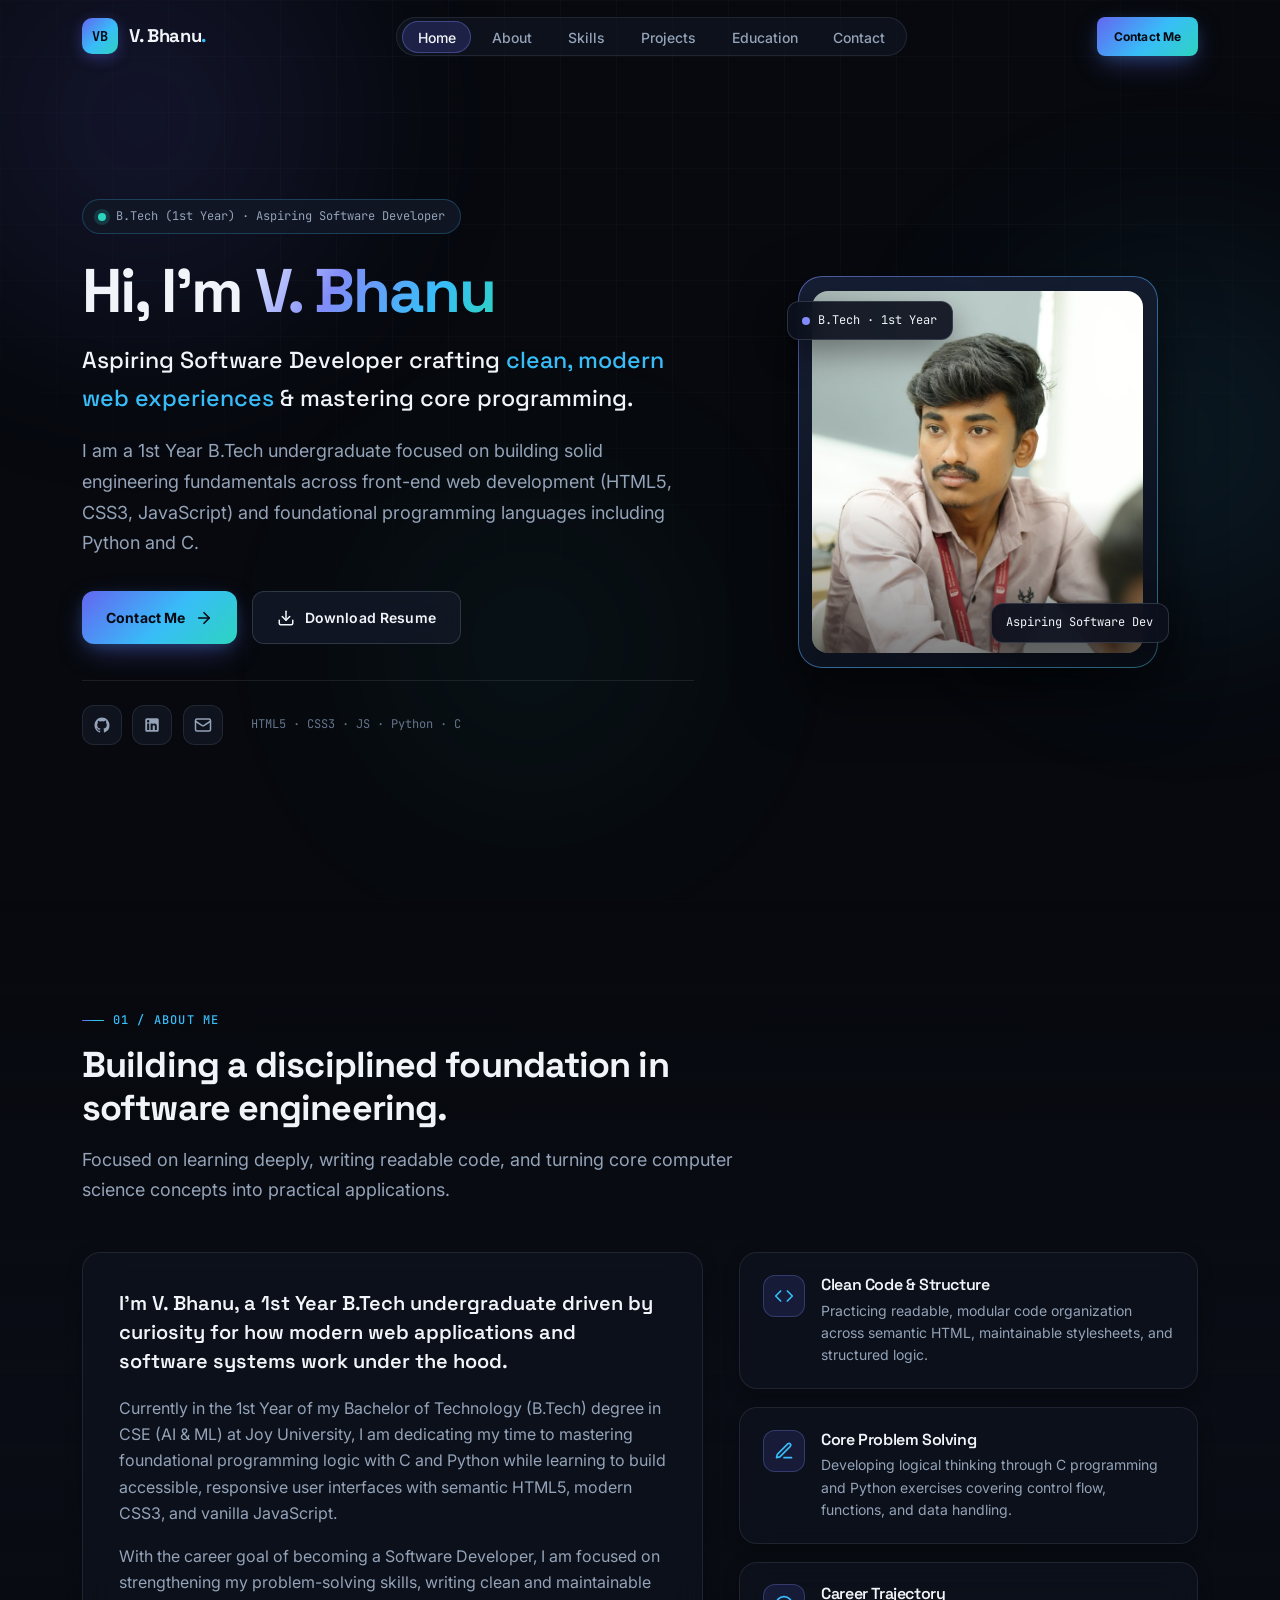
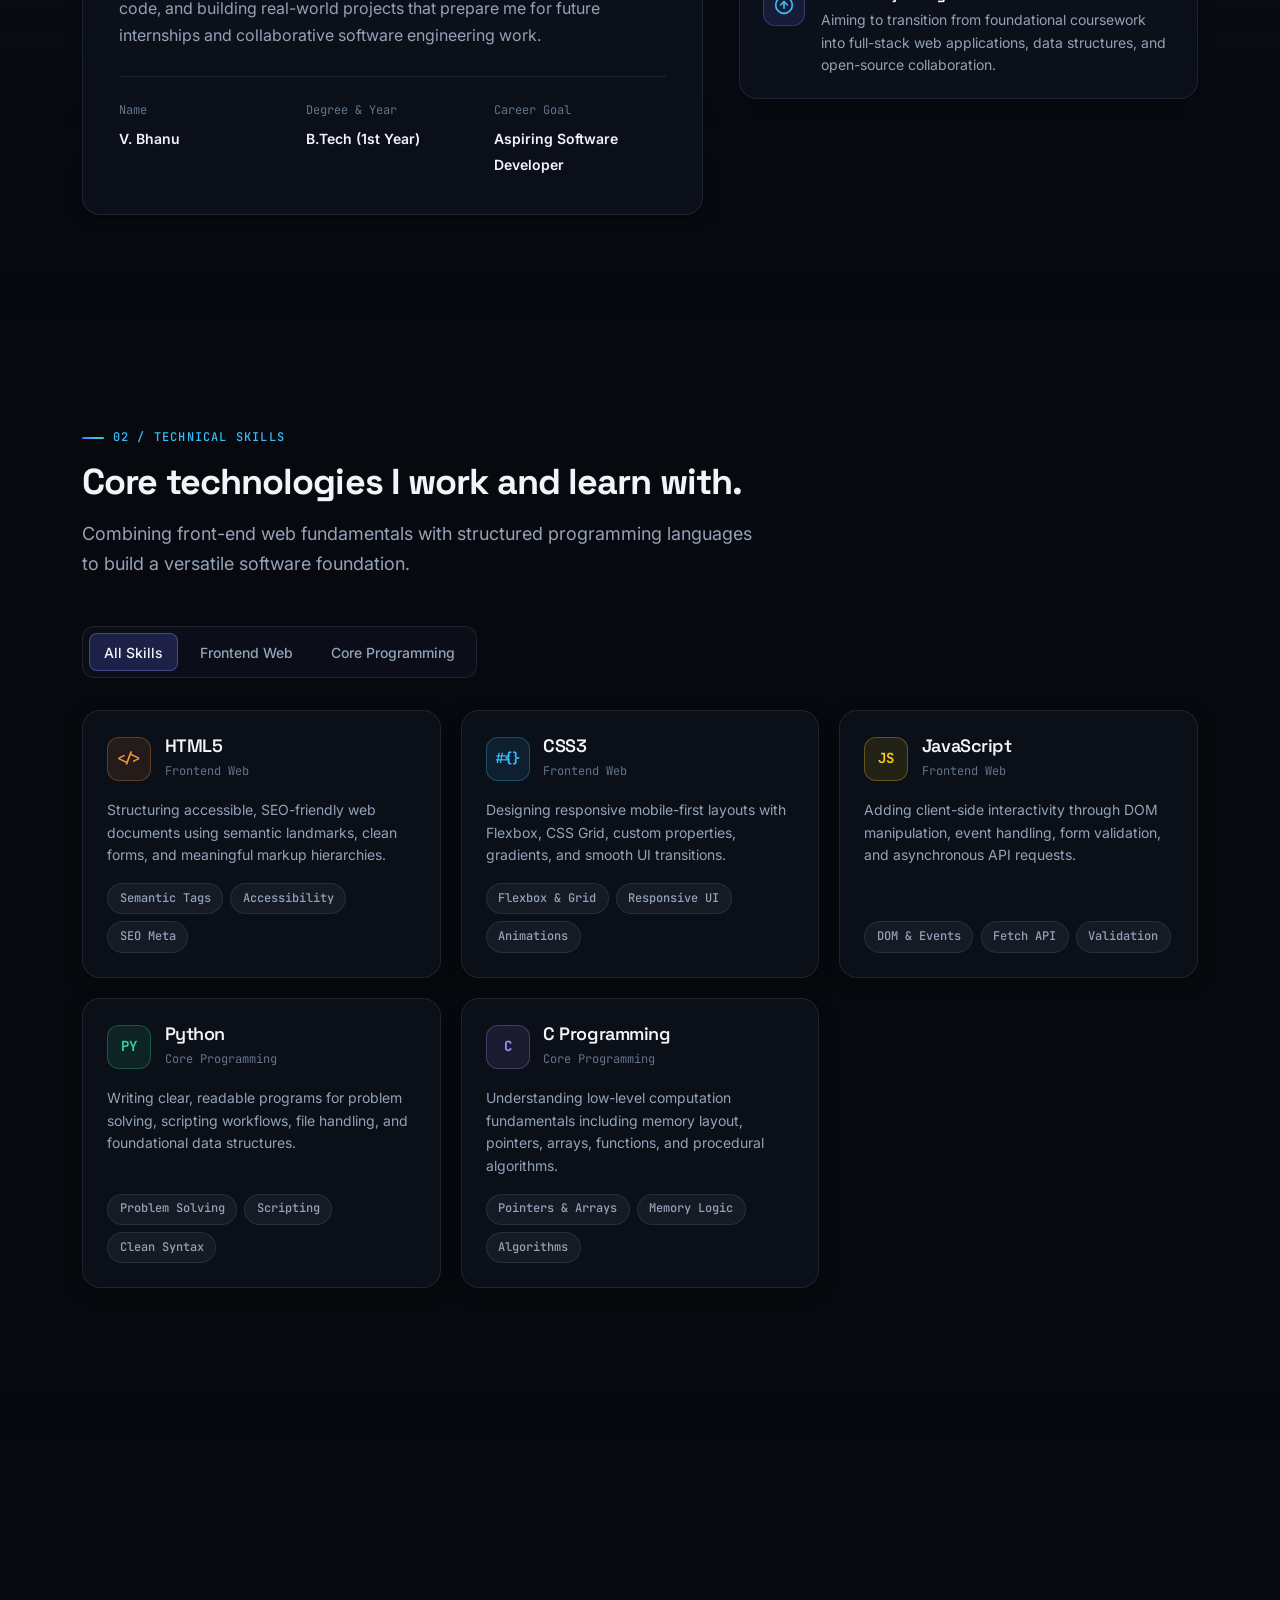
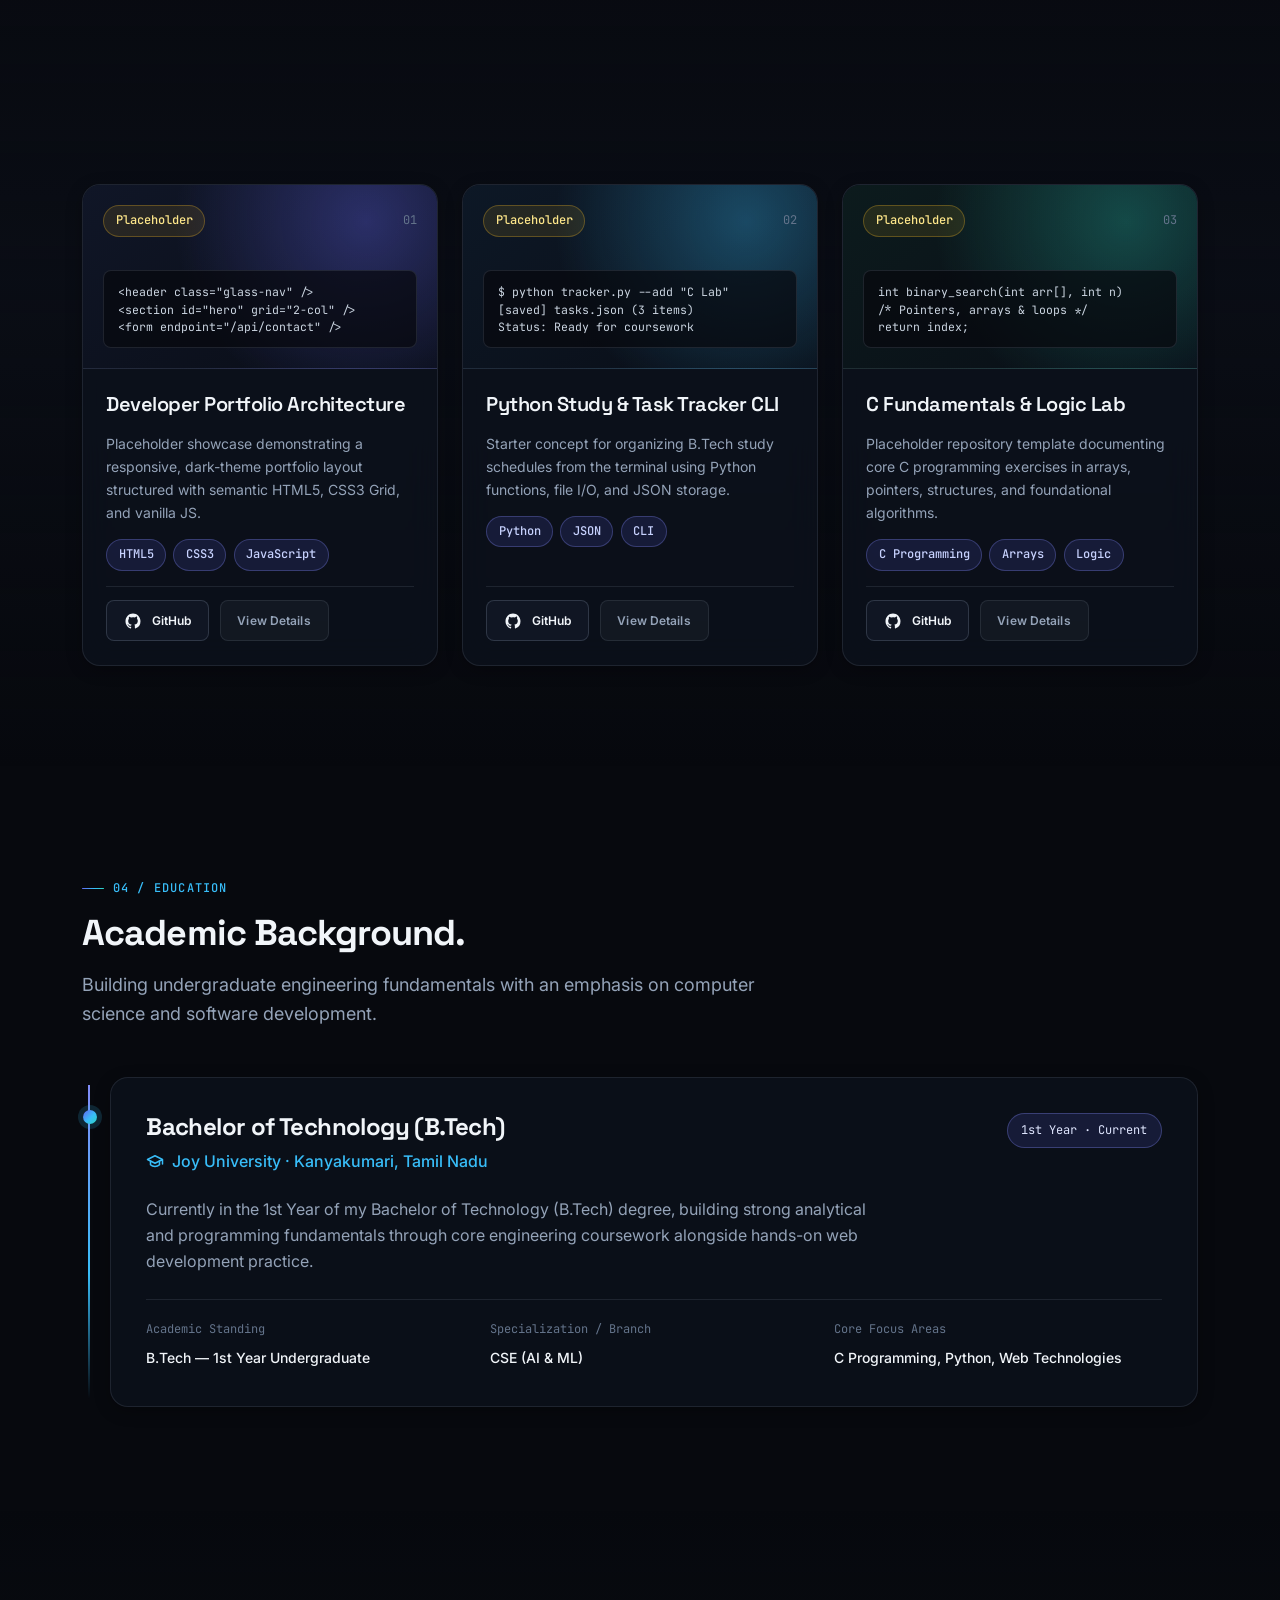
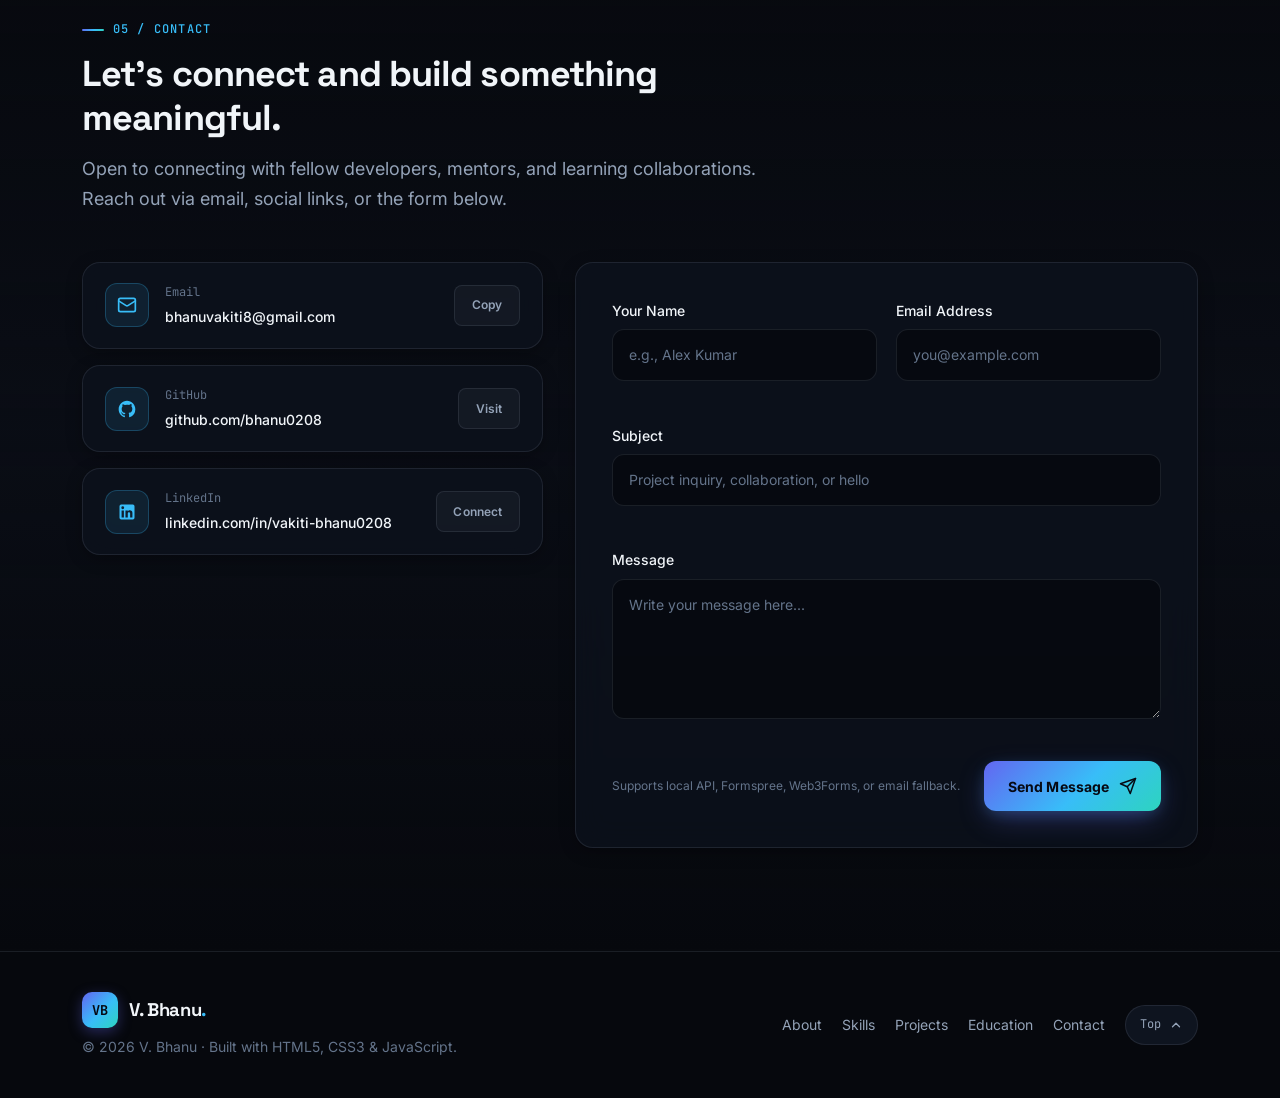
==== commit bda408af: "Add files via upload" ====
--- a/index.html
+++ b/index.html
@@ -175,7 +175,7 @@
 
           <div class="hero-meta-bar">
             <div class="hero-socials" aria-label="Social links">
-              <a href="https://github.com/your-username" target="_blank" rel="noopener noreferrer" class="icon-btn"
+              <a href="https://github.com/bhanu0208" target="_blank" rel="noopener noreferrer" class="icon-btn"
                 aria-label="GitHub Profile" data-config-github>
                 <svg viewBox="0 0 24 24" fill="currentColor" aria-hidden="true">
                   <path
@@ -183,8 +183,8 @@
                 </svg>
               </a>
 
-              <a href="https://linkedin.com/in/your-profile" target="_blank" rel="noopener noreferrer" class="icon-btn"
-                aria-label="LinkedIn Profile" data-config-linkedin>
+              <a href="https://www.linkedin.com/in/vakiti-bhanu0208" target="_blank" rel="noopener noreferrer"
+                class="icon-btn" aria-label="LinkedIn Profile" data-config-linkedin>
                 <svg viewBox="0 0 24 24" fill="currentColor" aria-hidden="true">
                   <path
                     d="M19 3a2 2 0 0 1 2 2v14a2 2 0 0 1-2 2H5a2 2 0 0 1-2-2V5a2 2 0 0 1 2-2h14m-.5 15.5v-5.3a3.26 3.26 0 0 0-3.26-3.26c-.85 0-1.84.52-2.28 1.3v-1.11h-2.79v8.37h2.79v-4.93c0-.77.62-1.4 1.39-1.4a1.4 1.4 0 0 1 1.4 1.4v4.93h2.75M6.88 8.56a1.68 1.68 0 0 0 1.68-1.68c0-.93-.75-1.69-1.68-1.69a1.69 1.69 0 0 0-1.69 1.69c0 .93.76 1.68 1.69 1.68m1.39 9.94v-8.37H5.5v8.37h2.77z" />
@@ -516,7 +516,7 @@
                 <span class="pill pill--accent">JavaScript</span>
               </div>
               <div class="project-card__actions">
-                <a href="https://github.com/your-username/portfolio-starter" target="_blank" rel="noopener noreferrer"
+                <a href="https://github.com/bhanu0208" target="_blank" rel="noopener noreferrer"
                   class="btn btn--secondary btn--sm" data-project-github="responsive-portfolio">
                   <svg viewBox="0 0 24 24" fill="currentColor" aria-hidden="true">
                     <path
@@ -557,8 +557,8 @@
                 <span class="pill pill--accent">CLI</span>
               </div>
               <div class="project-card__actions">
-                <a href="https://github.com/your-username/python-study-tracker" target="_blank"
-                  rel="noopener noreferrer" class="btn btn--secondary btn--sm" data-project-github="python-cli-tracker">
+                <a href="https://github.com/bhanu0208" target="_blank" rel="noopener noreferrer"
+                  class="btn btn--secondary btn--sm" data-project-github="python-cli-tracker">
                   <svg viewBox="0 0 24 24" fill="currentColor" aria-hidden="true">
                     <path
                       d="M12 2C6.48 2 2 6.58 2 12.23c0 4.52 2.87 8.35 6.84 9.7.5.1.68-.22.68-.49 0-.24-.01-.88-.01-1.73-2.78.62-3.37-1.37-3.37-1.37-.45-1.18-1.11-1.49-1.11-1.49-.91-.64.07-.63.07-.63 1 .07 1.53 1.05 1.53 1.05.89 1.56 2.34 1.11 2.91.85.09-.66.35-1.11.63-1.36-2.22-.26-4.56-1.14-4.56-5.07 0-1.12.39-2.04 1.03-2.76-.1-.26-.45-1.31.1-2.73 0 0 .84-.28 2.75 1.05A9.38 9.38 0 0 1 12 6.84c.85 0 1.7.12 2.5.35 1.91-1.33 2.75-1.05 2.75-1.05.55 1.42.2 2.47.1 2.73.64.72 1.03 1.64 1.03 2.76 0 3.94-2.34 4.81-4.57 5.06.36.32.68.94.68 1.9 0 1.37-.01 2.48-.01 2.82 0 .27.18.6.69.49A10.22 10.22 0 0 0 22 12.23C22 6.58 17.52 2 12 2z" />
@@ -598,7 +598,7 @@
                 <span class="pill pill--accent">Logic</span>
               </div>
               <div class="project-card__actions">
-                <a href="https://github.com/your-username/c-fundamentals-lab" target="_blank" rel="noopener noreferrer"
+                <a href="https://github.com/bhanu0208" target="_blank" rel="noopener noreferrer"
                   class="btn btn--secondary btn--sm" data-project-github="c-algorithms-lab">
                   <svg viewBox="0 0 24 24" fill="currentColor" aria-hidden="true">
                     <path
@@ -720,10 +720,10 @@
                 </div>
                 <div style="min-width: 0;">
                   <span class="contact-card__label">GitHub</span>
-                  <span class="contact-card__value" data-config-github-text>github.com/your-username</span>
-                </div>
-              </div>
-              <a href="https://github.com/your-username" target="_blank" rel="noopener noreferrer"
+                  <span class="contact-card__value" data-config-github-text>github.com/bhanu0208</span>
+                </div>
+              </div>
+              <a href="https://github.com/bhanu0208" target="_blank" rel="noopener noreferrer"
                 class="btn btn--ghost btn--sm" data-config-github>
                 Visit
               </a>
@@ -740,10 +740,10 @@
                 </div>
                 <div style="min-width: 0;">
                   <span class="contact-card__label">LinkedIn</span>
-                  <span class="contact-card__value" data-config-linkedin-text>linkedin.com/in/your-profile</span>
-                </div>
-              </div>
-              <a href="https://linkedin.com/in/your-profile" target="_blank" rel="noopener noreferrer"
+                  <span class="contact-card__value" data-config-linkedin-text>linkedin.com/in/vakiti-bhanu0208</span>
+                </div>
+              </div>
+              <a href="https://www.linkedin.com/in/vakiti-bhanu0208" target="_blank" rel="noopener noreferrer"
                 class="btn btn--ghost btn--sm" data-config-linkedin>
                 Connect
               </a>
--- a/css/sections.css
+++ b/css/sections.css
@@ -50,10 +50,12 @@
 }
 
 @keyframes pulse-dot {
+
   0%,
   100% {
     box-shadow: 0 0 0 3px rgba(45, 212, 191, 0.18);
   }
+
   50% {
     box-shadow: 0 0 0 7px rgba(45, 212, 191, 0.05);
   }
@@ -259,7 +261,7 @@
   line-height: 1.45;
 }
 
-.about-story p + p {
+.about-story p+p {
   margin-top: 1rem;
   color: var(--text-secondary);
 }
@@ -1062,5 +1064,4 @@
   .contact-card {
     flex-wrap: wrap;
   }
-}
-
+}
